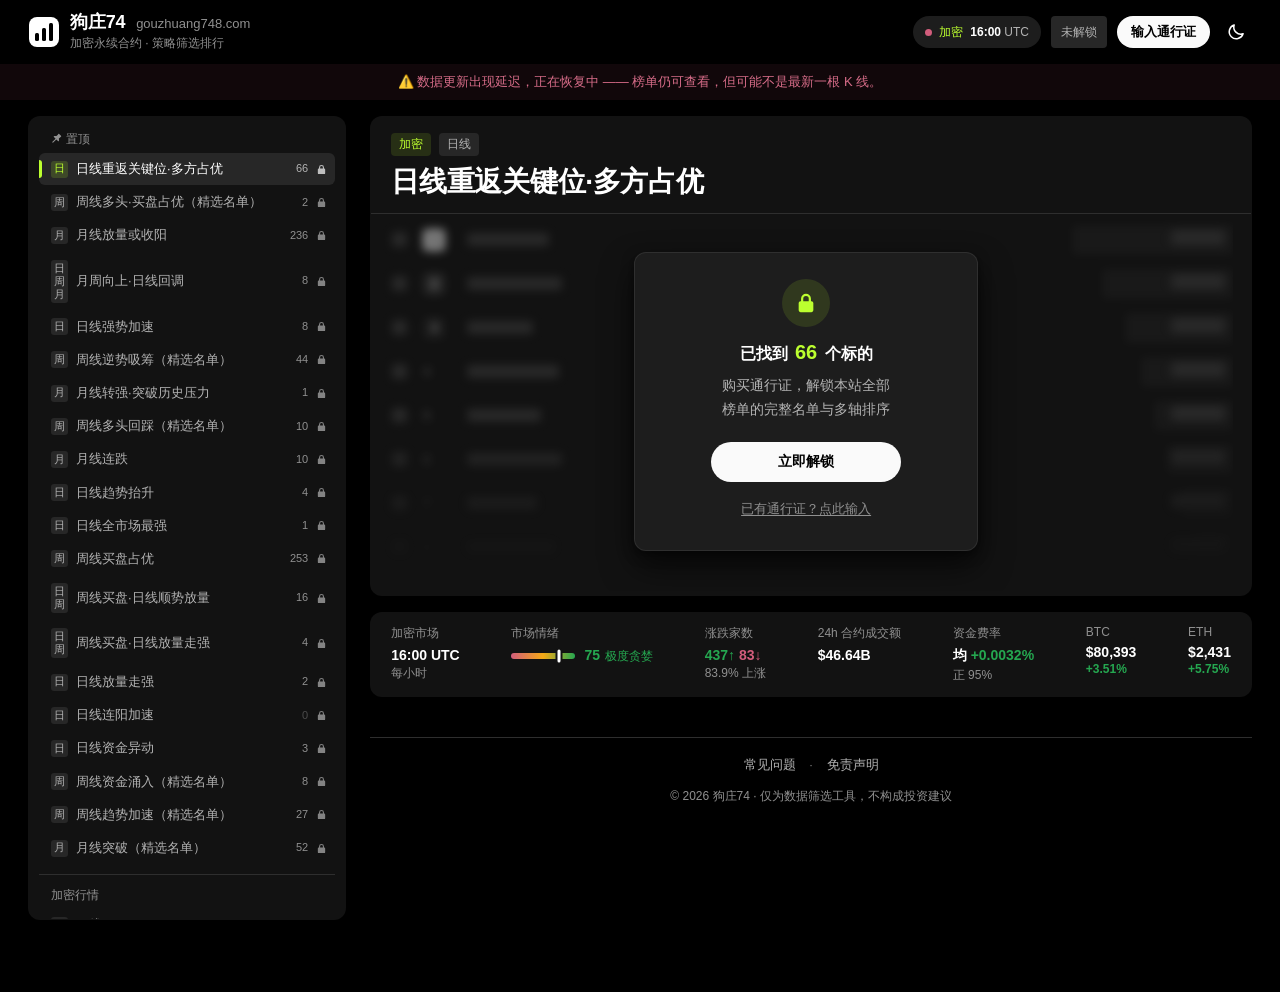
==== index.html @ 733ef5b2 "s39 改风格名与说明，挪到置顶第二 Co-Authored-By: Claude Opus 5.5 <noreply@anthropic.com>" ====
﻿<!DOCTYPE html>
<html lang="zh-CN" data-theme="dark">
<head>
    <meta charset="UTF-8">
    <meta name="viewport" content="width=device-width, initial-scale=1.0, viewport-fit=cover">
    <meta name="theme-color" content="#000000" id="themeColorMeta">
    <!-- 深色为默认（v7 起；本机存过 "light" 才是浅色）。防闪:在样式表生效前按 localStorage 置好 data-theme(审计 P2-6)。
         裸访问 localStorage 可能抛(禁存储模式),必须 try 包住,否则整页脚本死掉。
         两个 hex 常量必须跟 style.css 的 --header-bg(深 #000000 / 浅 #ffffff，与页底同色)保持一致——
         改配色时这两处一起改，否则地址栏/状态栏颜色会跟页面顶部对不上。
         ⚠️ 同一对值另有两处副本:manifest.webmanifest 与 script.js 的 applyTheme()，共四处;独立页 404.html 另有一对(深色默认 + 系统偏好浅色)。 -->
    <script>try{if(localStorage.getItem("bishuju_theme")==="light"){document.documentElement.dataset.theme="light";document.getElementById("themeColorMeta").content="#ffffff";}}catch(e){}</script>
    <title>狗庄74 — 加密永续合约指标筛选排行榜</title>
    <!-- 下面 meta description 与 FAQ 里的榜单说法（含「哪些免费」那句、榜数）跟 script.js 的 TAB_GROUPS 一致：增删榜时一起改。
         这里与各榜说明一样，只写风格名、不写具体指标与判据。 -->
    <meta name="description" content="加密永续合约的指标筛选排行榜：二十九张策略榜按日线、周线、月线收盘自动更新，外加日线 / 3日线 / 周线 / 月线四张全市场涨跌幅榜（只看排序）。一键导出自选清单，另附永续合约全市场情绪概览。">
    <link rel="canonical" href="https://gouzhuang748.com/">
    <link rel="icon" type="image/svg+xml" href="favicon.svg">
    <!-- PWA 基础:加主屏 = 全屏 app 体验。刻意不加 Service Worker——loadData 的
         条件请求/强拉限流带宽逻辑不能被 SW 缓存层截胡 -->
    <link rel="apple-touch-icon" href="apple-touch-icon.png">
    <link rel="manifest" href="manifest.webmanifest">
    <!-- iOS Safari 不读 manifest 的 display:standalone；用 default 状态栏(topbar 无
         safe-area-inset-top 内距，black-translucent 会被状态栏遮挡) -->
    <meta name="apple-mobile-web-app-capable" content="yes">
    <meta name="mobile-web-app-capable" content="yes">
    <meta name="apple-mobile-web-app-status-bar-style" content="default">
    <meta name="apple-mobile-web-app-title" content="狗庄74">

    <!-- X / OG 分享卡片：链接发到 X 上带图带描述，别浪费引流 -->
    <meta property="og:type" content="website">
    <meta property="og:site_name" content="狗庄74">
    <meta property="og:locale" content="zh_CN">
    <meta property="og:title" content="狗庄74 — 加密永续合约指标筛选排行榜">
    <meta property="og:description" content="加密永续合约指标筛选排行榜，随收盘自动更新。">
    <meta property="og:image" content="https://gouzhuang748.com/og.png">
    <meta property="og:image:width" content="1200">
    <meta property="og:image:height" content="630">
    <meta property="og:image:alt" content="狗庄74 — 加密永续合约指标筛选排行榜">
    <meta property="og:url" content="https://gouzhuang748.com/">
    <meta name="twitter:card" content="summary_large_image">
    <meta name="twitter:title" content="狗庄74 — 加密永续合约指标筛选排行榜">
    <meta name="twitter:description" content="加密永续合约指标筛选排行榜，随收盘自动更新。">
    <meta name="twitter:image" content="https://gouzhuang748.com/og.png">
    <meta name="twitter:image:alt" content="狗庄74 — 加密永续合约指标筛选排行榜">

    <!-- 自托管 Geist 可变字体(Latin 子集);预加载避免首屏 FOUT。CJK 走系统栈不预载。
         Geist Mono 只剩通行证输入框在用 ⇒ 不预加载(预加载了首屏却用不上，浏览器会报警告) -->
    <link rel="preload" as="font" type="font/woff2" href="fonts/geist-latin-wght-normal.woff2" crossorigin>
    <link rel="stylesheet" href="style.css?v=144">
</head>
<body>
<!-- is-hero：榜单排在主栏最上面（站长 10-18 定的版式，script.js HERO_LAYOUT）；is-single：只剩一张榜时另外不出 rail（SINGLE_BOARD）。
     静态写着当前该有的类（免得首帧先画错再改），script.js 初始化时按这两个常量校正。 -->
<div class="app is-hero" id="app" data-asset="crypto">
    <a class="skip-link" href="#main">跳到主内容</a>

    <header class="topbar">
        <div class="topbar__inner">
            <button class="hamburger" id="hamburger" aria-label="打开导航" aria-expanded="false">
                <svg width="16" height="16" viewBox="0 0 16 16" fill="none" stroke="currentColor" stroke-width="1.8" stroke-linecap="round"><path d="M2 4h12M2 8h12M2 12h12"/></svg>
            </button>
            <div class="brand">
                <!-- v8 视觉系统:logo 黑白反相 —— 底块 .lg-tile / 柱子 .lg-bar 的颜色走 style.css 的 --logo-tile / --logo-bar
                     (深色主题白底黑柱、浅色主题黑底白柱)。⚠️ 同一图形另有四处副本:favicon.svg / 404.html / scripts/make_icons.py /
                     scripts/make_og.py(后两个在私有后端仓,改色后要重跑生成 png)。 -->
                <svg class="brand__logo" viewBox="0 0 32 32" aria-hidden="true">
                    <rect class="lg-tile" x="1" y="1" width="30" height="30" rx="8"/>
                    <rect class="lg-bar" x="7" y="17" width="4" height="8" rx="1.5"/>
                    <rect class="lg-bar" x="14" y="12" width="4" height="13" rx="1.5"/>
                    <rect class="lg-bar" x="21" y="7" width="4" height="18" rx="1.5"/>
                </svg>
                <div class="brand__text">
                    <div class="brand__name">狗庄74 <span class="brand__latin">gouzhuang748.com</span></div>
                    <div class="brand__tag">加密永续合约 · 策略筛选排行</div>
                </div>
            </div>
            <div class="topbar__tools">
                <!-- 新鲜度胶囊（加密 / A股 各一个）：JS 填内容；当前资产那个亮、另一个 .is-dim（移动端 CSS 只显示亮的那个）。A股 那个 2026-10-26 起隐藏（script.js ASHARE_ENABLED）、DOM 留着。
                     初始 .is-dim 要与 script.js 的默认落地资产（加密）一致；增删胶囊时 renderUpdatePill 与点击监听同批改
                     （DOM 与 JS 对不上会让整个胶囊渲染静默 return）。 -->
                <button type="button" class="fresh" id="freshCrypto" title="查看加密榜单"><span class="fresh__dot"></span><span class="fresh__asset crypto">加密</span><span id="freshCryptoTxt">数据加载中…</span></button>
                <button type="button" class="fresh is-dim" id="freshAshare" title="查看A股榜单" style="display:none"><span class="fresh__dot"></span><span class="fresh__asset ashare">A股</span><span id="freshAshareTxt">—</span></button>
                <span id="licenseStatus"><span class="lic-badge lic-off">未解锁</span></span>
                <button id="licenseBtn" class="lic-btn-mini">输入通行证</button>
                <button class="theme-btn" id="themeBtn" aria-label="切换亮暗主题" title="切换亮/暗"></button>
            </div>
        </div>
        <div class="banner banner--down" id="staleBanner" hidden>
            ⚠️ 数据更新出现延迟，正在恢复中 —— 榜单仍可查看，但可能不是最新一根 K 线。
        </div>
        <div class="banner" id="snapshotBanner" hidden>
            <!-- 切到日更资产（A股）时显示（renderSnapshotBanner），关一次永久不弹。 -->
            ⚠️ <span data-banner-text>A股为每日收盘快照数据，非实时行情；每个交易日收盘后自动重算。</span>
            <button class="banner__close" id="snapshotBannerClose" aria-label="关闭">✕</button>
        </div>
    </header>

    <div class="wrap">
        <div class="layout">

            <aside class="rail" id="rail">
                <!-- 资产分段控件（2026-10-26 起只剩加密 ⇒ 隐藏，见 script.js ASHARE_ENABLED）。⚠️ script.js 的抽屉里有一份同款结构的副本（drawerBody 的 innerHTML），增删资产时两处必须一起改；
                     初始 is-active 要与默认落地资产（加密）一致。 -->
                <div class="asset-seg" id="assetSeg" style="display:none">
                    <button class="asset-seg__opt is-active" data-k="crypto"><span class="asset-seg__dot"></span>加密</button>
                    <button class="asset-seg__opt" data-k="ashare"><span class="asset-seg__dot"></span>A股</button>
                </div>
                <nav class="board-nav" id="boardNav"><!-- JS: 按当前资产渲染分组榜单（组数见 TAB_GROUPS） --></nav>
                <div class="rail-foot" id="railFoot"></div>
            </aside>

            <main class="main" id="main" tabindex="-1">
                <!-- 市场概览全局条（免费）：永续合约全市场 24h 指标 + 情绪，JS 按 data.marketOverview 渲染；条内第一块自报是加密市场的数。 -->
                <section class="mkt" id="marketOverview" hidden></section>
                <section class="pulse" id="pulse" hidden></section>
                <!-- 共振卡（日 / 周 / 月）：只在付费数据到位时由 renderResonance 现算显示，锁定态保持 hidden -->
                <section class="reso-wrap" id="resonance" aria-label="日线、周线、月线共振" hidden></section>

                <section class="board">
                    <div class="board-head" id="boardHead" hidden>
                        <div class="board-head__tags">
                            <span class="asset-tag" id="bhAsset">加密</span>
                            <span class="tf-badge" id="bhTf">日线</span>
                        </div>
                        <div class="search">
                            <svg class="search__icon" viewBox="0 0 16 16" fill="none" stroke="currentColor" stroke-width="1.6" aria-hidden="true"><circle cx="7" cy="7" r="4.5"/><path d="m13.5 13.5-3.2-3.2"/></svg>
                            <input id="searchBox" class="search__input" type="search" placeholder="搜索代码 / 名称…" autocomplete="off" spellcheck="false" aria-label="搜索标的">
                        </div>
                        <h1 class="board-head__name" id="bhName">榜单</h1>
                        <div class="board-head__stat">
                            <span class="board-head__hit" id="bhHit" hidden></span>
                            <span class="board-head__meta" id="bhMeta" hidden></span>
                        </div>
                        <div class="board-head__notewrap">
                            <div class="board-head__note" id="bhNote"></div>
                            <button type="button" class="note-toggle" id="bhNoteToggle" aria-controls="bhNote" aria-expanded="false" hidden>展开说明</button>
                        </div>
                    </div>

                    <!-- 排序条：多轴排序的选择 chips(JS 按当前 tab 渲染);表头值列只显当前轴 -->
                    <div class="sort-strip" id="sortStrip" hidden></div>

                    <!-- 表格：表头/表体分离(表体内滚动,无 sticky) -->
                    <div class="table" role="table" aria-label="排行榜">
                        <div class="thead" role="row">
                            <div class="th c-check" role="columnheader"><input type="checkbox" class="chk" id="checkAll" aria-label="全选当前列表"></div>
                            <div class="th c-rank" role="columnheader">#</div>
                            <div class="th c-sym" role="columnheader"><span>标的</span><div class="sub sub--head" id="subHead"></div></div>
                            <div class="th c-val" id="valueHeader" role="columnheader">日成交额</div>
                        </div>
                        <div class="tbody" id="rankBody" role="rowgroup"></div>
                    </div>
                    <div class="table-foot" id="tableFoot" role="status" aria-live="polite" hidden></div>
                    <!-- [10-24 撤下、休眠] TG 通知监控（rail「TG 通知」那一项）表格下面的「最近离榜 / 通知记录」两块：只在那一项解锁后由 renderTgPanel 填 -->
                    <section class="tgp" id="tgPanel" aria-label="TG 通知：最近离榜与通知记录" hidden></section>
                </section>

                <footer class="footer">
                    <div class="footer-links">
                        <button class="flink" data-dialog="faqDialog">常见问题</button>
                        <span class="fdot">·</span>
                        <button class="flink" data-dialog="disclaimerDialog">免责声明</button>
                    </div>
                    <div class="footer-note">
                        © 2026 狗庄74 · 仅为数据筛选工具，不构成投资建议
                    </div>
                </footer>
            </main>
        </div>
    </div>

    <!-- 导出坞：JS 勾选后显示 -->
    <div class="dock" id="exportBar" style="display:none;">
        <span class="dock__count" id="selectedCount">已选 0 个</span>
        <button class="btn btn--ghost btn--sm" id="clearSelBtn">清空</button>
        <button class="btn btn--ghost btn--sm" id="selectAllBtn">全选</button>
        <button class="btn btn--primary btn--sm" id="exportBtn">导出 TradingView</button>
    </div>

    <!-- 移动抽屉：JS 把 rail 内容 clone 进来,汉堡开关 -->
    <div class="scrim" id="drawerScrim"></div>
    <aside class="drawer" id="drawer" role="dialog" aria-modal="true" aria-label="榜单导航" inert>
        <div class="drawer__head"><span>榜单导航</span><button class="drawer__close" id="drawerClose" aria-label="关闭">✕</button></div>
        <div class="drawer__license"><span class="lic-badge lic-off" id="licenseStatusDrawer">未解锁</span><button class="lic-btn-mini" id="licenseBtnDrawer">输入通行证</button></div>
        <div id="drawerBody"><!-- JS: asset-seg + board-nav 副本 --></div>
    </aside>

</div>

<dialog id="faqDialog" class="modal modal-wide" aria-labelledby="faqTitle">
    <h3 id="faqTitle">常见问题</h3>
    <div class="faq">
        <h4>数据多久更新一次？</h4>
        <p>每小时自动抓取一次（整点后约 2 分钟），覆盖全部加密 USDT 永续合约，日线以 UTC 00:00 收盘为准——日线榜因此每天 00:00 UTC（北京时间 08:00）收盘后才换一批，3日线涨跌幅榜在那根 3日K 收盘那天、周线榜每周一、月线榜每月 1 号同一时刻换（带「精选名单」的六张另外每个整点重新圈定名单，成员整点就可能变）；市场概览条则随每小时的抓取刷新。</p>
        <h4>哪些免费、哪些收费？</h4>
        <p><b>免费的是市场概览条</b>（全市场情绪、涨跌家数、总成交额、资金费率），永久免费、不需要通行证；每张榜这一期命中了多少个标的也公开显示，具体是哪些标的需要通行证。</p>
        <p><b>榜单本身需要购买通行证解锁</b>——二十九个策略榜与四张行情榜（日线 / 3日线 / 周线 / 月线涨跌幅，全市场不筛选）的完整名单、多轴排序和每张榜的详细说明，是本站的核心价值。无需注册账号，付款用加密货币（OxaPay），到账后通行证自动发到邮箱。</p>
        <h4>每个榜到底在筛什么？</h4>
        <p>解锁后切到任一榜单，表格上方那行说明写着<b>这个榜在找什么样的行情</b>。「加密行情」组的四张涨跌幅榜（日线 / 3日线 / 周线 / 月线）没有任何筛选条件，全部合约都在，主要用来看排序：每张的排序条只有本周期自己的轴（比如 3日线那张全是 3日K 的涨跌幅、成交额、RSI……）。策略榜有的只认刚发生的那一根（换得快，有些日子一个都没有是正常的），有的是条件不破就一直在（同一个标的会连着好几期出现）。导航上的命中数不解锁也能看到。</p>
        <p>底层指标与 TradingView 同口径，榜上每个标的都可以点开图表自行复核。</p>
        <h4>涨跌颜色是怎么定的？</h4>
        <p>榜单与市场概览条都遵循国际习惯：<b>涨绿跌红</b>。</p>
    </div>
    <div class="modal-actions">
        <span class="spacer"></span>
        <button type="button" class="btn-ghost dialog-close" data-dialog="faqDialog">关闭</button>
    </div>
</dialog>

<dialog id="disclaimerDialog" class="modal modal-wide" aria-labelledby="disclaimerTitle">
    <h3 id="disclaimerTitle">免责声明</h3>
    <div class="faq">
        <p>本站是行情数据的<b>筛选与展示工具</b>，所有榜单均为公开行情数据经既定数学规则计算后的结果，<b>不构成任何投资建议、买卖推荐或收益承诺</b>。</p>
        <p>加密货币合约交易具有较高风险，可能导致本金损失。据此操作，风险自担。</p>
        <p>本站与任何第三方数据服务商均无隶属、合作或授权关系。</p>
        <p>数据可能因交易所接口、网络等原因延迟或中断，本站不对数据的实时性、完整性作出保证。</p>
    </div>
    <div class="modal-actions">
        <span class="spacer"></span>
        <button type="button" class="btn-ghost dialog-close" data-dialog="disclaimerDialog">关闭</button>
    </div>
</dialog>

<dialog id="licenseDialog" class="modal" aria-labelledby="licenseTitle">
    <form id="licenseForm" method="dialog">
        <h3 id="licenseTitle">输入通行证</h3>
        <p class="modal-hint">粘贴购买后收到的通行证，解锁全部榜单。<br>通行证保存在本机浏览器，不上传任何个人信息。</p>
        <input type="text" id="licenseInput" class="text-input" placeholder="BSJ-XXXX-XXXX-XXXX-XXXX" aria-label="通行证" autocomplete="off" spellcheck="false">
        <div id="licenseMsg" class="lic-msg" role="status" aria-live="polite"></div>
        <div class="modal-actions">
            <button type="button" class="btn-ghost" id="licenseSwitchToBuy">还没有通行证？去购买</button>
            <button type="submit" class="btn-primary">解锁</button>
        </div>
    </form>
    <!-- 关闭按钮排在 DOM 末尾：showModal 把初始焦点给第一个可聚焦元素，排前面会从输入框手里抢走焦点 -->
    <button type="button" class="modal-x dialog-close" data-dialog="licenseDialog" aria-label="关闭">✕</button>
</dialog>

<dialog id="purchaseDialog" class="modal modal-wide" aria-labelledby="purchaseTitle">
    <h3 id="purchaseTitle">购买通行证</h3>
    <p class="modal-hint">选择套餐并留下邮箱，跳转 OxaPay 用加密货币完成支付后，通行证会自动发到你的邮箱。</p>
    <div class="buy-plans" id="buyPlans">
        <button type="button" class="buy-plan" data-plan="monthly">
            <div class="buy-plan__label">月付</div>
            <div class="buy-plan__price" id="priceMonthly">–</div>
        </button>
        <button type="button" class="buy-plan" data-plan="quarterly">
            <span class="buy-plan__tag">最划算</span>
            <div class="buy-plan__label">季付</div>
            <div class="buy-plan__price" id="priceQuarterly">–</div>
        </button>
        <button type="button" class="buy-plan" data-plan="yearly">
            <div class="buy-plan__label">年付</div>
            <div class="buy-plan__price" id="priceYearly">–</div>
        </button>
    </div>
    <form id="checkoutForm">
        <input type="email" id="checkoutEmail" class="text-input" placeholder="接收通行证的邮箱" aria-label="接收通行证的邮箱" required autocomplete="email">
        <div id="checkoutMsg" class="lic-msg" role="status" aria-live="polite"></div>
        <div class="modal-actions">
            <button type="button" class="btn-ghost" id="purchaseSwitchToLicense">已有通行证？输入解锁</button>
            <button type="submit" class="btn-primary" id="checkoutSubmitBtn">去支付</button>
        </div>
    </form>
    <ol class="buy-steps">
        <li>选套餐、填邮箱、点「去支付」，跳转到 OxaPay 用加密货币付款</li>
        <li>付款确认后系统自动生成通行证，几分钟内发到你的邮箱</li>
        <li>回到本页点「输入通行证」粘贴即可，保存在本机浏览器长期有效</li>
    </ol>
    <button type="button" class="modal-x dialog-close" data-dialog="purchaseDialog" aria-label="关闭">✕</button>
</dialog>

<script src="script.js?v=534"></script>
</body>
</html>
---- style.css ----
/* ============================================================
   狗庄74 — 视觉系统 v8「欧易」
   色板与尺寸在 okx.com/zh-hans/markets/prices 上实测 computed style 与其设计 token（--oxnv-okd-color-※ / --global-color-※）取值（2026-11-04，深 / 浅两套）：
     深：页底 #000；卡片 #121212 实底、不描边、12px 圆角；行悬停 / 灰按钮 #1D1D1D、选中 #272727、分段控件选中 #383838；
         字 #FFF / 次级 #B3B3B3 / 三级 #909090；分隔线 #2E2E2E；主按钮 #FAFAFA 底 + 黑字、全圆角胶囊；涨 #25A750 / 跌 #CA3F64；
         品牌荧光绿 #BCFF2F（其站以黑白灰为主，荧光绿只点缀少数关键数字与链接）
     浅：页底白、卡片 #FAFAFA、行悬停 #F3F3F3、选中 #EBEBEB；主按钮 #0E0E0E 底 + 白字；涨 #31BD65 / 跌 #EB4B6D；品牌色当文字用 #2B6D17
   与其站的差异都是刻意的（别「改回去」）：
     ① 对比度一律 WCAG AA：其站深色跌色 #CA3F64 在卡片上只有 3.9:1、浅色涨跌色在白底 2.4–3.6:1 ⇒ 同色相调一档
        （深跌 #D25D7C、浅涨 #207B42、浅跌 #D0173E，余量见各 token 注释）。
     ② 字体：其站 OKX Sans 是私有字体 ⇒ 自托管宽度与字形都最接近的开源字体 Geist（OFL-1.1，许可证随文件放在 fonts/OFL-Geist.txt）：
        13px 下同一串拉丁字母 / 数字 OKX Sans 506px、Geist 509、Inter 532（宽 5%，长榜名会多折行，所以没用）；等宽数字每位 9.6 / 9.8 / 10.4px。
        其站数字默认等宽 ⇒ body 打开 tabular-nums（Geist 默认是比例数字）。
     ③ 不用其站 logo / 字标：自己的三柱 logo 改成黑白反相（深色白底黑柱、浅色黑底白柱）。
   **荧光绿要省着用**：主按钮、焦点环、勾选框、输入框聚焦描边、选中套餐、榜首奖牌一律黑白反相（其站 border-selected / focus 就是黑白）；
   荧光绿只留给链接、少数核心数字（榜头与脉搏命中数、锁定卡片个数、导出坞个数）、选中导航项的指示条与周期徽标、排序箭头、
   资产标识「加密」（榜头标签与顶栏胶囊）、「已解锁」徽标与锁定卡片图标、共振 #1 chip。数据延迟横幅与过期圆点走独立的 --warn（琥珀）。
   默认深色（:root），[data-theme="light"] 覆盖（挂 <html>，localStorage bishuju_theme）。
   ⚠️ 三条 GPU 硬约束（真实黑屏事故，勿回退）：1) 禁 backdrop-filter 与固定背景  2) 禁 position:sticky
      3) 禁无限循环动画（只许一次性微交互；骨架屏是静态灰条）
   ⚠️ 保留全部类选择器 —— script.js 依赖它们（medal--N、val--up、is-active、mkt-z--※、fresh--ok 等），换皮只改「值」。
   ⚠️ 注释里 `*` 不许紧挨 `/`（会提前闭合注释、吞掉下一条规则；写类名用 ※ 分隔）。自查：CSSOM 里 CSSFontFaceRule 条数
      应等于文件里 @font-face 规则条数（先去掉注释再数：这段注释自己就含这个词）。
   ============================================================ */

/* ---------------- 自托管字体（Latin 变量字体，单文件覆盖 100–900；CJK 走系统栈）---------------- */
/* Geist：Fontsource @fontsource-variable/geist 5.1.0 的 Latin 子集可变字体（字重轴 100–900，全站只用 400 / 500 / 600 / 700）；
   unicode-range 照抄 Fontsource 给的子集覆盖范围（≈ 这类子集外的字逐字回退到系统字体），只去掉 U+2014：
   「——」落回中文字体才是连续的两格长线（拉丁字体的破折号只有一格多、中间断开）*/
@font-face{font-family:"Geist";src:url("fonts/geist-latin-wght-normal.woff2") format("woff2");font-weight:100 900;font-style:normal;font-display:swap;unicode-range:U+0000-00FF,U+0131,U+0152-0153,U+02BB-02BC,U+02C6,U+02DA,U+02DC,U+0304,U+0308,U+0329,U+2000-2013,U+2015-206F,U+20AC,U+2122,U+2191,U+2193,U+2212,U+2215,U+FEFF,U+FFFD}
/* Geist Mono 只剩通行证输入框在用（固定格式的机读串），不预加载 */
@font-face{font-family:"Geist Mono";src:url("fonts/geist-mono-latin.woff2") format("woff2");font-weight:100 900;font-style:normal;font-display:swap;unicode-range:U+0000-00FF,U+2000-206F,U+2070-209F,U+20A0-20BF,U+2100-214F,U+2190-21FF,U+2212}

/* ---------------- tokens（:root ＝ 深色 / 默认；[data-theme="light"] 覆盖为浅）---------------- */
:root{
    /* 原生部件（滚动条、搜索框清除钮、自动填充底色）跟主题走：不声明的话默认深色页面上它们按浅色画 */
    color-scheme:dark;
    /* 面：页底纯黑、卡片 #121212 实底（其站做法：卡片不描边，只靠底色与页底区分）；--bg0 只给资产分段控件轨道 */
    --bg0:#000000; --bg1:#000000;
    --panel:#121212; --panel-2:#1d1d1d; --panel-3:#272727;
    /* 卡片描边透明：只留 1px 几何（换描边风格时布局一个像素都不动）*/
    --panel-border:transparent;
    /* 浮层（弹窗、锁定卡片、抽屉）压在卡片 / 遮罩上：深色补一道淡描边（黑底上阴影看不见），浅色靠阴影 */
    --pop-border:rgba(255,255,255,.08);
    --line:#2e2e2e; --line-2:#404040;
    /* 中性标签底（周期徽标、共振 chip、榜头周期标签、「未解锁」）：#272727 上 --muted-2 也过 AA（4.68） */
    --tag-bg:#272727;
    /* 「描边 / 指示」类（焦点环、输入框聚焦描边、勾选框悬停、选中套餐）＝ 其站 border-selected / border-focus：深色白、浅色黑 */
    --accent-line:#ffffff;
    /* 品牌强调（token 名沿用 --gold，CSS 多处引用故不改名）：深色就是其站荧光绿 #BCFF2F（卡片上 15.6:1）。
       当「文字」用 --gold-ink，淡底用 --gold-rgb（两个主题都叠荧光绿：浅色叠在白 / 浅灰上也只是淡绿底）；--gold-hi ＝ 链接悬停 */
    --gold-hi:#e6ffb0; --gold-ink:#bcff2f; --gold-rgb:188,255,47;
    /* 主按钮 ＝ 其站白色胶囊（深色白底黑字、浅色黑底白字）；次按钮 ＝ 灰底胶囊（卡片 / 弹窗上用 #272727，页底上的 #1D1D1D 在卡片上看不出来）*/
    --btn-fill:#fafafa; --btn-fill-hover:#e6e6e6; --btn-ink:#000000;
    --btn2-fill:#272727; --btn2-fill-hover:#383838; --btn2-ink:#ffffff;
    /* 价格语义（加密涨绿跌红；A股 在 [data-asset] 翻转）。其站深色跌色 #CA3F64 在卡片上 3.93、页底 4.41 ⇒ 同色相提亮到 #D25D7C
       （卡片 4.99、叠红色深度条 4.62）；--down-ink ＝ 不在卡片上的红字（弹窗 #1D1D1D、红色淡底）再亮一档 #D66C88（弹窗 5.11、弹窗上的红淡底 4.62）。
       --down-rgb 给红色淡底（失效徽章、红横幅）用 */
    --up:#25a750; --down:#d25d7c; --down-ink:#d66c88; --down-rgb:210,93,124;
    /* 独立「警示」语义色（数据快过期的圆点、情绪条中段、数据延迟横幅）＝ 其站 warning 那组，别挂品牌色 */
    --warn:#f5a915; --warn-ink:#ffc452; --warn-wash:rgba(245,169,21,.1);
    /* 字阶：#909090 在卡片上 5.87、#272727 上 4.68，**在 #383838 上只有 3.67** ⇒ 压在 #383838 上的字只用 --text / --muted */
    --text:#ffffff; --muted:#b3b3b3; --muted-2:#909090;
    /* 资产识别色：加密 ＝ 品牌荧光绿（导航选中指示条、分段点用原色，文字用 -ink，-on ＝ 压在加密实底上的字）；A股 蓝（休眠） */
    --asset-crypto:#bcff2f; --asset-crypto-ink:#bcff2f; --asset-crypto-rgb:188,255,47; --asset-crypto-on:#000000;
    --asset-ashare:#6ab0ff; --asset-ashare-ink:#8cc3ff; --asset-ashare-rgb:106,176,255;
    /* directional（在 [data-asset] 下翻转）*/
    --price-up:var(--up); --price-down:var(--down); --asset-accent:var(--asset-crypto);
    /* 强度条 ＝ 盘口深度条（值列整格、右对齐向左长的淡色块，数字压在上面）。
       ⚠️ 透明度按「数字压在条上仍过 AA」卡：跌色压红条 深色 .08（4.62）、浅色 .07（4.64）；悬停底再叠一层会更低，悬停是瞬态、不进扫描口径；改色先重测 */
    --bar-up:rgba(37,167,80,.1); --bar-down:rgba(210,93,124,.08); --bar-crypto:rgba(255,255,255,.06);
    --bar-pos:var(--bar-up); --bar-neg:var(--bar-down); --bar-neutral:var(--bar-crypto);
    /* 语义表面：悬停 ＝ 其站行悬停 #1D1D1D（surface-primary），选中 ＝ #272727（container-primary）*/
    --th-bg:transparent; --row-line:transparent;
    --hover-wash:#1d1d1d; --nav-hover:#1d1d1d; --nav-active:#272727; --chip-active:#272727; --chip-wash:#1d1d1d;
    /* 「选中」淡底（选中套餐）：中性，不带品牌色 */
    --sel-wash:rgba(255,255,255,.06);
    --header-bg:#000000;
    /* logo 黑白反相：深色白底黑柱、浅色黑底白柱（index.html 的 .lg-tile / .lg-bar）*/
    --logo-tile:#ffffff; --logo-bar:#000000;
    /* 导出坞两个主题都是深色块（深色 #272727 浮块、浅色 #0E0E0E 反相块）⇒ 坞内一律走 --dock-※，别用跟主题走的 token */
    --dock-bg:#272727; --dock-ink:#ffffff; --dock-accent:#bcff2f; --dock-line:rgba(255,255,255,.1);
    --dock-btn2:#383838; --dock-btn2-hover:#4d4d4d; --dock-btn-fill:#fafafa; --dock-btn-fill-hover:#e6e6e6; --dock-btn-ink:#000000;
    --group-dash:#2e2e2e;
    --modal-bg:#1d1d1d; --scrim:rgba(0,0,0,.68);
    /* 自绘勾选框：未选中描边对行底与悬停底都要 ≥3:1（#757575：卡片 4.0、悬停 3.66）；选中 ＝ 白底黑勾（浅色黑底白勾）*/
    --chk-line:#757575; --chk-fill:#ffffff;
    --chk-tick:url("data:image/svg+xml,%3Csvg xmlns='http://www.w3.org/2000/svg' viewBox='0 0 12 12' fill='none' stroke='%23000000' stroke-width='2' stroke-linecap='round' stroke-linejoin='round'%3E%3Cpath d='M2.6 6.3l2.3 2.4 4.5-5.2'/%3E%3C/svg%3E");
    --chk-dash:url("data:image/svg+xml,%3Csvg xmlns='http://www.w3.org/2000/svg' viewBox='0 0 12 12' fill='none' stroke='%23000000' stroke-width='2' stroke-linecap='round'%3E%3Cpath d='M3 6h6'/%3E%3C/svg%3E");
    /* 字体：数字与正文同一字族（Geist 的 tabular 数字由 body 的 tabular-nums 打开），等宽字族只给通行证输入框 */
    --font-sans:"Geist",-apple-system,BlinkMacSystemFont,"Segoe UI","PingFang SC","Microsoft YaHei","Noto Sans SC",Roboto,sans-serif;
    --num:var(--font-sans);
    --mono:"Geist Mono",ui-monospace,"Cascadia Code","SF Mono",Consolas,"JetBrains Mono",monospace;
    /* 圆角（其站实测）：卡片 / 弹窗 12、套餐卡 / 导出坞 10、输入框 / 搜索框 8、导航项 / chip / 行悬停 6（其站分段控件与筛选 chip）、标签 4；
       按钮一律全圆角胶囊（其站 60px）*/
    --r-lg:12px; --r-md:10px; --r-input:8px; --r-sm:6px; --r-btn:999px; --r-tag:4px;
    /* 卡片无阴影（只靠底色）；阴影只给浮层 */
    --shadow-pop:0 4px 12px rgba(0,0,0,.5),0 16px 32px rgba(0,0,0,.55);
    --shadow-modal:0 8px 24px rgba(0,0,0,.6),0 24px 56px rgba(0,0,0,.65);
    --dur:.14s; --dur-smooth:.18s;
    /* 奖牌：#1 ＝ 主按钮那组（白底黑字）、#2 / #3 两档灰（黑白为主，不用银 / 铜）*/
    --medal2-bg:rgba(255,255,255,.16); --medal2-ink:#ffffff; --medal3-bg:rgba(255,255,255,.08); --medal3-ink:#e6e6e6;
    /* 控件高度只有两档：顶栏 / 导出坞 / 搜索框 32，弹窗与卡片里的按钮、输入框 40 */
    --h-sm:32px; --h-md:40px;
    /* 字阶：全站字号只从这几档取（11 角标 · 12 次级 · 13 控件与导航 · 14 正文 · 16 小标题与榜内数字 · 18 / 20 / 24 / 28 标题）。
       半号（12.5 / 13.5 / 14.5）别加回来：中文里只会让相邻两块字看着差一点点，既不成层级也不对齐 */
    --fs-2xs:11px; --fs-xs:12px; --fs-sm:13px; --fs-md:14px; --fs-lg:16px; --fs-xl:18px; --fs-2xl:20px; --fs-3xl:24px; --fs-4xl:28px;
    --selection:rgba(188,255,47,.28);
}

/* ---- 浅色：其站浅色版的面与按钮；涨跌色是同色相过 AA 的深一档（其站原值在白底上 2.4–3.6:1）---- */
[data-theme="light"]{
    color-scheme:light;
    --bg0:#f3f3f3; --bg1:#ffffff;
    --panel:#fafafa; --panel-2:#f3f3f3; --panel-3:#ebebeb;
    --pop-border:transparent;
    --line:#e6e6e6; --line-2:#d6d6d6;
    --tag-bg:#ebebeb;
    --accent-line:#000000;
    /* 品牌色当文字：荧光绿在白底只有 1.1:1 ⇒ 用其站浅色的 feature / link 色 #2B6D17（白 6.36、卡片 6.09、#EBEBEB 上的荧光绿淡底 5.26）*/
    --gold-ink:#2b6d17;
    --btn-fill:#0e0e0e; --btn-fill-hover:#2c2c2c; --btn-ink:#ffffff;
    --btn2-fill:#ebebeb; --btn2-fill-hover:#dcdcdc; --btn2-ink:#000000;
    /* 其站浅色涨 #31BD65 / 跌 #EB4B6D ⇒ 同色相加深：涨 #207B42（卡片 5.06、叠绿条 4.62）、跌 #D0173E（卡片 5.19、叠红条 4.64）*/
    --up:#207b42; --down:#d0173e; --down-ink:#ce173e; --down-rgb:208,23,62;
    /* 「数据快过期」圆点（非文字 3:1）：#BA5D00 压在胶囊底 #F3F3F3 上 4.07；横幅字再深一档 */
    --warn:#ba5d00; --warn-ink:#9a4c00; --warn-wash:rgba(254,160,29,.12);
    --text:#000000; --muted:#4a4a4a; --muted-2:#5e5e5e;
    /* 资产填充色（导航选中指示条 --asset-accent）要过非文字 3:1 ⇒ 与文字同用 #2B6D17（#EBEBEB 上 5.33）；淡底仍叠荧光绿 */
    --asset-crypto:#2b6d17; --asset-crypto-ink:#2b6d17; --asset-crypto-on:#ffffff;
    --asset-ashare:#1d5cbf; --asset-ashare-ink:#1a53ac; --asset-ashare-rgb:29,92,191;
    --bar-up:rgba(32,123,66,.07); --bar-down:rgba(208,23,62,.07); --bar-crypto:rgba(0,0,0,.05);
    --hover-wash:#f3f3f3; --nav-hover:#f3f3f3; --nav-active:#ebebeb; --chip-active:#ebebeb; --chip-wash:#f3f3f3;
    --sel-wash:rgba(0,0,0,.04);
    --header-bg:#ffffff;
    --logo-tile:#000000; --logo-bar:#ffffff;
    --dock-bg:#0e0e0e; --dock-btn2:#272727; --dock-btn2-hover:#383838;
    --group-dash:#e6e6e6;
    --modal-bg:#ffffff; --scrim:rgba(0,0,0,.43);
    --chk-line:#858585; --chk-fill:#000000;
    --chk-tick:url("data:image/svg+xml,%3Csvg xmlns='http://www.w3.org/2000/svg' viewBox='0 0 12 12' fill='none' stroke='%23ffffff' stroke-width='2' stroke-linecap='round' stroke-linejoin='round'%3E%3Cpath d='M2.6 6.3l2.3 2.4 4.5-5.2'/%3E%3C/svg%3E");
    --chk-dash:url("data:image/svg+xml,%3Csvg xmlns='http://www.w3.org/2000/svg' viewBox='0 0 12 12' fill='none' stroke='%23ffffff' stroke-width='2' stroke-linecap='round'%3E%3Cpath d='M3 6h6'/%3E%3C/svg%3E");
    --medal2-bg:rgba(0,0,0,.12); --medal2-ink:#000000; --medal3-bg:rgba(0,0,0,.06); --medal3-ink:#383838;
    --shadow-pop:0 4px 12px rgba(0,0,0,.08),0 16px 32px rgba(0,0,0,.1);
    --shadow-modal:0 8px 24px rgba(0,0,0,.1),0 24px 56px rgba(0,0,0,.16);
    --selection:rgba(43,109,23,.2);
}

/* ---- 资产价格语义作用域（挂在 .app 上；A股 涨红跌绿）---- */
[data-asset="crypto"]{ --price-up:var(--up); --price-down:var(--down); --bar-pos:var(--bar-up); --bar-neg:var(--bar-down); --bar-neutral:var(--bar-crypto); --asset-accent:var(--asset-crypto); }
[data-asset="ashare"]{ --price-up:var(--down); --price-down:var(--up); --bar-pos:var(--bar-down); --bar-neg:var(--bar-up); --bar-neutral:rgba(var(--asset-ashare-rgb),.1); --asset-accent:var(--asset-ashare); }
/* 市场概览条是加密市场的数（两资产共用）⇒ 恒用加密配色：在 A股 视图里别跟着翻成涨红跌绿（FAQ 也这么写） */
[data-asset="ashare"] .mkt{ --price-up:var(--up); --price-down:var(--down); --bar-pos:var(--bar-up); --bar-neg:var(--bar-down); --bar-neutral:var(--bar-crypto); --asset-accent:var(--asset-crypto); }

/* ---------------- reset + page ---------------- */
*{margin:0;padding:0;box-sizing:border-box}
[hidden]{display:none!important}
html{scrollbar-color:var(--line-2) var(--bg1);-webkit-text-size-adjust:100%}
body{font-family:var(--font-sans);font-variant-numeric:tabular-nums;color:var(--text);background:var(--bg1);min-height:100vh;-webkit-font-smoothing:antialiased;text-rendering:optimizeLegibility}
body.no-scroll{overflow:hidden}
::selection{background:var(--selection)}
a{color:var(--gold-ink);text-decoration:none}
a:hover{color:var(--gold-hi)}
/* 浅色的通用链接悬停退成主字色（--gold-hi 在白底太淡）。:where 把权重压到与 a:hover 相同 (0,1,1)：写成 a:hover 是 (0,2,1)，
   会盖过组件自己的悬停色（.reso__sym:hover 这类 (0,2,0)），浅色下鼠标移上去不变色 */
[data-theme="light"] a:where(:hover){color:var(--text)}
:focus-visible{outline:2px solid var(--accent-line);outline-offset:2px;border-radius:4px}
.skip-link{position:absolute;left:8px;top:-48px;z-index:200;padding:8px 14px;background:var(--panel);color:var(--gold-ink);border:1px solid var(--panel-border);border-radius:var(--r-sm);font-size:var(--fs-sm);transition:top var(--dur)}
.skip-link:focus{top:8px}
/* 只给读屏（视觉上不占位）*/
.sr-only,.table-foot.sr-only{position:absolute;width:1px;height:1px;padding:0;margin:-1px;overflow:hidden;clip-path:inset(50%);white-space:nowrap;border:0}
.main:focus{outline:none}

/* ---------------- app 骨架 ---------------- */
.app{min-height:100vh;padding-bottom:72px;color:var(--text)}
/* 总宽上限 1440；rail 取可用宽度的 26%、夹在 272–340px：340px 时榜名每一段都能整段排进一行（改这几个数或榜名字号，先量最长几段 .nm-seg 的宽度）。
   ≤860px 没有 rail（走抽屉），主栏占满。 */
.wrap{max-width:1440px;margin:0 auto;padding:16px 28px 0}
.layout{display:grid;grid-template-columns:clamp(272px,26%,340px) minmax(0,1fr);gap:24px;align-items:start}
.main{min-width:0}

/* ---------------- topbar（实底，永不 blur / sticky；与页底同色、无分隔线 ＝ 其站做法）---------------- */
.topbar{background:var(--header-bg)}
.topbar__inner{max-width:1440px;margin:0 auto;padding:0 28px;min-height:64px;display:flex;align-items:center;gap:16px}
.brand{display:flex;align-items:center;gap:10px}
.brand__logo{width:32px;height:32px;flex:none}
.brand__logo .lg-tile{fill:var(--logo-tile)}
.brand__logo .lg-bar{fill:var(--logo-bar)}
.brand__name{font-size:var(--fs-xl);font-weight:700;letter-spacing:-.01em;line-height:1.15;white-space:nowrap}
.brand__latin{color:var(--muted-2);font-size:var(--fs-sm);font-weight:500;margin-left:6px;letter-spacing:0}
/* 全站零 text-transform:uppercase、零正字距（中文混排忽大忽小、字被拉散）；层级由字号 / 字重 / 字色承担。唯一豁免 #licenseInput。
   字重按中文字体算：雅黑只有常规与粗体（500 落常规、600 落粗体），与 Plex 笔画粗细配得上的只有 400 配常规、700 配粗体 ⇒
   ≤14px 含汉字一律 400（主按钮除外），≥16px 的标题一律 700；500 / 600 只给纯拉丁数字（币名、值列、命中数、角标） */
.brand__tag{font-size:var(--fs-xs);color:var(--muted-2);letter-spacing:0;margin-top:3px;white-space:nowrap}
.topbar__tools{display:flex;align-items:center;gap:10px;margin-left:auto}
.hamburger{display:none;width:36px;height:36px;flex:none;align-items:center;justify-content:center;background:transparent;border:none;border-radius:var(--r-sm);color:var(--text);cursor:pointer}
.hamburger:hover{background:var(--nav-hover)}
/* 主题钮 ＝ 其站顶栏那种无框图标钮，悬停变荧光绿（图标由 script.js applyTheme 换）*/
.theme-btn{display:inline-flex;align-items:center;justify-content:center;width:32px;height:32px;flex:none;background:transparent;border:none;border-radius:var(--r-sm);color:var(--text);cursor:pointer;transition:color var(--dur)}
.theme-btn:hover{color:var(--gold-ink)}
.theme-btn svg{width:20px;height:20px;display:block}

/* 新鲜度胶囊（桌面两个：非当前资产那个 .is-dim ＝ 透明底 + 时刻转灰。别用 opacity 压暗：压到 .5 时灰字只剩 2.4:1、0.85 也过不了 AA）*/
.fresh{display:inline-flex;align-items:center;gap:7px;font-size:var(--fs-xs);color:var(--muted);background:var(--chip-wash);border:none;border-radius:var(--r-btn);height:var(--h-sm);padding:0 12px;font-variant-numeric:tabular-nums;white-space:nowrap;transition:opacity var(--dur-smooth);font-family:inherit;cursor:pointer;appearance:none;-webkit-appearance:none}
.fresh.is-dim{background:transparent}
.fresh.is-dim b{color:var(--muted)}
.fresh.is-dim:hover{background:var(--chip-wash)}
.fresh__dot{width:7px;height:7px;border-radius:50%;flex:none;background:var(--muted-2)}
.fresh--ok .fresh__dot{background:var(--up)}
.fresh--warn .fresh__dot{background:var(--warn)}
.fresh--bad .fresh__dot{background:var(--down)}
.fresh__asset{font-weight:400}
.fresh__asset.crypto{color:var(--asset-crypto-ink)}
.fresh__asset.ashare{color:var(--asset-ashare-ink)}
.fresh b{color:var(--text);font-weight:600}
.fresh__next{color:var(--muted)}

/* 通行证状态徽章（顶栏 + 抽屉共用）＝ 其站的小标签：4px 圆角、淡底同色字 */
.lic-badge{display:inline-flex;align-items:center;font-size:var(--fs-xs);font-weight:400;height:var(--h-sm);padding:0 10px;border-radius:var(--r-tag)}
.lic-off{color:var(--muted);background:var(--tag-bg)}
.lic-on{background:rgba(var(--gold-rgb),.1);color:var(--gold-ink)}
[data-theme="light"] .lic-on{background:rgba(var(--gold-rgb),.12)}
/* 失效徽章走 --down-ink：红淡底上用 --down 两个主题都贴着 4.5 线 */
.lic-expired{background:rgba(var(--down-rgb),.08);color:var(--down-ink)}
/* 顶栏购买 / 输入通行证 ＝ 主按钮（白色胶囊，浅色黑色胶囊）*/
.lic-btn-mini{background:var(--btn-fill);border:none;color:var(--btn-ink);font-size:var(--fs-sm);font-weight:600;font-family:inherit;height:var(--h-sm);padding:0 14px;border-radius:var(--r-btn);cursor:pointer;transition:background var(--dur);white-space:nowrap}
.lic-btn-mini:hover{background:var(--btn-fill-hover)}
/* 已解锁 / 待验证（script.js renderLicenseStatus 挂 .is-quiet）：「管理通行证」不是要催人点的主操作 ⇒ 灰色次按钮，实心主按钮只留给「输入通行证」 */
.lic-btn-mini.is-quiet{background:var(--btn2-fill);color:var(--btn2-ink);font-weight:400}
.lic-btn-mini.is-quiet:hover{background:var(--btn2-fill-hover)}
.drawer__license{display:flex;align-items:center;justify-content:space-between;gap:8px;padding:10px 4px 14px;border-bottom:1px solid var(--line)}

/* buttons：主 ＝ 白色胶囊（浅色黑色胶囊）；次（--ghost）＝ 灰底胶囊。文字色一律走 token，别写死 */
.btn{display:inline-flex;align-items:center;justify-content:center;gap:6px;font-family:var(--font-sans);font-weight:600;line-height:1.2;border:1px solid transparent;border-radius:var(--r-btn);cursor:pointer;white-space:nowrap;height:var(--h-md);padding:0 20px;font-size:var(--fs-md);transition:background var(--dur),color var(--dur)}
.btn--sm{height:var(--h-sm);padding:0 14px;font-size:var(--fs-sm)}
.btn--primary{background:var(--btn-fill);color:var(--btn-ink)}
.btn--primary:hover{background:var(--btn-fill-hover)}
.btn--ghost{background:var(--btn2-fill);color:var(--btn2-ink);font-weight:400}
.btn--ghost:hover{background:var(--btn2-fill-hover)}

/* ---------------- 横幅（数据延迟 / A股 快照说明）---------------- */
.banner{position:relative;padding:9px 36px;text-align:center;font-size:var(--fs-sm);color:var(--warn-ink);background:var(--warn-wash)}
.banner--down{color:var(--down-ink);background:rgba(var(--down-rgb),.08)}
.banner__close{position:absolute;right:8px;top:50%;transform:translateY(-50%);background:none;border:none;color:inherit;cursor:pointer;font-size:var(--fs-sm);opacity:.7;padding:9px;line-height:1}
.banner__close:hover{opacity:1}

/* ---------------- 卡片通用：#121212 实底（浅色 #FAFAFA）+ 透明描边（只占 1px 几何）+ 12px 圆角（其站实测）----------------
   卡片内容左右缘统一 20px（概览 / 脉搏 / 共振 / 榜头 / 排序条；表格勾选框列落在 ~21px），上下叠放时文字左缘成一条竖线 —— 新卡片照这个数。
   榜单（.board）是一张卡：榜头、排序条、表头、表体、表尾在卡内用分隔线隔开，别再各自加底色 / 描边 */
.rail,.pulse,.reso-bar,.reso,.mkt,.board,.tgp__card{background:var(--panel);border:1px solid var(--panel-border);border-radius:var(--r-lg)}

/* ---------------- rail 导航 ---------------- */
/* rail 自带滚动、高度封顶一屏（视口 − 顶栏 64 − .wrap 上内距 16 − 下留白 16）：不然解锁后 rail 比主栏长出 700px，主栏下面空一大片。
   这不是 sticky（GPU 硬约束）：页面滚动时 rail 跟着走。刻意不写 overscroll-behavior：滚到头要能接着滚页面，否则 rail 和表体把滚轮都吃了 */
.rail{position:relative;display:flex;flex-direction:column;gap:14px;padding:12px 10px;max-height:calc(100vh - 96px);overflow-y:auto;scrollbar-width:thin;scrollbar-color:var(--line-2) transparent}
/* 资产分段控件（rail + 抽屉，10-19 随 A股 复活加回；坐在 --bg0 轨道上）。
   transition 只留 color：「完全透明 → 不透明纯色」的 background 过渡在本引擎卡死在起始值过（2026-07-22 真实复现），别恢复 */
.asset-seg{display:flex;gap:4px;padding:4px;background:var(--bg0);border:1px solid var(--line);border-radius:var(--r-sm)}
.asset-seg__opt{flex:1;display:flex;align-items:center;justify-content:center;gap:7px;padding:9px 0;font-size:var(--fs-sm);font-weight:600;border:none;border-radius:6px;cursor:pointer;font-family:var(--font-sans);color:var(--muted);background:transparent;transition:color var(--dur)}
/* 焦点环例外：分段按钮坐在 --bg0 轨道上、环画在按钮外 ⇒ 压的是轨道 —— 改轨道色先量环色 vs 轨道 ≥3:1 */
.asset-seg__opt:focus-visible{outline-color:var(--accent-line)}
.asset-seg__dot{width:6px;height:6px;border-radius:50%;flex:none}
.asset-seg__opt[data-k="crypto"] .asset-seg__dot{background:var(--asset-crypto)}
.asset-seg__opt[data-k="ashare"] .asset-seg__dot{background:var(--asset-ashare)}
.asset-seg__opt[data-k="crypto"].is-active{background:var(--asset-crypto);color:var(--asset-crypto-on)}
.asset-seg__opt[data-k="ashare"].is-active{background:var(--asset-ashare);color:#03121f}
[data-theme="light"] .asset-seg__opt[data-k="ashare"].is-active{color:#fff}
.asset-seg__opt.is-active .asset-seg__dot{background:rgba(0,0,0,.58)}
[data-theme="light"] .asset-seg__opt[data-k="ashare"].is-active .asset-seg__dot{background:rgba(255,255,255,.72)}
.asset-seg__opt:not(.is-active):hover{color:var(--text);background:var(--nav-hover)}
.board-nav{display:flex;flex-direction:column;gap:10px}
.nav-group{display:flex;flex-direction:column;gap:1px}
.nav-group+.nav-group{border-top:1px solid var(--group-dash);padding-top:10px}
.nav-group__label{font-size:var(--fs-xs);font-weight:400;letter-spacing:0;color:var(--muted-2);padding:2px 8px 4px 12px}
/* 置顶组组名前的图钉（script.js PIN_SVG，跟组名同色）：与文字留一点缝 */
.grp-pin{width:11px;height:11px;margin-right:4px;vertical-align:-1px}
/* 导航项：未选中次级字、悬停 #1D1D1D 底、选中 #272727 底 + 主字 + 左侧荧光绿指示条（浅色深绿）*/
.nav-item{position:relative;display:flex;align-items:center;gap:8px;width:100%;text-align:left;background:transparent;border:none;border-radius:var(--r-sm);padding:7px 8px 7px 12px;cursor:pointer;font-family:var(--font-sans);color:var(--muted);font-size:var(--fs-sm);line-height:1.4;transition:background var(--dur),color var(--dur)}
.nav-item:hover{background:var(--nav-hover);color:var(--text)}
.nav-item.is-active{background:var(--nav-active);color:var(--text)}
/* 榜名分两层 inline-block（script.js nameSegHtml，rail 与榜头标题共用）：seg ＝ 按「＋」分的条件，part ＝ 段内在拉丁缩写前
   再切的一块。整块放得下就不在块内折行 ⇒ 折行点先落在条件之间（「＋」领起下一行），其次落在缩写前；再放不下才逐字折，
   balance 把两行匀开、不留单字尾行。 */
.nm-seg,.nm-part{display:inline-block;max-width:100%;text-wrap:balance}
/* 第二段起「＋」悬挂：段内折行时续行与「＋」后面的字对齐，不与「＋」对齐 */
.nm-seg+.nm-seg{padding-left:1em}
.nm-seg+.nm-seg .nm-part:first-child{max-width:calc(100% + 1em);margin-left:-1em;padding-left:1em;text-indent:-1em}
/* 连接条件的「＋」调灰：一串条件里眼睛先落在条件上 */
.nm-plus{color:var(--muted-2);font-weight:400}
.nav-item.is-active .nm-plus{color:var(--muted)}
.nav-item__name{flex:1 1 auto;min-width:0;font-weight:400;text-wrap:balance}
.tab-lock{width:11px;height:11px;flex:none;opacity:.7}
.nav-item__count{flex:none;font-family:var(--num);font-size:var(--fs-2xs);font-weight:500;color:var(--muted-2);font-variant-numeric:tabular-nums}
.nav-item__count.is-zero{opacity:.45}
/* 选中底上换 --muted（--muted-2 在 #272727 上 4.68，余量薄）*/
.nav-item.is-active .nav-item__count{color:var(--muted)}
.nav-item__bar{position:absolute;left:0;top:50%;transform:translateY(-50%);height:0;width:3px;border-radius:0 3px 3px 0;background:var(--asset-accent);opacity:0;transition:height var(--dur),opacity var(--dur)}
.nav-item.is-active .nav-item__bar{height:56%;opacity:1}
.tf-chip{display:inline-flex;align-items:center;justify-content:center;width:17px;height:17px;border-radius:3px;font-size:var(--fs-2xs);font-weight:400;flex:none}
/* 跨周期榜（「日月」「日周月」）竖排成一枚窄药丸：徽标列恒为 17px ⇒ 各行榜名左缘对齐（横排的宽徽标会把榜名顶出去一截） */
.tf-chip--wide{height:auto;padding:2px 0;line-height:13px;text-align:center;word-break:break-all}
/* 「3日」这种数字 + 日只比 17px 宽半个像素：收一点字距排一行（竖排的话这一行比别的行高出 12px）*/
.tf-chip--nd{letter-spacing:-.5px;white-space:nowrap}
/* 平时灰（二十几个荧光绿方块会把选中指示条淹掉）、选中项才换资产色：选中态底色叠两层（--nav-active + 资产色淡底），改色要量叠加后的实际底色 */
.tf-chip{background:var(--tag-bg);color:var(--muted)}
[data-asset="crypto"] .nav-item.is-active .tf-chip{background:rgba(var(--asset-crypto-rgb),.16);color:var(--asset-crypto-ink)}
[data-asset="ashare"] .nav-item.is-active .tf-chip{background:rgba(var(--asset-ashare-rgb),.16);color:var(--asset-ashare-ink)}
[data-theme="light"] [data-asset="crypto"] .nav-item.is-active .tf-chip{background:rgba(var(--asset-crypto-rgb),.18)}
.rail-foot{margin-top:2px;padding:12px 8px 2px;border-top:1px solid var(--line);font-size:var(--fs-xs);color:var(--muted-2);letter-spacing:0;font-variant-numeric:tabular-nums;line-height:1.6}

/* ---------------- 市场脉搏（策略命中单磁贴）---------------- */
.pulse{display:flex;overflow:hidden;margin-bottom:16px}
.pulse__cell{flex:1;min-width:0;padding:16px 20px}
.pulse__cell+.pulse__cell{border-left:1px solid var(--line)}
.pulse__label{font-size:var(--fs-xs);color:var(--muted-2);letter-spacing:0;margin-bottom:7px;white-space:nowrap}
.pulse__value{font-size:var(--fs-3xl);font-weight:600;letter-spacing:-.01em;font-family:var(--num);font-variant-numeric:tabular-nums;white-space:nowrap;overflow:hidden;text-overflow:ellipsis;line-height:1.1}
.pulse__value .is-gold{color:var(--gold-ink)}
.pulse__value .is-up{color:var(--price-up)}
.pulse__value .is-down{color:var(--price-down)}
.pulse__suffix{font-size:var(--fs-xs);font-weight:500;margin-left:6px}
.pulse__suffix.is-up{color:var(--price-up)}
.pulse__suffix.is-down{color:var(--price-down)}
.pulse__suffix.is-muted{color:var(--muted-2)}
.pulse__sub{font-size:var(--fs-xs);color:var(--muted-2);margin-top:5px;white-space:nowrap;overflow:hidden;text-overflow:ellipsis}
/* 只有一块磁贴时（现只剩加密「策略命中」）横排成一行：标签、数字、副标题同一基线，高度省一半左右；多磁贴布局不受影响 */
.pulse__cell:only-child{display:flex;align-items:baseline;flex-wrap:wrap;column-gap:14px;row-gap:2px;padding:11px 20px}
.pulse__cell:only-child .pulse__label{margin-bottom:0}
.pulse__cell:only-child .pulse__value{font-size:var(--fs-2xl)}
.pulse__cell:only-child .pulse__sub{margin-top:0;min-width:0}

/* 共振卡（日线通栏 + 周线 / 月线两张）：只在解锁态显示，夹在脉搏条与榜单之间；名次 1–3 的 chip 带 medal--N 类，但配色以下方 .reso__chips .reso__chip.medal--N 为准（#1 荧光绿、#2 / #3 灰） */
.reso-wrap{margin-bottom:16px}
/* 速览条（默认只显示它）：每个周期一行「个数 + 前几个币名」，右侧按钮展开三张完整卡片 */
.reso-bar{display:flex;align-items:center;flex-wrap:wrap;gap:8px 18px;padding:10px 20px}
.reso-bar__lines{flex:1 1 320px;min-width:0;display:flex;flex-direction:column;gap:3px}
.reso-bar__line{display:grid;grid-template-columns:4.6em 2.2em minmax(0,1fr);align-items:baseline;column-gap:8px;min-width:0}
.reso-bar__tf{font-size:var(--fs-sm);font-weight:600;color:var(--text);white-space:nowrap}
.reso-bar__n{font-family:var(--num);font-size:var(--fs-sm);font-weight:600;color:var(--text);font-variant-numeric:tabular-nums;text-align:right}
.reso-bar__names{font-size:var(--fs-xs);color:var(--muted);white-space:nowrap;overflow:hidden;text-overflow:ellipsis;min-width:0}
.reso-bar__toggle{flex:none;margin-left:auto}
.resos{display:grid;grid-template-columns:minmax(0,1fr);gap:16px;margin-top:12px}
.reso{padding:14px 20px 6px;min-width:0}
.reso__head{display:flex;align-items:baseline;flex-wrap:wrap;gap:4px 12px;padding-bottom:10px}
.reso__title{font-size:var(--fs-lg);font-weight:600;color:var(--text);letter-spacing:0}
.reso__meta{font-size:var(--fs-xs);color:var(--muted-2)}
.reso__row{display:grid;grid-template-columns:20px minmax(132px,auto) 56px minmax(0,1fr);align-items:center;gap:6px 14px;padding:8px 0;border-top:1px solid var(--line)}
.reso__id{display:flex;flex-direction:column;gap:1px;min-width:0}
.reso__rank{font-family:var(--num);font-variant-numeric:tabular-nums;font-size:var(--fs-xs);color:var(--muted-2);text-align:right}
.reso__sym{font-size:var(--fs-lg);font-weight:600;color:var(--text);text-decoration:none;white-space:nowrap}
.reso__sym:hover{color:var(--gold-ink)}
.reso__score{font-family:var(--num);font-variant-numeric:tabular-nums;font-size:var(--fs-xs);color:var(--muted-2);white-space:nowrap}
.reso__score b{font-size:var(--fs-2xl);font-weight:600;color:var(--text);margin-right:1px}
.reso__chips{display:flex;flex-wrap:wrap;gap:5px}
/* chip ＝ 灰底小标签（#272727 底）。名次三档：#1 荧光绿淡底荧光绿字、#2 / #3 灰底亮字、其余灰底次级字
   （表格里的奖牌是白 / 灰两档；chip 一行能有五六个 #1，用实心会满屏花）*/
.reso__chip{display:inline-flex;align-items:center;gap:5px;padding:3px 8px;border-radius:var(--r-tag);font-size:var(--fs-xs);line-height:1.3;white-space:nowrap;color:var(--muted);background:var(--tag-bg)}
/* 前面多挂一级 .reso__chips (0,3,0)：[data-theme="light"] .medal--N 与 .reso__chip.medal--N 同为 (0,2,0)、又写在后面，
   浅色下会把 #2 / #3 盖回奖牌色（#3 铜色），别靠书写顺序 */
.reso__chips .reso__chip.medal--1{background:rgba(var(--gold-rgb),.14);color:var(--gold-ink)}
.reso__chips .reso__chip.medal--2,.reso__chips .reso__chip.medal--3{background:var(--tag-bg);color:var(--text)}
.reso__chip b{font-family:var(--num);font-variant-numeric:tabular-nums;font-weight:600}
.reso__ctx{font-family:var(--num);font-variant-numeric:tabular-nums;font-size:var(--fs-xs);color:var(--muted-2);white-space:nowrap}
.reso__ctx .is-up{color:var(--price-up)}
.reso__ctx .is-down{color:var(--price-down)}
.reso__empty{font-size:var(--fs-sm);color:var(--muted-2);padding:10px 0 12px;border-top:1px solid var(--line)}
@media (max-width:860.98px){
    .reso{padding:12px 14px 4px}
    .reso__row{grid-template-columns:20px minmax(0,1fr) auto}
    .reso__chips{grid-column:2 / -1}
}
/* ≥1081px 周线 / 月线两张并排：半宽卡只剩约 400px，chip 挪到名字下面一行（同 ≤860px 档的行布局），
   涨跌幅与名次挪到币名右边、分数字号降一档，把每行压回两行高。
   半宽行布局只能写在这个 min-width 档里：写到外面会以更高优先级压过 ≤1080px 叠放时的通栏行布局 */
@media (min-width:1081px){
    .resos{grid-template-columns:repeat(2,minmax(0,1fr))}
    .reso--wide{grid-column:1 / -1}
    .reso--half .reso__row{grid-template-columns:20px minmax(0,1fr) auto}
    .reso--half .reso__chips{grid-column:2 / -1}
    .reso--half .reso__id{flex-direction:row;flex-wrap:wrap;align-items:baseline;column-gap:10px}
    .reso--half .reso__score b{font-size:var(--fs-2xl)}
}
/* 通栏行布局（≥861px 的日线卡、861–1080px 叠放时的周线 / 月线卡）：各行共用卡片这一套列轨（subgrid）⇒ 「币名」列取
   全卡最宽的那一行，分数与 chip 的左缘逐行对齐。不支持 subgrid 的旧浏览器落回上面每行各算各的列宽（只是对不齐）。 */
@supports (grid-template-columns:subgrid){
    @media (min-width:861px){
        .reso--wide{display:grid;grid-template-columns:20px minmax(132px,auto) 56px minmax(0,1fr);column-gap:14px}
        .reso--wide>*{grid-column:1 / -1}
        .reso--wide .reso__row{grid-template-columns:subgrid}
    }
    @media (min-width:861px) and (max-width:1080.98px){
        .reso--half{display:grid;grid-template-columns:20px minmax(132px,auto) 56px minmax(0,1fr);column-gap:14px}
        .reso--half>*{grid-column:1 / -1}
        .reso--half .reso__row{grid-template-columns:subgrid}
    }
}

/* ---------------- 市场概览全局条（免费）＝ 行情带：小号灰标签 + 白色数值，块间留白不画竖线 ---------------- */
.mkt{margin-bottom:16px;overflow:hidden}
.mkt__inner{display:flex;flex-wrap:wrap;align-items:stretch}
.mkt__item{display:flex;flex-direction:column;justify-content:center;gap:5px;padding:12px 20px;min-width:0}
.mkt__k{font-size:var(--fs-xs);color:var(--muted-2);letter-spacing:0;white-space:nowrap}
.mkt__v{font-size:var(--fs-md);font-weight:600;font-family:var(--num);font-variant-numeric:tabular-nums;white-space:nowrap;color:var(--text)}
.mkt__v b{font-weight:inherit}
.mkt__v .is-up{color:var(--price-up)}
.mkt__v .is-down{color:var(--price-down)}
.mkt__sub{font-size:var(--fs-xs);font-weight:400;color:var(--muted-2);margin-left:7px}
.mkt__senti{display:flex;align-items:center;gap:9px}
.mkt__gauge{position:relative;width:80px;height:6px;border-radius:3px;background:linear-gradient(90deg,var(--down) 0%,var(--warn) 50%,var(--up) 100%);flex:none}
.mkt__marker{position:absolute;top:50%;transform:translate(-50%,-50%);width:3px;height:13px;border-radius:2px;background:var(--text);box-shadow:0 0 0 2px var(--panel)}
.mkt__score{font-size:var(--fs-md);font-weight:600;font-family:var(--num);font-variant-numeric:tabular-nums;white-space:nowrap}
.mkt__score em{font-style:normal;font-size:var(--fs-xs);font-weight:400;margin-left:5px}
/* 情绪五档：恐惧红 → 橙 → 中性灰 → 浅绿 → 涨绿（深色底盘值；浅色在下方换成过 AA 的深一档）*/
.mkt-z--fear2{color:var(--down)}.mkt-z--fear{color:#f0864a}.mkt-z--neutral{color:var(--muted)}.mkt-z--greed{color:#79e69d}.mkt-z--greed2{color:var(--up)}
[data-theme="light"] .mkt-z--fear{color:#b4541a}[data-theme="light"] .mkt-z--greed{color:#257a55}
/* ≥641px：副值（涨跌占比、正费率占比、BTC / ETH 涨跌幅）挪到数值下一行、内距收一档 ⇒ 七块在桌面主栏里排成一行（原来折成两行约 128px 高）。
   小标题一律顶对齐（有的块两行、有的三行，居中的话小标题高低差 9px）；块间等距、最后一块贴右内距（各块平分余量时右边比左边多空出 50px）*/
@media (min-width:641px){
    .mkt__inner{justify-content:space-between}
    .mkt__item{flex:0 1 auto;justify-content:flex-start;padding:12px 14px}
    .mkt__item:first-child{padding-left:20px}
    .mkt__item:last-child{padding-right:20px}
    .mkt__v .mkt__sub{display:block;margin-left:0;margin-top:2px}
    .mkt__item--anchor .mkt__v>span{display:block;margin-top:2px;font-size:var(--fs-xs)}
    .mkt__gauge{width:64px}
}
/* 主栏不满 900px（视口 <1240px）时七块排不进一行：先让掉「加密市场 更新时刻」（顶栏新鲜度胶囊里同样有），剩六块到约 1010px 视口仍是一行 */
@media (min-width:641px) and (max-width:1239.98px){ .mkt__item--time{display:none} .mkt__item--time+.mkt__item{padding-left:20px} }
/* 主栏不足约 680px 时六块也排不进一行（有 rail 的 861–1039px、没 rail 的 641–739px）：排成 3 × 2，两行的列对齐。
   flex 折行是 4 + 2，第二行两块各占一半，和第一行的列对不上。第 5 个 ＝ 第二行第一块（第 1 个「加密市场」这一档隐藏）*/
@media (min-width:641px) and (max-width:739.98px),(min-width:861px) and (max-width:1039.98px){
    .mkt__inner{display:grid;grid-template-columns:repeat(3,1fr)}
    .mkt__item:nth-child(5){padding-left:20px}
}

/* ---------------- board 头（标识 + 搜索）---------------- */
/* 榜头是一张两列网格：第一行标签 + 搜索框，往下榜名、命中数 + 换批提示、说明都占满整行 —— 榜名不用给搜索框让宽度 */
.board-head{display:grid;grid-template-columns:minmax(0,1fr) auto;align-items:center;gap:8px 16px;padding:16px 20px 14px}
.board-head__tags{display:flex;align-items:center;gap:8px;min-width:0}
.board-head__name{grid-column:1 / -1;font-size:var(--fs-3xl);font-weight:700;margin:0;letter-spacing:-.01em;line-height:1.25;text-wrap:balance}
.board-head__stat{grid-column:1 / -1;display:flex;align-items:baseline;flex-wrap:wrap;gap:2px 12px;min-width:0}
/* max-width ＝ 行长上限（40 个汉字）：再长回行时找不到下一行开头 */
.board-head__notewrap{grid-column:1 / -1;position:relative;max-width:40em;font-size:var(--fs-md);line-height:1.7}
.board-head__note{color:var(--muted);font-variant-numeric:tabular-nums;text-wrap:pretty;text-autospace:normal}
/* 说明默认收起（两行）：line-clamp 只动排版、不引入合成层；展开 / 收起走 #bhNoteToggle，状态记在本机 */
.board-head__note.is-clamped{display:-webkit-box;-webkit-box-orient:vertical;-webkit-line-clamp:2;overflow:hidden}
/* 展开后按段落排（script.js noteHtml 分的段）；收起时把 <p> 压回 inline —— line-clamp 要的是一整段连续的行 */
.board-head__note p+p{margin-top:.55em}
.board-head__note.is-clamped p{display:inline}
/* 收起时「展开说明」压在第二行行尾（实底盖住被截的字、自带省略号），不另占一行；展开后回到正文下面 */
.note-toggle{position:absolute;right:0;bottom:0;padding:0 0 0 22px;background:linear-gradient(90deg,transparent,var(--panel) 16px);border:none;font-family:var(--font-sans);font-size:var(--fs-sm);line-height:inherit;font-weight:400;color:var(--gold-ink);cursor:pointer}
.note-toggle::before{content:"… ";color:var(--muted)}
.note-toggle[aria-expanded="true"]{position:static;display:block;margin-top:2px;padding:0;background:none}
.note-toggle[aria-expanded="true"]::before{content:none}
.note-toggle:hover{text-decoration:underline}
.board-head__hit{font-family:var(--font-sans);font-size:var(--fs-sm);color:var(--muted-2);font-variant-numeric:tabular-nums;white-space:nowrap}
/* 命中数的数字包在 <b> 里（script.js renderBoardHead）：HERO 版式（恒开）下放大成头条数字（见下 .is-hero），关掉 HERO 才与正文同字重。 */
.board-head__hit b{font-weight:inherit}
/* balance：手机上这句折两行，不匀开的话「换一批」三个字单独掉一行 */
.board-head__meta{font-size:var(--fs-sm);color:var(--muted-2);text-wrap:balance}
/* ---------------- 榜在最上（.app.is-hero，script.js HERO_LAYOUT；站长 10-18「重构布局，放在一个最醒目的地方」）----------------
   榜单（标题 + 排序条 + 表格）靠 order 排到主栏最上面（DOM 顺序不动 ⇒ 读屏 / Tab 顺序照旧是概览在前），市场概览接在表格下面；
   脉搏磁贴由 JS 收起。标题区放大成头条：标签与搜索框一行、榜名一行、命中数 + 换批提示一行。
   命中数用品牌荧光绿 ＝「少数核心数字」（与脉搏命中数同一个 --gold-ink；浅色是深绿 #2B6D17）。
   .is-single（全站只剩一张榜，SINGLE_BOARD 按 TAB_GROUPS 现算）另外不出 rail、主栏占满。 */
.is-single .layout{grid-template-columns:minmax(0,1fr)}
.is-single .rail{display:none}
.is-hero .main{display:flex;flex-direction:column}
.is-hero .board{order:-1;margin-bottom:16px}
.is-hero .board-head__name{font-size:var(--fs-4xl)}
/* 长榜名降一档（script.js BH_NAME_LONG）：大字号排四行要 150px，把表格顶出首屏 */
.is-hero .board-head__name.is-long{font-size:var(--fs-2xl);line-height:1.4}
.is-hero .board-head__hit{font-size:var(--fs-md);color:var(--muted)}
.is-hero .board-head__hit b{font-size:var(--fs-2xl);font-weight:600;color:var(--gold-ink);margin:0 4px;letter-spacing:-.01em}
/* 标签 ＝ 其站小标签（4px 圆角、淡底）*/
.asset-tag{font-size:var(--fs-xs);font-weight:400;padding:3px 8px;border-radius:var(--r-tag);letter-spacing:0;color:var(--asset-crypto-ink);background:rgba(var(--asset-crypto-rgb),.12);white-space:nowrap}
.asset-tag.is-ashare{color:var(--asset-ashare-ink);background:rgba(var(--asset-ashare-rgb),.14)}
.tf-badge{font-size:var(--fs-xs);font-weight:400;padding:3px 8px;border-radius:var(--r-tag);color:var(--muted);background:var(--tag-bg);white-space:nowrap;letter-spacing:0}
/* 搜索框 ＝ 其站输入框：透明底 + 描边、8px 圆角，悬停描边变亮、聚焦描边变白（浅色黑；不加光晕）*/
.search{display:flex;align-items:center;gap:8px;width:240px;height:var(--h-sm);padding:0 12px;background:transparent;border:1px solid var(--line-2);border-radius:var(--r-input);transition:border-color var(--dur)}
.search:hover{border-color:var(--muted-2)}
/* 聚焦比悬停重一档（描边加粗成 2px），不加光晕 */
.search:focus-within{border-color:var(--accent-line);box-shadow:inset 0 0 0 1px var(--accent-line)}
.search__icon{width:14px;height:14px;color:var(--muted-2);flex:none}
.search__input{flex:1;min-width:0;background:transparent;border:none;outline:none;color:var(--text);font-size:var(--fs-sm);font-family:inherit}
.search__input::placeholder{color:var(--muted-2)}

/* ---------------- 排序条（多轴选择 chips；表头值列只显当前轴）＝ 其站行情页那排筛选 chip ---------------- */
/* ⚠️ 桌面端换行（flex-wrap:wrap）：原来 nowrap + 隐藏滚动条时第 10 根之后的轴全在右边界外、没有任何提示也滑不动（2026-07-26 站长报的真 bug）。
   移动端保持横滑（见 640px 档）。**刻意不用渐变遮罩 / mask 做「右边还有」的提示**：常驻元素不引入新的合成层（GPU 硬约束）。
   align-items:flex-start：换行后「排序」标签要贴第一行，用 padding-top 与第一排 chip 光学对齐。 */
.sort-strip{display:flex;align-items:flex-start;gap:8px;padding:6px 20px;border-top:1px solid var(--line)}
.sort-strip__label{flex:none;padding-top:7px;font-size:var(--fs-xs);font-weight:400;letter-spacing:0;color:var(--muted-2);user-select:none}
.sort-strip__chips{display:flex;flex-wrap:wrap;gap:0 2px;flex:1;min-width:0;padding:2px 0}
.sort-strip__chips::-webkit-scrollbar{display:none}
/* 未选中只有字（次级字）、选中 #272727 底 + 主字（其站「全部 / 热门榜 / 主流币…」那排）；排序箭头荧光绿 */
.sort-chip{flex:none;display:inline-flex;align-items:center;gap:4px;padding:5px 9px;font-size:var(--fs-sm);font-weight:400;font-family:var(--font-sans);color:var(--muted);background:transparent;border:none;border-radius:var(--r-sm);cursor:pointer;white-space:nowrap;transition:color var(--dur),background var(--dur)}
.sort-chip:hover{color:var(--text)}
.sort-chip__arrow{font-size:9px;line-height:1;color:var(--gold-ink)}
/* 周期分隔（renderSortStrip 在标签首字变化处插入）：≥641px 是换行符（日 / 周 / 月各占一排，行尾不留孤儿轴）；手机横滑时是一道竖线 */
.sort-strip__sep{flex:none;align-self:center;width:1px;height:14px;margin:0 5px;background:var(--line-2)}
@media (min-width:641px){ .sort-strip__sep{flex:0 0 100%;width:auto;height:2px;margin:0;background:none} }
.sort-chip.is-active{background:var(--chip-active);color:var(--text)}
[data-asset="crypto"] .sort-chip.is-active .sort-chip__arrow{color:var(--asset-crypto-ink)}
[data-asset="ashare"] .sort-chip.is-active .sort-chip__arrow{color:var(--asset-ashare-ink)}

/* ---------------- 表格（表头 / 表体分离 —— 表体内滚动，绝不 sticky）---------------- */
.table{overflow:hidden;border-top:1px solid var(--line)}
.board-head[hidden]~.table{border-top:none}
/* 表体滚动条：标准属性（细条 + 透明轨道）是 Firefox 与触屏的底；鼠标设备的 Chromium / Safari 走文件末尾的 ::-webkit-scrollbar。
   表头要一起写 —— 它靠 scrollbar-gutter 预留与表体同宽的槽，两边宽度不一致列就对不齐。
   ≥641px 表头 / 表体左右各让 8px：行悬停底是 6px 圆角块，贴着卡片边缘会被裁掉一角；两边内距必须相同、列才对得齐 */
.thead{display:flex;align-items:stretch;background:var(--th-bg);border-bottom:1px solid var(--line);overflow-y:hidden;scrollbar-gutter:stable;scrollbar-width:thin}
.th{display:flex;align-items:center;font-size:var(--fs-xs);font-weight:400;letter-spacing:0;color:var(--muted-2);user-select:none;padding:9px 0}
.tbody{max-height:var(--tbody-h,min(70vh,760px));overflow-y:auto;overflow-x:hidden;scrollbar-gutter:stable;scrollbar-width:thin;scrollbar-color:var(--line-2) transparent;overscroll-behavior:contain}
@media (min-width:641px){ .thead,.tbody{padding-left:8px;padding-right:8px} .tbody{padding-top:4px;padding-bottom:4px} }
/* 锁定卡片在场时（全锁榜、未解锁的橱窗榜）不限高：卡片被内滚动切掉一截比多滚一段页面糟；槽照留，表头才对得齐 */
.tbody.tbody--gated{max-height:none}
/* 行：无分隔线、悬停 #1D1D1D 底（其站实测；其站是直角通栏，这里收 8px 内距、留 6px 圆角）*/
.tr{display:flex;align-items:center;border-bottom:1px solid var(--row-line);border-radius:var(--r-sm);transition:background var(--dur)}
.tr:last-child{border-bottom:none}
.tr:hover{background:var(--hover-wash)}
.c-check{width:40px;flex:none;align-self:stretch;display:flex;align-items:center;justify-content:center;position:relative}
/* 行里的勾选框：热区撑满格子（框本身 16px，手机上点不准）*/
.chk-hit{flex:1;align-self:stretch;display:flex;align-items:center;justify-content:center;cursor:pointer}
.c-rank{width:48px;flex:none;display:flex;align-items:center;padding-left:4px}
.c-sym{flex:1;min-width:0;padding:8px 10px 8px 0}
/* 值列撑满行高（深度条要整格高）且自成层叠上下文（z-index:0）：深度条 .val__bar 以 z-index:-1 垫在数字下面、又不掉到行悬停底下面。
   flex-wrap:wrap + align-content:center ＝ 「单行也能用 align-content 垂直居中」，这样带名次小标时 align-items 才能留给 baseline */
.c-val{position:relative;z-index:0;align-self:stretch;width:168px;flex:none;display:flex;flex-wrap:wrap;align-content:center;align-items:center;justify-content:flex-end;padding:0 8px;white-space:nowrap}
.sort-opt{color:var(--text);cursor:pointer;padding:2px 5px;border-radius:4px}
[data-asset="crypto"] .sort-arrow{color:var(--asset-crypto-ink)}
[data-asset="ashare"] .sort-arrow{color:var(--asset-ashare-ink)}
.sort-arrow{color:var(--asset-crypto-ink);font-size:10px;margin-left:2px}
/* 自绘勾选框（appearance:none + 内嵌 SVG 对勾）：描边走 --chk-line（对行底 ≥3:1，WCAG 1.4.11）；选中 ＝ 白底黑勾（浅色黑底白勾）。
   不加 transition：透明 → 实色的 background 过渡在真机上卡在起始值过（见 .asset-seg__opt 那条注释）。
   强制配色（Windows 高对比）下背景图会被系统抹掉 ⇒ 退回原生控件。 */
.chk{appearance:none;-webkit-appearance:none;flex:none;width:16px;height:16px;margin:0;border:1.5px solid var(--chk-line);border-radius:4px;background:transparent center / 11px 11px no-repeat;cursor:pointer}
.chk:hover{border-color:var(--accent-line)}
.chk:checked,.chk:indeterminate{background-color:var(--chk-fill);border-color:var(--chk-fill);background-image:var(--chk-tick)}
.chk:indeterminate{background-image:var(--chk-dash)}
@media (forced-colors:active){.chk{appearance:auto;-webkit-appearance:auto}}
/* 行首强调条：v7 起行悬停已是整块圆角底，不再显示（DOM 由 script.js 照常输出）*/
.row-accent{display:none}
/* 名次：前三 ＝ 白底黑字（主按钮那组，浅色反相）/ 两档灰，扁平小方块 */
.medal{display:inline-flex;align-items:center;justify-content:center;width:22px;height:22px;border-radius:var(--r-tag);font-size:var(--fs-xs);font-weight:600;font-family:var(--num);font-variant-numeric:tabular-nums}
.medal--1{background:var(--btn-fill);color:var(--btn-ink)}
.medal--2{background:var(--medal2-bg);color:var(--medal2-ink)}
.medal--3{background:var(--medal3-bg);color:var(--medal3-ink)}
.rank-num{color:var(--muted-2);font-family:var(--num);font-variant-numeric:tabular-nums;font-size:var(--fs-sm);font-weight:500}
/* 上下各 4px 内距 + 负外距：热区到 27px、不改行高 */
.sym{display:inline-flex;align-items:baseline;gap:7px;max-width:100%;padding:4px 0;margin:-4px 0;color:inherit;text-decoration:none;cursor:pointer}
.sym__base{font-weight:500;font-size:var(--fs-md);letter-spacing:0;color:var(--text);white-space:nowrap;overflow:hidden;text-overflow:ellipsis;transition:color var(--dur)}
.sym:hover .sym__base{color:var(--gold-ink)}
.sym__suffix{color:var(--muted-2);font-weight:400;font-size:var(--fs-xs);letter-spacing:0}
.sym__tv{opacity:0;font-size:var(--fs-2xs);font-weight:500;color:var(--muted-2);background:var(--chip-wash);border-radius:var(--r-tag);padding:1px 6px;white-space:nowrap;transform:translateY(-1px);transition:opacity var(--dur),color var(--dur);flex:none}
.tr:hover .sym__tv{opacity:1}
.sym:hover .sym__tv{color:var(--gold-ink)}
.sub{display:flex;flex-wrap:wrap;column-gap:10px;max-height:3em;overflow:hidden;margin-top:2px;font-size:var(--fs-xs);line-height:1.5;color:var(--muted);font-variant-numeric:tabular-nums}
.sub__k{color:var(--muted-2)}
.sub__sep{display:none}
.sub__seg--ctx{order:-1}
.sub--head{display:none}
/* ≥1081px 是一张真表格：一行到底，副行各段成列、右对齐，列名在表头（#subHead，script.js renderSubHead 拿第一行现拆）。
   表头与表体走同一条网格、段数相同 ⇒ 列天然对齐；放不下的段折到第二行被 max-height 裁掉（先让掉末尾的轴）。
   列宽 90px 按全部榜全部轴量过（数值最宽约 60px、列名最宽「日SAR多头根数」88px）；价格上下文占两列。
   ≤1080px 退回两行：币名一行、带标签的副行按整段折、最多两行（单行省略号会截在数字中间）。 */
@media (min-width:1081px){
    .tr{min-height:44px}
    .c-sym{align-self:stretch;display:grid;grid-template-columns:148px minmax(0,1fr);column-gap:12px;align-items:center;padding-top:0;padding-bottom:0}
    .sym{position:relative;align-self:stretch;align-items:center;justify-self:start;padding:0;margin:0}
    .sym__tv{position:absolute;left:100%;top:50%;margin-left:6px;transform:translateY(-50%)}
    [data-asset="crypto"] .sym__suffix{display:none}
    .sub{display:grid;grid-template-columns:repeat(auto-fit,90px);justify-content:end;max-height:1.5em;margin-top:0;font-size:var(--fs-sm);text-align:right}
    .sub__k{display:none}
    .sub__seg{white-space:nowrap}
    .sub__seg--wide{grid-column:span 2}
    .sub--head{display:grid;font-size:var(--fs-xs);color:inherit}
    .sub--head [data-sortkey]{cursor:pointer}
    .sub--head [data-sortkey]:hover{color:var(--text)}
}
/* 命中周期段（hitDaysSub / hitHoursSub，现在都是休眠件）：品牌色字、略粗；窄屏它本来就排第一段 */
.sub__seg--hit{color:var(--gold-ink);font-weight:500}
.val{display:inline-block;font-family:var(--num);font-variant-numeric:tabular-nums;font-weight:500;font-size:var(--fs-lg);letter-spacing:0;white-space:nowrap;color:var(--text)}
/* 单位（倍、K / M / B）：K / M / B 定宽，右对齐时前面的数字对得齐；值列里再小一号，数字才是要比的（副行本来就小，别再缩）*/
.val__unit--mag{display:inline-block;width:.95em;text-align:left}
.val .val__unit{font-size:.8em;font-weight:500;margin-left:1px}
.val .val__unit--mag{margin-left:0}
.val--up{color:var(--price-up)}
.val--down{color:var(--price-down)}
/* 深度条：垫在数字后面的一条 30px 高横带（盘口深度条画法），右对齐向左长，宽度 ＝ 本行值 / 列内最大值（script.js 给百分比）。
   定位参照是 .c-val（.val 不能再设 position，否则条会缩回数字宽度）；30px ＝ ≤640px 名次小标叠在数字上方时两行的总高 */
.val__bar{position:absolute;z-index:-1;top:50%;height:30px;margin-top:-15px;right:0;border-radius:2px;min-width:6px;max-width:100%;background:var(--bar-neutral)}
.val--up .val__bar{background:var(--bar-pos)}
.val--down .val__bar{background:var(--bar-neg)}
/* 值列左侧小标（日 / 周 / 月成交额轴的全市场名次 TOP N，script.js volRankBadgeFor）：与数字**同一基线**并排；
   ≤640px 值列只剩 116px 放不下，改叠在数字上方（见那一档）。刻意不加药丸 / 描边：同一行里已有奖牌、TV 快链两种框。
   ⚠️ ≥641px 值列 168px：最宽组合「TOP 527」+「384.37K」约 110px，改字号先重量。*/
.c-val--badged{align-items:baseline;gap:8px}
/* 名次小标压在深度条上（榜首那几行条是满格的）：--muted-2 叠在深度条上余量薄 ⇒ 用 --muted */
.val-rank{font-family:var(--num);font-variant-numeric:tabular-nums;font-size:var(--fs-2xs);font-weight:500;color:var(--muted);white-space:nowrap}
.table-foot{padding:8px 20px;border-top:1px solid var(--line);font-size:var(--fs-xs);color:var(--muted-2);text-align:right;letter-spacing:0;font-variant-numeric:tabular-nums}

/* ---------------- TG 通知监控（rail「TG 通知」那一项）：表格下面两块卡片 —— 最近离榜 / 通知记录（script.js renderTgPanel）----------------
   卡片走全站那条通用规则（实底 + 12px 圆角）；两块列表各自限高内滚动（同表体，不 sticky）。副行里的周期名 .sub__tf 是中性粗字（荧光绿省着用）。 */
.sub__tf{font-weight:600;color:var(--muted)}
/* 这张的副行（每个周期一段 + 价格段）比别的榜长：≤1080px 不限两行（别的榜最多两行） */
@media (max-width:1080.98px){ .sub.sub--tg{max-height:none} }
.tgp{display:flex;flex-direction:column;gap:16px;margin-top:16px}
.tgp__card{padding:16px 20px 14px}
.tgp__head{display:flex;align-items:baseline;flex-wrap:wrap;gap:4px 12px;margin-bottom:8px}
.tgp__title{margin:0;font-size:var(--fs-lg);font-weight:600;color:var(--text)}
.tgp__meta{font-size:var(--fs-xs);color:var(--muted-2)}
.tgp__rows,.tgp__feed{max-height:440px;overflow-y:auto;scrollbar-width:thin;scrollbar-color:var(--line-2) transparent;overscroll-behavior:contain}
.tgp__row{display:flex;align-items:baseline;flex-wrap:wrap;gap:4px 12px;padding:10px 0;border-bottom:1px solid var(--row-line);font-size:var(--fs-sm);color:var(--muted);font-variant-numeric:tabular-nums}
.tgp__row:last-child,.tgp__ev:last-child{border-bottom:none}
.tgp__tf{font-size:var(--fs-xs);font-weight:500;padding:1px 7px;border-radius:var(--r-tag);color:var(--muted);background:var(--tag-bg);white-space:nowrap}
.tgp__sym{font-weight:600;color:var(--text);text-decoration:none}
.tgp__sym:hover{color:var(--gold-ink)}
.tgp__chg{margin-left:auto;font-family:var(--num);font-weight:600;color:var(--text)}
.tgp__chg.val--up{color:var(--price-up)}
.tgp__chg.val--down{color:var(--price-down)}
.tgp__feed{list-style:none;margin:0;padding:0}
.tgp__ev{display:flex;gap:16px;padding:10px 0;border-bottom:1px solid var(--row-line)}
.tgp__time{flex:none;width:86px;font-size:var(--fs-sm);font-weight:600;color:var(--text);font-variant-numeric:tabular-nums;line-height:1.65}
.tgp__blocks{flex:1;min-width:0;display:flex;flex-direction:column;gap:3px;font-size:var(--fs-sm);line-height:1.65;color:var(--muted);font-variant-numeric:tabular-nums}
.tgp__blk b{color:var(--text);font-weight:600}
.tgp__empty{font-size:var(--fs-sm);color:var(--muted-2);padding:4px 0 6px}
@media (max-width:860.98px){ .tgp__card{padding:14px 14px 10px} }
@media (max-width:640.98px){
    .tgp{gap:12px;margin-top:12px}
    .tgp__card{padding:13px 13px 8px}
    .tgp__ev{flex-direction:column;gap:2px}
    .tgp__time{width:auto}
}

/* ---------------- 状态（骨架 ＝ 静态灰条；空态）---------------- */
.sk{display:block;height:13px;border-radius:var(--r-tag);background:var(--line)}
.empty{text-align:center;padding:44px 20px 48px}
.empty__icon{width:46px;height:46px;margin:0 auto 15px;border-radius:50%;background:var(--panel-2);border:1px solid var(--line);display:flex;align-items:center;justify-content:center;color:var(--muted)}
.empty__icon svg{width:22px;height:22px}
.empty__title{font-size:var(--fs-lg);color:var(--text);font-weight:700;margin-bottom:7px}
.empty__desc{font-size:var(--fs-sm);color:var(--muted);line-height:1.75;text-wrap:balance}

/* 锁定橱窗（未解锁 / 失效的策略榜）：模糊预览行 + 锁卡片。GPU 三约束不触碰。*/
.lockgate{position:relative;overflow:hidden;min-height:300px}
.lockgate__rows{position:absolute;inset:0;filter:blur(5px);opacity:.5;pointer-events:none;user-select:none;
    -webkit-mask:linear-gradient(180deg,#000 0,#000 52%,transparent 94%);mask:linear-gradient(180deg,#000 0,#000 52%,transparent 94%)}
.lockrow{pointer-events:none}
.lockgate .skl{display:inline-block;height:12px;border-radius:var(--r-tag);background:var(--line-2)}
.lockgate .skl--dot{width:15px;height:15px;border-radius:4px}
.lockgate .skl--sym{height:13px;max-width:64%}
.lockgate .lockval{display:inline-block}
.lockgate .skl--num{width:54px;height:15px}
/* 预览行的深度条，与真行同一画法（参照 .c-val 定位）*/
.lockgate .skl--bar{position:absolute;z-index:-1;top:50%;height:30px;margin-top:-15px;right:0;border-radius:2px;background:var(--bar-neutral)}
.lockgate__veil{position:relative;z-index:1;display:flex;justify-content:center;align-items:flex-start;padding:34px 18px 40px}
.lockgate__card{display:flex;flex-direction:column;align-items:center;text-align:center;width:100%;max-width:344px;
    background:var(--modal-bg);border:1px solid var(--pop-border);border-radius:var(--r-lg);box-shadow:var(--shadow-pop);padding:26px 26px 28px}
.lockgate__icon{width:48px;height:48px;margin-bottom:14px;border-radius:50%;background:rgba(var(--gold-rgb),.12);
    display:flex;align-items:center;justify-content:center;color:var(--gold-ink)}
.lockgate__icon svg{width:22px;height:22px;opacity:1}
.lockgate__count{font-size:var(--fs-lg);font-weight:700;color:var(--text)}
.lockgate__count b{margin:0 3px;font-size:var(--fs-2xl);font-weight:700;color:var(--gold-ink);font-variant-numeric:tabular-nums;font-family:var(--num)}
.lockgate__desc{margin-top:9px;font-size:var(--fs-md);line-height:1.7;color:var(--muted);max-width:296px;text-wrap:balance}
.lockgate__cta{margin-top:20px;min-width:190px;height:var(--h-md);padding:0 30px;border-radius:var(--r-btn);font-size:var(--fs-md);font-weight:600;
    font-family:inherit;cursor:pointer}
.lockgate__link{margin-top:14px;padding:4px;background:none;border:none;color:var(--muted-2);font-size:var(--fs-sm);font-family:inherit;
    cursor:pointer;text-decoration:underline;text-underline-offset:2px}
.lockgate__link:hover{color:var(--text)}

/* ---------------- 导出坞（浮层，两个主题都是深色块；一次性入场动画）---------------- */
/* ⚠️ 坞内颜色**必须走 --dock-※**：--text / --muted / --line / --gold-ink 跟主题走，浅色主题下压在深底上等于隐形 */
.dock{position:fixed;left:50%;bottom:22px;bottom:calc(22px + env(safe-area-inset-bottom,0px));transform:translateX(-50%);z-index:60;display:flex;align-items:center;gap:10px;max-width:92%;padding:8px 8px 8px 18px;background:var(--dock-bg);border:1px solid var(--dock-line);border-radius:var(--r-md);font-size:var(--fs-md);color:var(--dock-ink);box-shadow:var(--shadow-pop);animation:dock-in .22s ease-out}
.dock__count{font-variant-numeric:tabular-nums;color:var(--dock-accent);font-weight:400;white-space:nowrap}
.dock .btn--ghost{background:var(--dock-btn2);color:var(--dock-ink)}
.dock .btn--ghost:hover{background:var(--dock-btn2-hover)}
.dock .btn--primary{background:var(--dock-btn-fill);color:var(--dock-btn-ink)}
.dock .btn--primary:hover{background:var(--dock-btn-fill-hover)}
/* 坞内焦点环用坞自己的白：浅色主题的 --accent-line 是黑，压在深色坞上看不见 */
.dock :focus-visible{outline-color:var(--dock-ink)}
@keyframes dock-in{from{transform:translate(-50%,14px);opacity:0}to{transform:translate(-50%,0);opacity:1}}

/* ---------------- 移动抽屉（≤640 显示；一次性滑入）---------------- */
.scrim{position:fixed;inset:0;background:var(--scrim);opacity:0;pointer-events:none;transition:opacity .24s ease-out;z-index:69}
.scrim.is-open{opacity:1;pointer-events:auto}
.drawer{position:fixed;top:0;left:0;bottom:0;width:320px;max-width:86%;display:flex;flex-direction:column;gap:14px;padding:14px;background:var(--panel);border-right:1px solid var(--pop-border);box-shadow:var(--shadow-pop);z-index:70;transform:translateX(-102%);transition:transform .24s ease-out}
.drawer.is-open{transform:translateX(0)}
/* 只有榜单列表内滚动：抽屉头与关闭钮留在原地 */
#drawerBody{position:relative;flex:1;min-height:0;overflow-y:auto;overscroll-behavior:contain;scrollbar-width:thin;scrollbar-color:var(--line-2) transparent}
.drawer__head{display:flex;align-items:center;justify-content:space-between;padding:2px 4px;font-size:var(--fs-md);font-weight:700;letter-spacing:0;color:var(--text)}
.drawer__close{display:inline-flex;align-items:center;justify-content:center;width:var(--h-sm);height:var(--h-sm);background:transparent;border:none;color:var(--muted);cursor:pointer;font-size:var(--fs-md);line-height:1}
.drawer__close:hover{color:var(--text)}

/* ---------------- 页脚 ---------------- */
.footer{margin-top:24px;padding:16px 0 8px;text-align:center;border-top:1px solid var(--line)}
.footer-links{display:flex;justify-content:center;align-items:center;gap:10px;margin-bottom:10px}
.flink{background:none;border:none;color:var(--muted);font-size:var(--fs-sm);cursor:pointer;padding:2px 4px;transition:color var(--dur);font-family:inherit}
.flink:hover{color:var(--gold-ink)}
.fdot{color:var(--muted-2);font-size:var(--fs-2xs)}
.footer-note{font-size:var(--fs-xs);color:var(--muted-2);line-height:1.8;max-width:640px;margin:0 auto}

/* ---------------- 弹窗（通用 dialog）---------------- */
.modal{margin:auto;background:var(--modal-bg);border:1px solid var(--pop-border);border-radius:var(--r-lg);padding:24px;width:92%;max-width:400px;color:var(--text);box-shadow:var(--shadow-modal)}
.modal-wide{max-width:480px}
/* 老浏览器（Chrome<122 / Safari<17.4）的 ::backdrop 拿不到自定义属性 ⇒ 带回退值，否则弹窗没有遮罩 */
.modal::backdrop{background:var(--scrim,rgba(0,0,0,.6))}
.modal h3{font-size:var(--fs-2xl);margin-bottom:12px;font-weight:700;letter-spacing:-.01em;line-height:1.3}
/* 右上角关闭钮（输入通行证 / 购买两个表单弹窗；常见问题与免责声明底部自带「关闭」）。只过渡 color，background 直接切 */
.modal-x{position:absolute;top:12px;right:12px;display:inline-flex;align-items:center;justify-content:center;width:30px;height:30px;padding:0;background:transparent;border:none;border-radius:var(--r-sm);color:var(--muted);font-size:var(--fs-md);line-height:1;font-family:inherit;cursor:pointer;transition:color var(--dur)}
.modal-x:hover{color:var(--text);background:var(--panel-3)}
.modal-actions{display:flex;align-items:center;gap:8px;margin-top:20px}
.spacer{flex:1}
.modal-actions button{height:var(--h-md);padding:0 20px;border-radius:var(--r-btn);font-size:var(--fs-md);cursor:pointer;transition:background var(--dur),color var(--dur);text-align:center;font-family:inherit}
/* 次按钮 ＝ 灰底胶囊；主按钮 ＝ 白色胶囊（浅色黑色胶囊）*/
.btn-ghost{border:none;background:var(--btn2-fill);color:var(--btn2-ink);font-weight:400}
.btn-ghost:hover{background:var(--btn2-fill-hover)}
.modal-hint{font-size:var(--fs-md);color:var(--muted);line-height:1.8;margin-bottom:18px;text-wrap:pretty}
.btn-primary{background:var(--btn-fill);border:none;color:var(--btn-ink);font-weight:600}
.btn-primary:hover{background:var(--btn-fill-hover)}
/* 提交中（校验 / 建单）禁用：退成灰底，别看着还能再点 */
.btn:disabled,.btn-primary:disabled,.btn-ghost:disabled{background:var(--btn2-fill);color:var(--muted);cursor:not-allowed}
/* 表单弹窗（输入通行证 / 购买）：主按钮吃掉余下宽度，别和次按钮挤在左边留半行空白 */
.modal form .modal-actions .btn-primary{flex:1}
/* 输入框 ＝ 其站：透明底 + 描边、8px 圆角，悬停描边变亮、聚焦描边变白（浅色黑）、不加光晕 */
.text-input{width:100%;height:var(--h-md);padding:0 12px;background:transparent;border:1px solid var(--line-2);border-radius:var(--r-input);color:var(--text);font-size:var(--fs-md);font-family:inherit;transition:border-color var(--dur)}
.text-input::placeholder{color:var(--muted-2)}
.text-input:hover{border-color:var(--muted-2)}
.text-input:focus{outline:none;border-color:var(--accent-line);box-shadow:inset 0 0 0 1px var(--accent-line)}
/* 卡密是固定格式的机读串，这里的大写 / 字距是**功能性**的（便于逐段核对），不属于「全站零大写零字距」的管辖范围 */
#licenseInput.text-input{font-family:var(--mono);letter-spacing:1px;text-transform:uppercase;text-align:center}
.lic-msg{font-size:var(--fs-xs);margin:8px 0 0;color:var(--muted);text-align:center}
.lic-msg:empty{margin:0}
.lic-ok{color:var(--up)}
.lic-err{color:var(--down-ink)}

/* 购买弹窗：套餐卡 ＝ 描边卡，选中描边变白（浅色黑）、价格转品牌色 */
.buy-plans{display:flex;gap:8px;margin-bottom:16px}
.buy-plan{position:relative;flex:1;background:transparent;border:1px solid var(--line-2);border-radius:var(--r-md);padding:16px 8px 13px;cursor:pointer;text-align:center;color:var(--text);transition:border-color var(--dur);font-family:inherit}
.buy-plan:hover{border-color:var(--muted-2)}
.buy-plan.is-selected{border-color:var(--accent-line)!important;background:var(--sel-wash);box-shadow:inset 0 0 0 1px var(--accent-line)}
.buy-plan__tag{position:absolute;top:-9px;left:50%;transform:translateX(-50%);background:var(--btn-fill);color:var(--btn-ink);font-size:var(--fs-2xs);font-weight:400;padding:2px 8px;border-radius:var(--r-tag);white-space:nowrap}
.buy-plan__label{font-size:var(--fs-sm);color:var(--muted)}
.buy-plan__price{font-size:var(--fs-2xl);font-weight:600;font-family:var(--num);font-variant-numeric:tabular-nums;margin:5px 0 1px;white-space:nowrap}
/* 单位小一号；手机卡片只有 58–87px 内宽，「149 USDT」排不下 ⇒ ≤640px 单位另起一行，三张卡一样高 */
.buy-plan__unit{font-size:var(--fs-sm);font-weight:500}
.buy-plan.is-selected .buy-plan__price{color:var(--gold-ink)}
.buy-steps{margin-top:16px;padding:14px 0 0 20px;border-top:1px solid var(--line);font-size:var(--fs-sm);color:var(--muted);line-height:1.75}

/* FAQ / 免责声明（长文）*/
.faq{max-height:55vh;overflow-y:auto;font-size:var(--fs-md);color:var(--muted);line-height:1.85;padding-right:8px;scrollbar-width:thin;scrollbar-color:var(--line-2) transparent;overscroll-behavior:contain}
.faq h4{color:var(--text);font-size:var(--fs-lg);margin:19px 0 6px;font-weight:700}
.faq h4:first-child{margin-top:0}
.faq p{margin-bottom:8px;text-wrap:pretty}
.faq b{color:var(--text);font-weight:700}

/* ---------------- ≤860px：没有 rail，走抽屉（这一档再挂 rail，主栏不足 600px、长榜名要排到七八行）---------------- */
@media (max-width:860.98px){
    .layout{display:block}
    .rail{display:none}
    .hamburger{display:flex}
}
/* ---------------- ≤640px：折叠表格 ---------------- */
@media (max-width:640.98px){
    .app{padding-bottom:0}
    .topbar__inner{padding:0 12px;min-height:54px;gap:8px}
    .brand__logo{width:28px;height:28px}
    .brand__name{font-size:var(--fs-lg)}
    .brand__tag{display:none}
    .topbar__tools .fresh.is-dim{display:none}
    #licenseStatus,#licenseBtn{display:none}
    .fresh{padding:0 10px}
    .fresh__next{display:none}
    .wrap{padding:12px 12px 84px;padding:12px 12px calc(84px + env(safe-area-inset-bottom,0px))}
    .pulse{flex-wrap:wrap;border:none;background:none;overflow:visible;gap:8px}
    .pulse__cell{flex:1 1 calc(50% - 4px);padding:11px 13px;border:1px solid var(--panel-border);border-radius:var(--r-md);background:var(--panel)}
    .pulse__cell+.pulse__cell{border-left:1px solid var(--panel-border)}
    .pulse__label{margin-bottom:4px}
    .pulse__value{font-size:var(--fs-xl)}
    .pulse__sub{margin-top:3px}
    .pulse__cell:only-child{padding:9px 13px}
    .pulse__cell:only-child .pulse__value{font-size:var(--fs-xl)}
    /* 概览改成一条可横滑的行情带（原来两列四行约 330px 高）：BTC / ETH 排最前；
       「加密市场 更新时刻」与顶栏新鲜度胶囊重复，这一档隐藏 */
    .mkt{border:none;background:none;border-radius:0;overflow:visible}
    .mkt__inner{flex-wrap:nowrap;gap:8px;overflow-x:auto;scrollbar-width:none;overscroll-behavior-x:contain}
    .mkt__inner::-webkit-scrollbar{display:none}
    .mkt__item{flex:0 0 auto;padding:8px 12px;border:1px solid var(--panel-border);border-radius:var(--r-md);background:var(--panel)}
    .mkt__item--anchor{order:-1}
    .mkt__item--time{display:none}
    .mkt__gauge{width:56px}
    .reso-bar{padding:9px 13px}
    .board-head{grid-template-columns:auto minmax(0,1fr);gap:6px 10px;padding:12px 14px}
    .board-head__notewrap{font-size:var(--fs-sm);line-height:1.6}
    .search{width:auto;height:36px;padding:0 10px}
    /* iOS Safari <16px 输入框聚焦会强制放大整页 —— 搜索 / 弹窗输入统一 ≥16px */
    .search__input{font-size:var(--fs-lg)}
    .text-input{font-size:var(--fs-lg)}
    /* 表体滚到头接着滚页面：手机上表格占满整屏，contain 的话手指按在表上永远到不了概览和页脚 */
    .tbody{max-height:var(--tbody-h,min(64dvh,600px));overscroll-behavior:auto}
    /* 表单弹窗按钮竖排、主按钮在上：两颗并排时主按钮被次按钮的长文案挤到 109px */
    .modal form .modal-actions{flex-direction:column-reverse;align-items:stretch}
    .modal form .modal-actions .btn-primary{flex:none}
    .buy-plan__unit{display:block;font-size:var(--fs-xs)}
    /* 窄屏保持横向滑动：轴一多在手机上换行会占掉半屏高度，而触屏横滑是自然手势（桌面端换行，见上方 .sort-strip 注释）*/
    .sort-strip{align-items:center;padding:4px 0 4px 14px}
    .sort-strip__label{padding-top:0}
    .sort-strip__chips{flex-wrap:nowrap;overflow-x:auto;scrollbar-width:none;padding-right:14px}
    .c-check{width:38px;padding-left:6px}
    .c-rank{width:36px;padding-left:2px}
    .c-val{width:104px;padding:0 12px 0 6px;overflow:hidden;text-overflow:ellipsis}
    .c-sym{padding:8px 6px 8px 0}
    .sym__base{font-size:var(--fs-md)}
    .medal{width:21px;height:21px;font-size:var(--fs-2xs)}
    .sub{font-size:var(--fs-2xs)}
    /* 悬停才显形的「TV ↗」平时 opacity:0 也照样占 46px，这一档标的列放不下（整格仍是 TradingView 链接）*/
    .sym__tv{display:none}
    .val{font-size:var(--fs-md)}
    /* 名次小标叠到数字上方：104px 值列里「TOP 527」+「384.37K」并排要 ~110px，装不下。
       纵向排列要关掉换行（列方向 + wrap 时 align-content 会把整列横向居中、数字不再贴右）*/
    .c-val--badged{flex-direction:column;flex-wrap:nowrap;align-items:flex-end;justify-content:center;gap:1px}
    .val-rank{font-size:var(--fs-2xs);line-height:1.2}
    .table-foot{text-align:center}
    .dock{bottom:12px;bottom:calc(12px + env(safe-area-inset-bottom,0px));width:calc(100% - 20px);justify-content:space-between;padding:8px 8px 8px 12px;gap:8px;flex-wrap:wrap;row-gap:6px}
}
@media (min-width:861px){ .scrim,.drawer{display:none} }
/* 榜在最上的手机档（.is-hero 是两级选择器，上面 ≤640px 档里的单级字号压不过它，这里另写）*/
@media (max-width:640.98px){
    .is-hero .board-head__name{font-size:var(--fs-3xl)}
    .is-hero .board-head__name.is-long{font-size:var(--fs-xl)}
    .is-hero .board-head__hit b{font-size:var(--fs-xl)}
}

/* 641–1080px：桌面顶栏按信息重要性递减依次让位（副名 → 标语 → 胶囊后缀）*/
@media (max-width:1080.98px){
    .brand__latin{display:none}
    .brand__tag{display:none}
    .fresh__next{display:none}
}
/* 主栏 500–730px：榜名降一档 */
@media (min-width:641px) and (max-width:1080.98px){ .is-hero .board-head__name{font-size:var(--fs-3xl)} }
/* 641–860px：再让位非当前资产胶囊 + 通行证徽标 */
@media (max-width:860.98px){
    .topbar__tools .fresh.is-dim{display:none}
    #licenseStatus{display:none}
}

/* ≤360px 超窄屏：再压固定列宽；顶栏（汉堡 + 品牌 + 胶囊 + 主题钮）在 320 宽原来超出 4px，收一点内距与间距（实测离屏幕右缘 7.7px） */
@media (max-width:360px){
    .topbar__inner{padding:0 10px;gap:6px}
    .topbar__tools{gap:8px}
    .fresh{padding:0 8px}
    .c-check{width:34px;padding-left:4px}
    .c-rank{width:32px}
    .c-val{width:96px;padding-right:8px}
    .medal{width:19px;height:19px;font-size:var(--fs-2xs)}
    .sym__base{font-size:var(--fs-sm)}
    .val{font-size:var(--fs-sm)}
}

/* 硬约束兜底：reduced-motion 全禁（本就无循环动画，双保险） */
@media (prefers-reduced-motion:reduce){ *,*::before,*::after{animation:none!important;transition:none!important} }

/* ---------------- 滚动条（鼠标设备）---------------- */
/* Windows 上 scrollbar-width:thin 两端带箭头钮，一屏三条（页面 / rail / 表体）⇒ 画成无箭头细条。
   两套写法同时在时新版 Chromium 只认标准属性，所以先把标准属性清回 auto（scrollbar-color 会继承，html 也要清）。
   Firefox 不认这个选择器，继续走各处的标准属性；触屏是系统浮层滚动条，不碰。 */
@supports selector(::-webkit-scrollbar){
    @media (hover:hover) and (pointer:fine){
        html,.rail,.tbody,.faq,#drawerBody,.tgp__rows,.tgp__feed,.thead{scrollbar-width:auto;scrollbar-color:auto}
        html::-webkit-scrollbar,.rail::-webkit-scrollbar,.tbody::-webkit-scrollbar,.faq::-webkit-scrollbar,#drawerBody::-webkit-scrollbar,.tgp__rows::-webkit-scrollbar,.tgp__feed::-webkit-scrollbar,.thead::-webkit-scrollbar{width:10px}
        html::-webkit-scrollbar-track,.rail::-webkit-scrollbar-track,.tbody::-webkit-scrollbar-track,.faq::-webkit-scrollbar-track,#drawerBody::-webkit-scrollbar-track,.tgp__rows::-webkit-scrollbar-track,.tgp__feed::-webkit-scrollbar-track,.thead::-webkit-scrollbar-track{background:transparent}
        html::-webkit-scrollbar-thumb,.rail::-webkit-scrollbar-thumb,.tbody::-webkit-scrollbar-thumb,.faq::-webkit-scrollbar-thumb,#drawerBody::-webkit-scrollbar-thumb,.tgp__rows::-webkit-scrollbar-thumb,.tgp__feed::-webkit-scrollbar-thumb{background:var(--line-2);background-clip:padding-box;border:3px solid transparent;border-radius:5px}
        html::-webkit-scrollbar-thumb:hover,.rail::-webkit-scrollbar-thumb:hover,.tbody::-webkit-scrollbar-thumb:hover,.faq::-webkit-scrollbar-thumb:hover,#drawerBody::-webkit-scrollbar-thumb:hover,.tgp__rows::-webkit-scrollbar-thumb:hover,.tgp__feed::-webkit-scrollbar-thumb:hover{background-color:var(--muted-2)}
    }
}
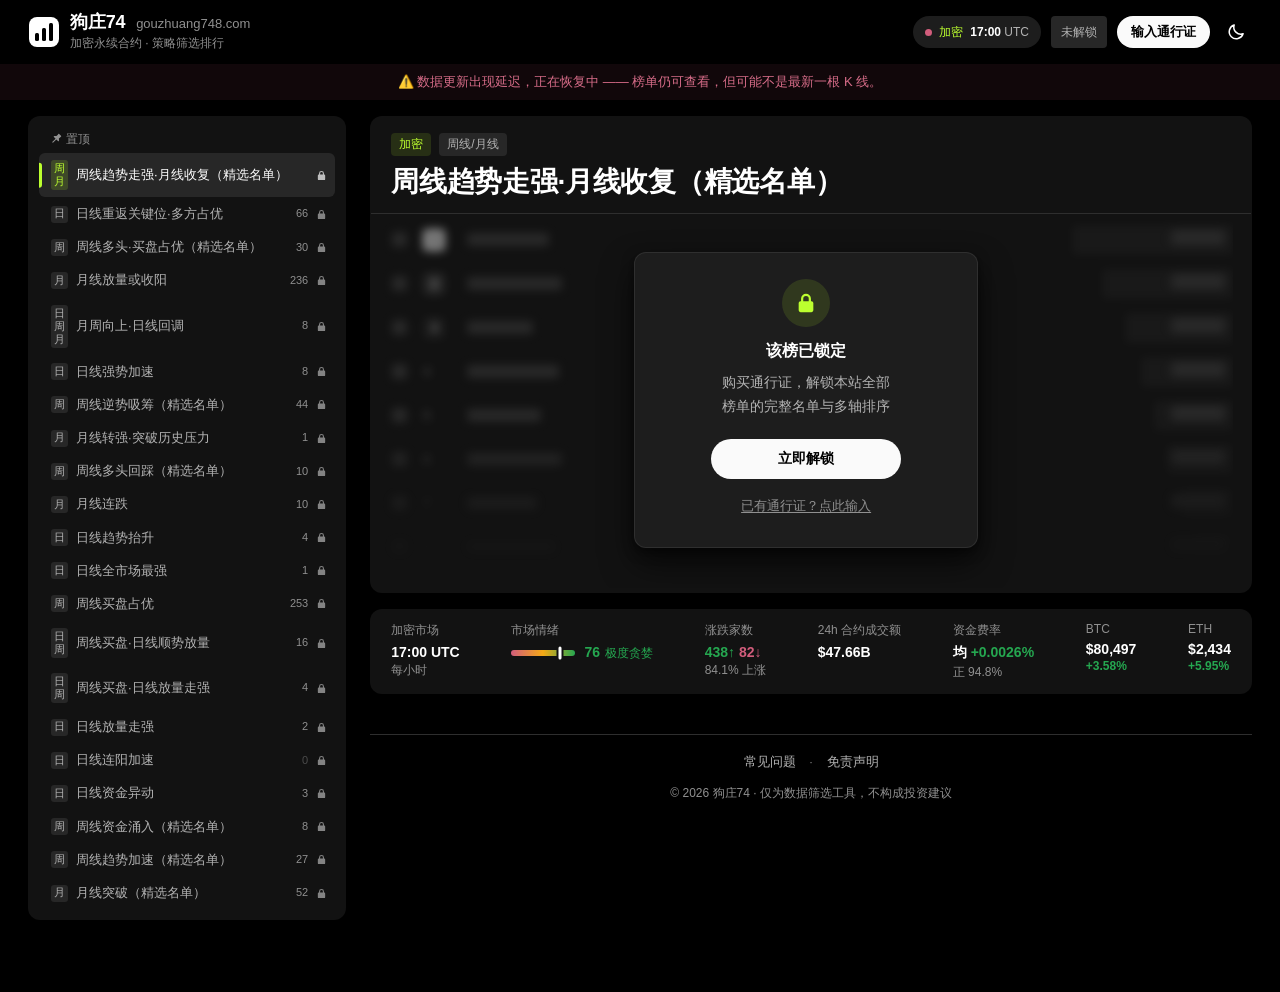
==== commit d7ef442d: "新增 s51，置顶第一（默认落地榜）；策略榜 30 张 Co-Authored-By: Claude Opus 5.5 <noreply@anthropic.com>" ====
--- a/index.html
+++ b/index.html
@@ -13,7 +13,7 @@
     <title>狗庄74 — 加密永续合约指标筛选排行榜</title>
     <!-- 下面 meta description 与 FAQ 里的榜单说法（含「哪些免费」那句、榜数）跟 script.js 的 TAB_GROUPS 一致：增删榜时一起改。
          这里与各榜说明一样，只写风格名、不写具体指标与判据。 -->
-    <meta name="description" content="加密永续合约的指标筛选排行榜：二十九张策略榜按日线、周线、月线收盘自动更新，外加日线 / 3日线 / 周线 / 月线四张全市场涨跌幅榜（只看排序）。一键导出自选清单，另附永续合约全市场情绪概览。">
+    <meta name="description" content="加密永续合约的指标筛选排行榜：三十张策略榜按日线、周线、月线收盘自动更新，外加日线 / 3日线 / 周线 / 月线四张全市场涨跌幅榜（只看排序）。一键导出自选清单，另附永续合约全市场情绪概览。">
     <link rel="canonical" href="https://gouzhuang748.com/">
     <link rel="icon" type="image/svg+xml" href="favicon.svg">
     <!-- PWA 基础:加主屏 = 全屏 app 体验。刻意不加 Service Worker——loadData 的
@@ -47,7 +47,7 @@
     <!-- 自托管 Geist 可变字体(Latin 子集);预加载避免首屏 FOUT。CJK 走系统栈不预载。
          Geist Mono 只剩通行证输入框在用 ⇒ 不预加载(预加载了首屏却用不上，浏览器会报警告) -->
     <link rel="preload" as="font" type="font/woff2" href="fonts/geist-latin-wght-normal.woff2" crossorigin>
-    <link rel="stylesheet" href="style.css?v=144">
+    <link rel="stylesheet" href="style.css?v=145">
 </head>
 <body>
 <!-- is-hero：榜单排在主栏最上面（站长 10-18 定的版式，script.js HERO_LAYOUT）；is-single：只剩一张榜时另外不出 rail（SINGLE_BOARD）。
@@ -195,7 +195,7 @@
         <p>每小时自动抓取一次（整点后约 2 分钟），覆盖全部加密 USDT 永续合约，日线以 UTC 00:00 收盘为准——日线榜因此每天 00:00 UTC（北京时间 08:00）收盘后才换一批，3日线涨跌幅榜在那根 3日K 收盘那天、周线榜每周一、月线榜每月 1 号同一时刻换（带「精选名单」的六张另外每个整点重新圈定名单，成员整点就可能变）；市场概览条则随每小时的抓取刷新。</p>
         <h4>哪些免费、哪些收费？</h4>
         <p><b>免费的是市场概览条</b>（全市场情绪、涨跌家数、总成交额、资金费率），永久免费、不需要通行证；每张榜这一期命中了多少个标的也公开显示，具体是哪些标的需要通行证。</p>
-        <p><b>榜单本身需要购买通行证解锁</b>——二十九个策略榜与四张行情榜（日线 / 3日线 / 周线 / 月线涨跌幅，全市场不筛选）的完整名单、多轴排序和每张榜的详细说明，是本站的核心价值。无需注册账号，付款用加密货币（OxaPay），到账后通行证自动发到邮箱。</p>
+        <p><b>榜单本身需要购买通行证解锁</b>——三十个策略榜与四张行情榜（日线 / 3日线 / 周线 / 月线涨跌幅，全市场不筛选）的完整名单、多轴排序和每张榜的详细说明，是本站的核心价值。无需注册账号，付款用加密货币（OxaPay），到账后通行证自动发到邮箱。</p>
         <h4>每个榜到底在筛什么？</h4>
         <p>解锁后切到任一榜单，表格上方那行说明写着<b>这个榜在找什么样的行情</b>。「加密行情」组的四张涨跌幅榜（日线 / 3日线 / 周线 / 月线）没有任何筛选条件，全部合约都在，主要用来看排序：每张的排序条只有本周期自己的轴（比如 3日线那张全是 3日K 的涨跌幅、成交额、RSI……）。策略榜有的只认刚发生的那一根（换得快，有些日子一个都没有是正常的），有的是条件不破就一直在（同一个标的会连着好几期出现）。导航上的命中数不解锁也能看到。</p>
         <p>底层指标与 TradingView 同口径，榜上每个标的都可以点开图表自行复核。</p>
@@ -271,6 +271,6 @@
     <button type="button" class="modal-x dialog-close" data-dialog="purchaseDialog" aria-label="关闭">✕</button>
 </dialog>
 
-<script src="script.js?v=534"></script>
+<script src="script.js?v=535"></script>
 </body>
 </html>
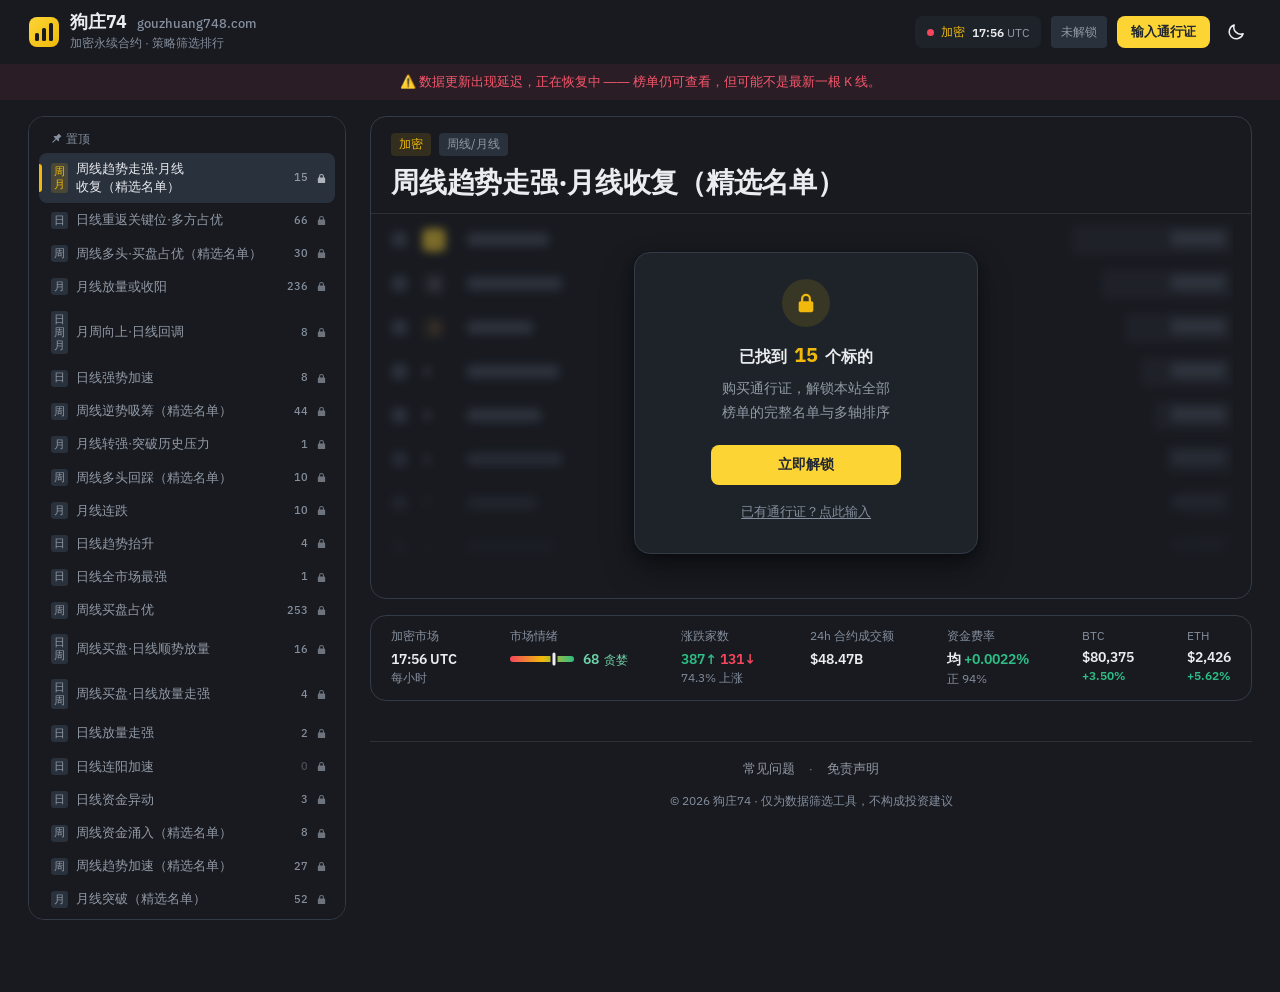
==== commit 80dcd280: "视觉回退到 v7「币安」（撤销 #70） Co-Authored-By: Claude Opus 5.5 <noreply@anthropic.com>" ====
--- a/index.html
+++ b/index.html
@@ -3,10 +3,10 @@
 <head>
     <meta charset="UTF-8">
     <meta name="viewport" content="width=device-width, initial-scale=1.0, viewport-fit=cover">
-    <meta name="theme-color" content="#000000" id="themeColorMeta">
-    <!-- 深色为默认（v7 起；本机存过 "light" 才是浅色）。防闪:在样式表生效前按 localStorage 置好 data-theme(审计 P2-6)。
+    <meta name="theme-color" content="#181a20" id="themeColorMeta">
+    <!-- v7 起深色为默认（本机存过 "light" 才是浅色）。防闪:在样式表生效前按 localStorage 置好 data-theme(审计 P2-6)。
          裸访问 localStorage 可能抛(禁存储模式),必须 try 包住,否则整页脚本死掉。
-         两个 hex 常量必须跟 style.css 的 --header-bg(深 #000000 / 浅 #ffffff，与页底同色)保持一致——
+         两个 hex 常量必须跟 style.css 的 --header-bg(深 #181a20 / 浅 #ffffff，与页底同色)保持一致——
          改配色时这两处一起改，否则地址栏/状态栏颜色会跟页面顶部对不上。
          ⚠️ 同一对值另有两处副本:manifest.webmanifest 与 script.js 的 applyTheme()，共四处;独立页 404.html 另有一对(深色默认 + 系统偏好浅色)。 -->
     <script>try{if(localStorage.getItem("bishuju_theme")==="light"){document.documentElement.dataset.theme="light";document.getElementById("themeColorMeta").content="#ffffff";}}catch(e){}</script>
@@ -44,10 +44,10 @@
     <meta name="twitter:image" content="https://gouzhuang748.com/og.png">
     <meta name="twitter:image:alt" content="狗庄74 — 加密永续合约指标筛选排行榜">
 
-    <!-- 自托管 Geist 可变字体(Latin 子集);预加载避免首屏 FOUT。CJK 走系统栈不预载。
+    <!-- 自托管 IBM Plex Sans 可变字体(Latin 子集);预加载避免首屏 FOUT。CJK 走系统栈不预载。
          Geist Mono 只剩通行证输入框在用 ⇒ 不预加载(预加载了首屏却用不上，浏览器会报警告) -->
-    <link rel="preload" as="font" type="font/woff2" href="fonts/geist-latin-wght-normal.woff2" crossorigin>
-    <link rel="stylesheet" href="style.css?v=145">
+    <link rel="preload" as="font" type="font/woff2" href="fonts/ibm-plex-sans-latin-wght-normal.woff2" crossorigin>
+    <link rel="stylesheet" href="style.css?v=146">
 </head>
 <body>
 <!-- is-hero：榜单排在主栏最上面（站长 10-18 定的版式，script.js HERO_LAYOUT）；is-single：只剩一张榜时另外不出 rail（SINGLE_BOARD）。
@@ -61,14 +61,20 @@
                 <svg width="16" height="16" viewBox="0 0 16 16" fill="none" stroke="currentColor" stroke-width="1.8" stroke-linecap="round"><path d="M2 4h12M2 8h12M2 12h12"/></svg>
             </button>
             <div class="brand">
-                <!-- v8 视觉系统:logo 黑白反相 —— 底块 .lg-tile / 柱子 .lg-bar 的颜色走 style.css 的 --logo-tile / --logo-bar
-                     (深色主题白底黑柱、浅色主题黑底白柱)。⚠️ 同一图形另有四处副本:favicon.svg / 404.html / scripts/make_icons.py /
+                <!-- v7 视觉系统:logo 渐变 = 品牌黄(style.css --gold-hi → --gold)，柱子 = 深色页底 #181a20。
+                     ⚠️ 同一组色标另有四处副本:favicon.svg / 404.html / scripts/make_icons.py /
                      scripts/make_og.py(后两个在私有后端仓,改色后要重跑生成 png)。 -->
                 <svg class="brand__logo" viewBox="0 0 32 32" aria-hidden="true">
-                    <rect class="lg-tile" x="1" y="1" width="30" height="30" rx="8"/>
-                    <rect class="lg-bar" x="7" y="17" width="4" height="8" rx="1.5"/>
-                    <rect class="lg-bar" x="14" y="12" width="4" height="13" rx="1.5"/>
-                    <rect class="lg-bar" x="21" y="7" width="4" height="18" rx="1.5"/>
+                    <defs>
+                        <linearGradient id="gm" x1="0" y1="0" x2="1" y2="1">
+                            <stop offset="0" stop-color="#fcd535"/>
+                            <stop offset="1" stop-color="#f0b90b"/>
+                        </linearGradient>
+                    </defs>
+                    <rect x="1" y="1" width="30" height="30" rx="8" fill="url(#gm)"/>
+                    <rect x="7" y="17" width="4" height="8" rx="1.5" fill="#181a20"/>
+                    <rect x="14" y="12" width="4" height="13" rx="1.5" fill="#181a20"/>
+                    <rect x="21" y="7" width="4" height="18" rx="1.5" fill="#181a20"/>
                 </svg>
                 <div class="brand__text">
                     <div class="brand__name">狗庄74 <span class="brand__latin">gouzhuang748.com</span></div>
@@ -271,6 +277,6 @@
     <button type="button" class="modal-x dialog-close" data-dialog="purchaseDialog" aria-label="关闭">✕</button>
 </dialog>
 
-<script src="script.js?v=535"></script>
+<script src="script.js?v=536"></script>
 </body>
 </html>
--- a/style.css
+++ b/style.css
@@ -1,20 +1,18 @@
 /* ============================================================
-   狗庄74 — 视觉系统 v8「欧易」
-   色板与尺寸在 okx.com/zh-hans/markets/prices 上实测 computed style 与其设计 token（--oxnv-okd-color-※ / --global-color-※）取值（2026-11-04，深 / 浅两套）：
-     深：页底 #000；卡片 #121212 实底、不描边、12px 圆角；行悬停 / 灰按钮 #1D1D1D、选中 #272727、分段控件选中 #383838；
-         字 #FFF / 次级 #B3B3B3 / 三级 #909090；分隔线 #2E2E2E；主按钮 #FAFAFA 底 + 黑字、全圆角胶囊；涨 #25A750 / 跌 #CA3F64；
-         品牌荧光绿 #BCFF2F（其站以黑白灰为主，荧光绿只点缀少数关键数字与链接）
-     浅：页底白、卡片 #FAFAFA、行悬停 #F3F3F3、选中 #EBEBEB；主按钮 #0E0E0E 底 + 白字；涨 #31BD65 / 跌 #EB4B6D；品牌色当文字用 #2B6D17
+   狗庄74 — 视觉系统 v7「币安」
+   色板与尺寸在 binance.com/zh-CN/markets/overview 上实测 computed style 取值（2026-10-07，深 / 浅两套）：
+     深：页底与卡片同为 #181A20，卡片只靠 1px #333B47 描边 + 16px 圆角区分；字 #EAECEF / 次级 #929AA5 / 三级 #707A8A；
+         选中 chip 与行悬停 #29313D（8px 圆角）；主按钮 #FCD535 + 字 #202630；次按钮 #333B47；涨 #2EBD85 / 跌 #F6465D
+     浅：页底与卡片同为白，卡片描边 #EDEDED；选中 chip #F5F5F5、行悬停 #FAFAFA；按钮同上
    与其站的差异都是刻意的（别「改回去」）：
-     ① 对比度一律 WCAG AA：其站深色跌色 #CA3F64 在卡片上只有 3.9:1、浅色涨跌色在白底 2.4–3.6:1 ⇒ 同色相调一档
-        （深跌 #D25D7C、浅涨 #207B42、浅跌 #D0173E，余量见各 token 注释）。
-     ② 字体：其站 OKX Sans 是私有字体 ⇒ 自托管宽度与字形都最接近的开源字体 Geist（OFL-1.1，许可证随文件放在 fonts/OFL-Geist.txt）：
-        13px 下同一串拉丁字母 / 数字 OKX Sans 506px、Geist 509、Inter 532（宽 5%，长榜名会多折行，所以没用）；等宽数字每位 9.6 / 9.8 / 10.4px。
-        其站数字默认等宽 ⇒ body 打开 tabular-nums（Geist 默认是比例数字）。
-     ③ 不用其站 logo / 字标：自己的三柱 logo 改成黑白反相（深色白底黑柱、浅色黑底白柱）。
-   **荧光绿要省着用**：主按钮、焦点环、勾选框、输入框聚焦描边、选中套餐、榜首奖牌一律黑白反相（其站 border-selected / focus 就是黑白）；
-   荧光绿只留给链接、少数核心数字（榜头与脉搏命中数、锁定卡片个数、导出坞个数）、选中导航项的指示条与周期徽标、排序箭头、
-   资产标识「加密」（榜头标签与顶栏胶囊）、「已解锁」徽标与锁定卡片图标、共振 #1 chip。数据延迟横幅与过期圆点走独立的 --warn（琥珀）。
+     ① 对比度一律 WCAG AA：其站三级字 #707A8A（深底 4.0:1）、浅色的涨跌色与灰字都不达标 ⇒ 深色三级字用 #848E9C，
+        浅色的字 / 涨跌色整组换成同色相的深一档（见 [data-theme="light"]）。悬停底取 #1D2128（#29313D 会把跌色压到 3.7:1）。
+     ② 字体：其站 BinanceNova / BinancePlex 是私有字体 ⇒ 自托管外形最接近的开源字体 IBM Plex Sans（OFL-1.1，许可证随文件放在
+        fonts/OFL-IBM-Plex-Sans.txt）；数字走同一字族 + tabular-nums（其站数字也不是等宽字体）。
+     ③ 不用其站 logo / 字标。
+   **黄色要省着用**（其站只在主按钮、选中指示、少数高亮上用黄）：周期徽标、共振卡分数与 #2/#3 chip、中性深度条一律灰调，
+   黄只留给主按钮（已解锁时顶栏按钮也退成灰）、选中指示条、选中导航项的徽标、榜首奖牌、共振 #1 chip、链接、排序箭头、少数核心数字，
+   以及资产标识「加密」（榜头标签与顶栏胶囊）、「已解锁」徽标与锁定卡片图标。
    默认深色（:root），[data-theme="light"] 覆盖（挂 <html>，localStorage bishuju_theme）。
    ⚠️ 三条 GPU 硬约束（真实黑屏事故，勿回退）：1) 禁 backdrop-filter 与固定背景  2) 禁 position:sticky
       3) 禁无限循环动画（只许一次性微交互；骨架屏是静态灰条）
@@ -23,11 +21,11 @@
       应等于文件里 @font-face 规则条数（先去掉注释再数：这段注释自己就含这个词）。
    ============================================================ */
 
-/* ---------------- 自托管字体（Latin 变量字体，单文件覆盖 100–900；CJK 走系统栈）---------------- */
-/* Geist：Fontsource @fontsource-variable/geist 5.1.0 的 Latin 子集可变字体（字重轴 100–900，全站只用 400 / 500 / 600 / 700）；
+/* ---------------- 自托管字体（Latin 变量字体，单文件覆盖 100–700；CJK 走系统栈）---------------- */
+/* IBM Plex Sans：Fontsource 的 Latin 子集可变字体（字重轴 100–700，全站只用 400 / 500 / 600，别写 800+）；
    unicode-range 照抄 Fontsource 给的子集覆盖范围（≈ 这类子集外的字逐字回退到系统字体），只去掉 U+2014：
-   「——」落回中文字体才是连续的两格长线（拉丁字体的破折号只有一格多、中间断开）*/
-@font-face{font-family:"Geist";src:url("fonts/geist-latin-wght-normal.woff2") format("woff2");font-weight:100 900;font-style:normal;font-display:swap;unicode-range:U+0000-00FF,U+0131,U+0152-0153,U+02BB-02BC,U+02C6,U+02DA,U+02DC,U+0304,U+0308,U+0329,U+2000-2013,U+2015-206F,U+20AC,U+2122,U+2191,U+2193,U+2212,U+2215,U+FEFF,U+FFFD}
+   「——」落回中文字体才是连续的两格长线（Plex 的只有 1.56em 宽、中间断开）*/
+@font-face{font-family:"IBM Plex Sans";src:url("fonts/ibm-plex-sans-latin-wght-normal.woff2") format("woff2");font-weight:100 700;font-style:normal;font-display:swap;unicode-range:U+0000-00FF,U+0131,U+0152-0153,U+02BB-02BC,U+02C6,U+02DA,U+02DC,U+0304,U+0308,U+0329,U+2000-2013,U+2015-206F,U+20AC,U+2122,U+2191,U+2193,U+2212,U+2215,U+FEFF,U+FFFD}
 /* Geist Mono 只剩通行证输入框在用（固定格式的机读串），不预加载 */
 @font-face{font-family:"Geist Mono";src:url("fonts/geist-mono-latin.woff2") format("woff2");font-weight:100 900;font-style:normal;font-display:swap;unicode-range:U+0000-00FF,U+2000-206F,U+2070-209F,U+20A0-20BF,U+2100-214F,U+2190-21FF,U+2212}
 
@@ -35,115 +33,101 @@
 :root{
     /* 原生部件（滚动条、搜索框清除钮、自动填充底色）跟主题走：不声明的话默认深色页面上它们按浅色画 */
     color-scheme:dark;
-    /* 面：页底纯黑、卡片 #121212 实底（其站做法：卡片不描边，只靠底色与页底区分）；--bg0 只给资产分段控件轨道 */
-    --bg0:#000000; --bg1:#000000;
-    --panel:#121212; --panel-2:#1d1d1d; --panel-3:#272727;
-    /* 卡片描边透明：只留 1px 几何（换描边风格时布局一个像素都不动）*/
-    --panel-border:transparent;
-    /* 浮层（弹窗、锁定卡片、抽屉）压在卡片 / 遮罩上：深色补一道淡描边（黑底上阴影看不见），浅色靠阴影 */
-    --pop-border:rgba(255,255,255,.08);
-    --line:#2e2e2e; --line-2:#404040;
-    /* 中性标签底（周期徽标、共振 chip、榜头周期标签、「未解锁」）：#272727 上 --muted-2 也过 AA（4.68） */
-    --tag-bg:#272727;
-    /* 「描边 / 指示」类（焦点环、输入框聚焦描边、勾选框悬停、选中套餐）＝ 其站 border-selected / border-focus：深色白、浅色黑 */
-    --accent-line:#ffffff;
-    /* 品牌强调（token 名沿用 --gold，CSS 多处引用故不改名）：深色就是其站荧光绿 #BCFF2F（卡片上 15.6:1）。
-       当「文字」用 --gold-ink，淡底用 --gold-rgb（两个主题都叠荧光绿：浅色叠在白 / 浅灰上也只是淡绿底）；--gold-hi ＝ 链接悬停 */
-    --gold-hi:#e6ffb0; --gold-ink:#bcff2f; --gold-rgb:188,255,47;
-    /* 主按钮 ＝ 其站白色胶囊（深色白底黑字、浅色黑底白字）；次按钮 ＝ 灰底胶囊（卡片 / 弹窗上用 #272727，页底上的 #1D1D1D 在卡片上看不出来）*/
-    --btn-fill:#fafafa; --btn-fill-hover:#e6e6e6; --btn-ink:#000000;
-    --btn2-fill:#272727; --btn2-fill-hover:#383838; --btn2-ink:#ffffff;
-    /* 价格语义（加密涨绿跌红；A股 在 [data-asset] 翻转）。其站深色跌色 #CA3F64 在卡片上 3.93、页底 4.41 ⇒ 同色相提亮到 #D25D7C
-       （卡片 4.99、叠红色深度条 4.62）；--down-ink ＝ 不在卡片上的红字（弹窗 #1D1D1D、红色淡底）再亮一档 #D66C88（弹窗 5.11、弹窗上的红淡底 4.62）。
-       --down-rgb 给红色淡底（失效徽章、红横幅）用 */
-    --up:#25a750; --down:#d25d7c; --down-ink:#d66c88; --down-rgb:210,93,124;
-    /* 独立「警示」语义色（数据快过期的圆点、情绪条中段、数据延迟横幅）＝ 其站 warning 那组，别挂品牌色 */
-    --warn:#f5a915; --warn-ink:#ffc452; --warn-wash:rgba(245,169,21,.1);
-    /* 字阶：#909090 在卡片上 5.87、#272727 上 4.68，**在 #383838 上只有 3.67** ⇒ 压在 #383838 上的字只用 --text / --muted */
-    --text:#ffffff; --muted:#b3b3b3; --muted-2:#909090;
-    /* 资产识别色：加密 ＝ 品牌荧光绿（导航选中指示条、分段点用原色，文字用 -ink，-on ＝ 压在加密实底上的字）；A股 蓝（休眠） */
-    --asset-crypto:#bcff2f; --asset-crypto-ink:#bcff2f; --asset-crypto-rgb:188,255,47; --asset-crypto-on:#000000;
+    /* 面：页底 ＝ 卡片底（其站做法），卡片靠 --panel-border 描边；--bg0 只给资产分段控件轨道 */
+    --bg0:#0b0e11; --bg1:#181a20;
+    --panel:#181a20; --panel-2:#1e2329; --panel-3:#29313d;
+    --panel-border:#333b47;
+    --line:#2b3139; --line-2:#434c5a;
+    /* 中性标签底（周期徽标、共振 chip、榜头周期标签、「未解锁」）：#29313D 上只许 --text / --muted */
+    --tag-bg:#29313d;
+    /* 当「描边 / 指示条」用的黄（非文字 UI 要 ≥3:1）：深色就是品牌黄；浅色要深到 #B38600（白底 3.3、#F5F5F5 上 3.0）*/
+    --accent-line:#f0b90b;
+    /* 品牌黄（token 名沿用 --gold，JS / CSS 多处引用故不改名）：填充 / 指示条用 --gold，按钮用 --btn-fill，当「文字」用 --gold-ink */
+    --gold:#f0b90b; --gold-hi:#fcd535; --gold-ink:#f0b90b; --gold-rgb:240,185,11;
+    /* 主按钮 ＝ 黄底深字（两个主题都是）；次按钮 ＝ 其站「登录」那种灰底 */
+    --btn-fill:#fcd535; --btn-fill-hover:#f0b90b; --btn-ink:#202630;
+    --btn2-fill:#333b47; --btn2-fill-hover:#434c5a; --btn2-ink:#eaecef;
+    /* 价格语义（加密涨绿跌红；A股 在 [data-asset] 翻转）。--down-ink ＝ 不在页底上的红字（红色淡底、弹窗底 #1E2329）：
+       #F6465D 在 #1E2329 上只有 4.48:1 ⇒ 深色提亮一档、浅色加深一档 */
+    --up:#2ebd85; --down:#f6465d; --down-ink:#f7576c;
+    /* 独立「警示」语义色（数据快过期的圆点），别挂 --gold */
+    --warn:#f0b90b;
+    /* 字阶：#848E9C 在 #181A20 上 5.2:1、#1E2329 上 4.8:1，**在 #29313D 上只有 3.95:1** ⇒ 压在 --panel-3 / --nav-active /
+       --chip-active 上的字只能用 --text 或 --muted（#929AA5 在 #29313D 上 4.6:1） */
+    --text:#eaecef; --muted:#929aa5; --muted-2:#848e9c;
+    /* 资产识别色：加密 ＝ 品牌黄；A股 蓝。-ink ＝ 当文字用（压在同色淡底上要另测），填充用不带 -ink 的原色 */
+    --asset-crypto:#f0b90b; --asset-crypto-ink:#f0b90b; --asset-crypto-rgb:240,185,11;
     --asset-ashare:#6ab0ff; --asset-ashare-ink:#8cc3ff; --asset-ashare-rgb:106,176,255;
     /* directional（在 [data-asset] 下翻转）*/
     --price-up:var(--up); --price-down:var(--down); --asset-accent:var(--asset-crypto);
     /* 强度条 ＝ 盘口深度条（值列整格、右对齐向左长的淡色块，数字压在上面）。
-       ⚠️ 透明度按「数字压在条上仍过 AA」卡：跌色压红条 深色 .08（4.62）、浅色 .07（4.64）；悬停底再叠一层会更低，悬停是瞬态、不进扫描口径；改色先重测 */
-    --bar-up:rgba(37,167,80,.1); --bar-down:rgba(210,93,124,.08); --bar-crypto:rgba(255,255,255,.06);
+       ⚠️ 透明度按「数字压在条上仍过 AA」卡：跌色压红条，深色 ≤.08、浅色 ≤.07（悬停底再叠一层会掉到 4.2–4.4，悬停是瞬态、不进扫描口径）；改色先重测 */
+    --bar-up:rgba(46,189,133,.1); --bar-down:rgba(246,70,93,.08); --bar-crypto:rgba(132,142,156,.13);
     --bar-pos:var(--bar-up); --bar-neg:var(--bar-down); --bar-neutral:var(--bar-crypto);
-    /* 语义表面：悬停 ＝ 其站行悬停 #1D1D1D（surface-primary），选中 ＝ #272727（container-primary）*/
+    /* 语义表面 */
     --th-bg:transparent; --row-line:transparent;
-    --hover-wash:#1d1d1d; --nav-hover:#1d1d1d; --nav-active:#272727; --chip-active:#272727; --chip-wash:#1d1d1d;
-    /* 「选中」淡底（选中套餐）：中性，不带品牌色 */
-    --sel-wash:rgba(255,255,255,.06);
-    --header-bg:#000000;
-    /* logo 黑白反相：深色白底黑柱、浅色黑底白柱（index.html 的 .lg-tile / .lg-bar）*/
-    --logo-tile:#ffffff; --logo-bar:#000000;
-    /* 导出坞两个主题都是深色块（深色 #272727 浮块、浅色 #0E0E0E 反相块）⇒ 坞内一律走 --dock-※，别用跟主题走的 token */
-    --dock-bg:#272727; --dock-ink:#ffffff; --dock-accent:#bcff2f; --dock-line:rgba(255,255,255,.1);
-    --dock-btn2:#383838; --dock-btn2-hover:#4d4d4d; --dock-btn-fill:#fafafa; --dock-btn-fill-hover:#e6e6e6; --dock-btn-ink:#000000;
-    --group-dash:#2e2e2e;
-    --modal-bg:#1d1d1d; --scrim:rgba(0,0,0,.68);
-    /* 自绘勾选框：未选中描边对行底与悬停底都要 ≥3:1（#757575：卡片 4.0、悬停 3.66）；选中 ＝ 白底黑勾（浅色黑底白勾）*/
-    --chk-line:#757575; --chk-fill:#ffffff;
-    --chk-tick:url("data:image/svg+xml,%3Csvg xmlns='http://www.w3.org/2000/svg' viewBox='0 0 12 12' fill='none' stroke='%23000000' stroke-width='2' stroke-linecap='round' stroke-linejoin='round'%3E%3Cpath d='M2.6 6.3l2.3 2.4 4.5-5.2'/%3E%3C/svg%3E");
-    --chk-dash:url("data:image/svg+xml,%3Csvg xmlns='http://www.w3.org/2000/svg' viewBox='0 0 12 12' fill='none' stroke='%23000000' stroke-width='2' stroke-linecap='round'%3E%3Cpath d='M3 6h6'/%3E%3C/svg%3E");
-    /* 字体：数字与正文同一字族（Geist 的 tabular 数字由 body 的 tabular-nums 打开），等宽字族只给通行证输入框 */
-    --font-sans:"Geist",-apple-system,BlinkMacSystemFont,"Segoe UI","PingFang SC","Microsoft YaHei","Noto Sans SC",Roboto,sans-serif;
+    --hover-wash:#1d2128; --nav-hover:#1d2128; --nav-active:#29313d; --chip-active:#29313d; --chip-wash:#1e2329;
+    --header-bg:#181a20;
+    /* 导出坞两个主题都是深色块 ⇒ 坞内一律走 --dock-※，别用跟主题走的 token */
+    --dock-bg:#29313d; --dock-ink:#eaecef; --dock-accent:#f0b90b; --dock-line:rgba(234,236,239,.12);
+    --dock-btn2:#434c5a; --dock-btn2-hover:#525c6b;
+    --group-dash:#2b3139;
+    --modal-bg:#1e2329; --scrim:rgba(0,0,0,.6);
+    /* 自绘勾选框：未选中描边对行底与表头底都要 ≥3:1；选中 ＝ 品牌黄实底 + 深色对勾（两个主题同一笔画色）*/
+    --chk-line:#707a8a;
+    --chk-tick:url("data:image/svg+xml,%3Csvg xmlns='http://www.w3.org/2000/svg' viewBox='0 0 12 12' fill='none' stroke='%23202630' stroke-width='2' stroke-linecap='round' stroke-linejoin='round'%3E%3Cpath d='M2.6 6.3l2.3 2.4 4.5-5.2'/%3E%3C/svg%3E");
+    --chk-dash:url("data:image/svg+xml,%3Csvg xmlns='http://www.w3.org/2000/svg' viewBox='0 0 12 12' fill='none' stroke='%23202630' stroke-width='2' stroke-linecap='round'%3E%3Cpath d='M3 6h6'/%3E%3C/svg%3E");
+    /* 字体：数字与正文同一字族（IBM Plex Sans 有 tabular 数字），等宽字族只给通行证输入框 */
+    --font-sans:"IBM Plex Sans",-apple-system,BlinkMacSystemFont,"Segoe UI","PingFang SC","Microsoft YaHei","Noto Sans SC",Roboto,sans-serif;
     --num:var(--font-sans);
     --mono:"Geist Mono",ui-monospace,"Cascadia Code","SF Mono",Consolas,"JetBrains Mono",monospace;
-    /* 圆角（其站实测）：卡片 / 弹窗 12、套餐卡 / 导出坞 10、输入框 / 搜索框 8、导航项 / chip / 行悬停 6（其站分段控件与筛选 chip）、标签 4；
-       按钮一律全圆角胶囊（其站 60px）*/
-    --r-lg:12px; --r-md:10px; --r-input:8px; --r-sm:6px; --r-btn:999px; --r-tag:4px;
-    /* 卡片无阴影（只靠底色）；阴影只给浮层 */
-    --shadow-pop:0 4px 12px rgba(0,0,0,.5),0 16px 32px rgba(0,0,0,.55);
-    --shadow-modal:0 8px 24px rgba(0,0,0,.6),0 24px 56px rgba(0,0,0,.65);
+    /* 圆角：卡片 16（其站实测）、chip / 行 / 输入框 / 按钮 8、标签 4 */
+    --r-lg:16px; --r-md:12px; --r-sm:8px; --r-btn:8px; --r-tag:4px;
+    /* 卡片无阴影（只靠描边）；阴影只给浮层 */
+    --shadow-pop:0 4px 12px rgba(0,0,0,.32),0 16px 32px rgba(0,0,0,.36);
+    --shadow-modal:0 8px 24px rgba(0,0,0,.45),0 24px 56px rgba(0,0,0,.5);
     --dur:.14s; --dur-smooth:.18s;
-    /* 奖牌：#1 ＝ 主按钮那组（白底黑字）、#2 / #3 两档灰（黑白为主，不用银 / 铜）*/
-    --medal2-bg:rgba(255,255,255,.16); --medal2-ink:#ffffff; --medal3-bg:rgba(255,255,255,.08); --medal3-ink:#e6e6e6;
+    /* 奖牌：银 / 铜（金 ＝ 主按钮那组黄）*/
+    --medal2-bg:rgba(183,189,198,.12); --medal2-ink:#b7bdc6; --medal3-bg:rgba(216,154,74,.14); --medal3-ink:#d89a4a;
     /* 控件高度只有两档：顶栏 / 导出坞 / 搜索框 32，弹窗与卡片里的按钮、输入框 40 */
     --h-sm:32px; --h-md:40px;
     /* 字阶：全站字号只从这几档取（11 角标 · 12 次级 · 13 控件与导航 · 14 正文 · 16 小标题与榜内数字 · 18 / 20 / 24 / 28 标题）。
        半号（12.5 / 13.5 / 14.5）别加回来：中文里只会让相邻两块字看着差一点点，既不成层级也不对齐 */
     --fs-2xs:11px; --fs-xs:12px; --fs-sm:13px; --fs-md:14px; --fs-lg:16px; --fs-xl:18px; --fs-2xl:20px; --fs-3xl:24px; --fs-4xl:28px;
-    --selection:rgba(188,255,47,.28);
-}
-
-/* ---- 浅色：其站浅色版的面与按钮；涨跌色是同色相过 AA 的深一档（其站原值在白底上 2.4–3.6:1）---- */
+    --selection:rgba(240,185,11,.3);
+}
+
+/* ---- 浅色：其站浅色版的面与按钮；字 / 涨跌色是同色相过 AA 的深一档（其站原值在白底上 2.4–4.3:1）---- */
 [data-theme="light"]{
     color-scheme:light;
-    --bg0:#f3f3f3; --bg1:#ffffff;
-    --panel:#fafafa; --panel-2:#f3f3f3; --panel-3:#ebebeb;
-    --pop-border:transparent;
-    --line:#e6e6e6; --line-2:#d6d6d6;
-    --tag-bg:#ebebeb;
-    --accent-line:#000000;
-    /* 品牌色当文字：荧光绿在白底只有 1.1:1 ⇒ 用其站浅色的 feature / link 色 #2B6D17（白 6.36、卡片 6.09、#EBEBEB 上的荧光绿淡底 5.26）*/
-    --gold-ink:#2b6d17;
-    --btn-fill:#0e0e0e; --btn-fill-hover:#2c2c2c; --btn-ink:#ffffff;
-    --btn2-fill:#ebebeb; --btn2-fill-hover:#dcdcdc; --btn2-ink:#000000;
-    /* 其站浅色涨 #31BD65 / 跌 #EB4B6D ⇒ 同色相加深：涨 #207B42（卡片 5.06、叠绿条 4.62）、跌 #D0173E（卡片 5.19、叠红条 4.64）*/
-    --up:#207b42; --down:#d0173e; --down-ink:#ce173e; --down-rgb:208,23,62;
-    /* 「数据快过期」圆点（非文字 3:1）：#BA5D00 压在胶囊底 #F3F3F3 上 4.07；横幅字再深一档 */
-    --warn:#ba5d00; --warn-ink:#9a4c00; --warn-wash:rgba(254,160,29,.12);
-    --text:#000000; --muted:#4a4a4a; --muted-2:#5e5e5e;
-    /* 资产填充色（导航选中指示条 --asset-accent）要过非文字 3:1 ⇒ 与文字同用 #2B6D17（#EBEBEB 上 5.33）；淡底仍叠荧光绿 */
-    --asset-crypto:#2b6d17; --asset-crypto-ink:#2b6d17; --asset-crypto-on:#ffffff;
+    --bg0:#f5f5f5; --bg1:#ffffff;
+    --panel:#ffffff; --panel-2:#fafafa; --panel-3:#f5f5f5;
+    --panel-border:#eaecef;
+    --line:#eaecef; --line-2:#d5d9de;
+    --tag-bg:#eaecef;
+    --accent-line:#b38600;
+    /* 黄色当文字：#F0B90B 在白底只有 1.8:1、其站浅色链接色 #C99400 也只有 2.7:1 ⇒ 深到 #8F6800（白底 5.1、#F5F5F5 上 4.6） */
+    --gold-ink:#8f6800;
+    --btn-ink:#1e2329;
+    --btn2-fill:#eaecef; --btn2-fill-hover:#dcdfe4; --btn2-ink:#1e2329;
+    --up:#078054; --down:#cf2e4a; --down-ink:#b8283f;
+    /* 「数据快过期」圆点（非文字 3:1，胶囊里唯一的过期信号）：其站 #C99400 压在胶囊底 #F5F5F5 上只有 2.5:1 ⇒ #A67C00（3.5，白底 3.8） */
+    --warn:#a67c00;
+    --text:#1e2329; --muted:#474d57; --muted-2:#5e6673;
+    /* tf 徽标嵌在选中态里时底色叠两层（#F5F5F5 + 黄 .18），#8F6800 只剩 4.3:1 ⇒ 资产文字色再深一档；
+       资产填充色（导航选中指示条 --asset-accent）同理要过 3:1 ⇒ 用 --accent-line 那一档 */
+    --asset-crypto:#b38600; --asset-crypto-ink:#7a5900;
     --asset-ashare:#1d5cbf; --asset-ashare-ink:#1a53ac; --asset-ashare-rgb:29,92,191;
-    --bar-up:rgba(32,123,66,.07); --bar-down:rgba(208,23,62,.07); --bar-crypto:rgba(0,0,0,.05);
-    --hover-wash:#f3f3f3; --nav-hover:#f3f3f3; --nav-active:#ebebeb; --chip-active:#ebebeb; --chip-wash:#f3f3f3;
-    --sel-wash:rgba(0,0,0,.04);
+    --bar-up:rgba(7,128,84,.07); --bar-down:rgba(207,46,74,.07); --bar-crypto:rgba(94,102,115,.09);
+    --hover-wash:#fafafa; --nav-hover:#fafafa; --nav-active:#f5f5f5; --chip-active:#f5f5f5; --chip-wash:#f5f5f5;
     --header-bg:#ffffff;
-    --logo-tile:#000000; --logo-bar:#ffffff;
-    --dock-bg:#0e0e0e; --dock-btn2:#272727; --dock-btn2-hover:#383838;
-    --group-dash:#e6e6e6;
-    --modal-bg:#ffffff; --scrim:rgba(0,0,0,.43);
-    --chk-line:#858585; --chk-fill:#000000;
-    --chk-tick:url("data:image/svg+xml,%3Csvg xmlns='http://www.w3.org/2000/svg' viewBox='0 0 12 12' fill='none' stroke='%23ffffff' stroke-width='2' stroke-linecap='round' stroke-linejoin='round'%3E%3Cpath d='M2.6 6.3l2.3 2.4 4.5-5.2'/%3E%3C/svg%3E");
-    --chk-dash:url("data:image/svg+xml,%3Csvg xmlns='http://www.w3.org/2000/svg' viewBox='0 0 12 12' fill='none' stroke='%23ffffff' stroke-width='2' stroke-linecap='round'%3E%3Cpath d='M3 6h6'/%3E%3C/svg%3E");
-    --medal2-bg:rgba(0,0,0,.12); --medal2-ink:#000000; --medal3-bg:rgba(0,0,0,.06); --medal3-ink:#383838;
-    --shadow-pop:0 4px 12px rgba(0,0,0,.08),0 16px 32px rgba(0,0,0,.1);
-    --shadow-modal:0 8px 24px rgba(0,0,0,.1),0 24px 56px rgba(0,0,0,.16);
-    --selection:rgba(43,109,23,.2);
+    --dock-bg:#1e2329; --dock-btn2:#333b47; --dock-btn2-hover:#434c5a;
+    --group-dash:#eaecef;
+    --modal-bg:#ffffff; --scrim:rgba(0,0,0,.45);
+    --chk-line:#8a8f99;
+    --medal2-bg:rgba(112,122,138,.12); --medal2-ink:#474d57; --medal3-bg:rgba(184,118,40,.14); --medal3-ink:#8a5212;
+    --shadow-pop:0 4px 12px rgba(30,35,41,.08),0 16px 32px rgba(30,35,41,.1);
+    --shadow-modal:0 8px 24px rgba(30,35,41,.1),0 24px 56px rgba(30,35,41,.16);
 }
 
 /* ---- 资产价格语义作用域（挂在 .app 上；A股 涨红跌绿）---- */
@@ -156,7 +140,7 @@
 *{margin:0;padding:0;box-sizing:border-box}
 [hidden]{display:none!important}
 html{scrollbar-color:var(--line-2) var(--bg1);-webkit-text-size-adjust:100%}
-body{font-family:var(--font-sans);font-variant-numeric:tabular-nums;color:var(--text);background:var(--bg1);min-height:100vh;-webkit-font-smoothing:antialiased;text-rendering:optimizeLegibility}
+body{font-family:var(--font-sans);color:var(--text);background:var(--bg1);min-height:100vh;-webkit-font-smoothing:antialiased;text-rendering:optimizeLegibility}
 body.no-scroll{overflow:hidden}
 ::selection{background:var(--selection)}
 a{color:var(--gold-ink);text-decoration:none}
@@ -164,7 +148,7 @@
 /* 浅色的通用链接悬停退成主字色（--gold-hi 在白底太淡）。:where 把权重压到与 a:hover 相同 (0,1,1)：写成 a:hover 是 (0,2,1)，
    会盖过组件自己的悬停色（.reso__sym:hover 这类 (0,2,0)），浅色下鼠标移上去不变色 */
 [data-theme="light"] a:where(:hover){color:var(--text)}
-:focus-visible{outline:2px solid var(--accent-line);outline-offset:2px;border-radius:4px}
+:focus-visible{outline:2px solid var(--gold-ink);outline-offset:2px;border-radius:4px}
 .skip-link{position:absolute;left:8px;top:-48px;z-index:200;padding:8px 14px;background:var(--panel);color:var(--gold-ink);border:1px solid var(--panel-border);border-radius:var(--r-sm);font-size:var(--fs-sm);transition:top var(--dur)}
 .skip-link:focus{top:8px}
 /* 只给读屏（视觉上不占位）*/
@@ -184,8 +168,6 @@
 .topbar__inner{max-width:1440px;margin:0 auto;padding:0 28px;min-height:64px;display:flex;align-items:center;gap:16px}
 .brand{display:flex;align-items:center;gap:10px}
 .brand__logo{width:32px;height:32px;flex:none}
-.brand__logo .lg-tile{fill:var(--logo-tile)}
-.brand__logo .lg-bar{fill:var(--logo-bar)}
 .brand__name{font-size:var(--fs-xl);font-weight:700;letter-spacing:-.01em;line-height:1.15;white-space:nowrap}
 .brand__latin{color:var(--muted-2);font-size:var(--fs-sm);font-weight:500;margin-left:6px;letter-spacing:0}
 /* 全站零 text-transform:uppercase、零正字距（中文混排忽大忽小、字被拉散）；层级由字号 / 字重 / 字色承担。唯一豁免 #licenseInput。
@@ -195,13 +177,13 @@
 .topbar__tools{display:flex;align-items:center;gap:10px;margin-left:auto}
 .hamburger{display:none;width:36px;height:36px;flex:none;align-items:center;justify-content:center;background:transparent;border:none;border-radius:var(--r-sm);color:var(--text);cursor:pointer}
 .hamburger:hover{background:var(--nav-hover)}
-/* 主题钮 ＝ 其站顶栏那种无框图标钮，悬停变荧光绿（图标由 script.js applyTheme 换）*/
+/* 主题钮 ＝ 其站顶栏那种无框图标钮，悬停变黄（图标由 script.js applyTheme 换）*/
 .theme-btn{display:inline-flex;align-items:center;justify-content:center;width:32px;height:32px;flex:none;background:transparent;border:none;border-radius:var(--r-sm);color:var(--text);cursor:pointer;transition:color var(--dur)}
 .theme-btn:hover{color:var(--gold-ink)}
 .theme-btn svg{width:20px;height:20px;display:block}
 
 /* 新鲜度胶囊（桌面两个：非当前资产那个 .is-dim ＝ 透明底 + 时刻转灰。别用 opacity 压暗：压到 .5 时灰字只剩 2.4:1、0.85 也过不了 AA）*/
-.fresh{display:inline-flex;align-items:center;gap:7px;font-size:var(--fs-xs);color:var(--muted);background:var(--chip-wash);border:none;border-radius:var(--r-btn);height:var(--h-sm);padding:0 12px;font-variant-numeric:tabular-nums;white-space:nowrap;transition:opacity var(--dur-smooth);font-family:inherit;cursor:pointer;appearance:none;-webkit-appearance:none}
+.fresh{display:inline-flex;align-items:center;gap:7px;font-size:var(--fs-xs);color:var(--muted);background:var(--chip-wash);border:none;border-radius:var(--r-sm);height:var(--h-sm);padding:0 12px;font-variant-numeric:tabular-nums;white-space:nowrap;transition:opacity var(--dur-smooth);font-family:inherit;cursor:pointer;appearance:none;-webkit-appearance:none}
 .fresh.is-dim{background:transparent}
 .fresh.is-dim b{color:var(--muted)}
 .fresh.is-dim:hover{background:var(--chip-wash)}
@@ -221,16 +203,17 @@
 .lic-on{background:rgba(var(--gold-rgb),.1);color:var(--gold-ink)}
 [data-theme="light"] .lic-on{background:rgba(var(--gold-rgb),.12)}
 /* 失效徽章走 --down-ink：红淡底上用 --down 两个主题都贴着 4.5 线 */
-.lic-expired{background:rgba(var(--down-rgb),.08);color:var(--down-ink)}
-/* 顶栏购买 / 输入通行证 ＝ 主按钮（白色胶囊，浅色黑色胶囊）*/
+.lic-expired{background:rgba(246,70,93,.08);color:var(--down-ink)}
+[data-theme="light"] .lic-expired{background:rgba(207,46,74,.08)}
+/* 顶栏购买 / 输入通行证 ＝ 其站「注册」那颗黄钮 */
 .lic-btn-mini{background:var(--btn-fill);border:none;color:var(--btn-ink);font-size:var(--fs-sm);font-weight:600;font-family:inherit;height:var(--h-sm);padding:0 14px;border-radius:var(--r-btn);cursor:pointer;transition:background var(--dur);white-space:nowrap}
 .lic-btn-mini:hover{background:var(--btn-fill-hover)}
-/* 已解锁 / 待验证（script.js renderLicenseStatus 挂 .is-quiet）：「管理通行证」不是要催人点的主操作 ⇒ 灰色次按钮，实心主按钮只留给「输入通行证」 */
+/* 已解锁 / 待验证（script.js renderLicenseStatus 挂 .is-quiet）：「管理通行证」不是要催人点的主操作 ⇒ 灰色次按钮，黄只留给「输入通行证」 */
 .lic-btn-mini.is-quiet{background:var(--btn2-fill);color:var(--btn2-ink);font-weight:400}
 .lic-btn-mini.is-quiet:hover{background:var(--btn2-fill-hover)}
 .drawer__license{display:flex;align-items:center;justify-content:space-between;gap:8px;padding:10px 4px 14px;border-bottom:1px solid var(--line)}
 
-/* buttons：主 ＝ 白色胶囊（浅色黑色胶囊）；次（--ghost）＝ 灰底胶囊。文字色一律走 token，别写死 */
+/* buttons：主 ＝ 黄底深字；次（--ghost）＝ 灰底（其站「登录」）。文字色一律走 token，别写死 */
 .btn{display:inline-flex;align-items:center;justify-content:center;gap:6px;font-family:var(--font-sans);font-weight:600;line-height:1.2;border:1px solid transparent;border-radius:var(--r-btn);cursor:pointer;white-space:nowrap;height:var(--h-md);padding:0 20px;font-size:var(--fs-md);transition:background var(--dur),color var(--dur)}
 .btn--sm{height:var(--h-sm);padding:0 14px;font-size:var(--fs-sm)}
 .btn--primary{background:var(--btn-fill);color:var(--btn-ink)}
@@ -239,14 +222,15 @@
 .btn--ghost:hover{background:var(--btn2-fill-hover)}
 
 /* ---------------- 横幅（数据延迟 / A股 快照说明）---------------- */
-.banner{position:relative;padding:9px 36px;text-align:center;font-size:var(--fs-sm);color:var(--warn-ink);background:var(--warn-wash)}
-.banner--down{color:var(--down-ink);background:rgba(var(--down-rgb),.08)}
+.banner{position:relative;padding:9px 36px;text-align:center;font-size:var(--fs-sm);color:var(--gold-ink);background:rgba(var(--gold-rgb),.1)}
+.banner--down{color:var(--down-ink);background:rgba(246,70,93,.08)}
+[data-theme="light"] .banner--down{background:rgba(207,46,74,.07)}
 .banner__close{position:absolute;right:8px;top:50%;transform:translateY(-50%);background:none;border:none;color:inherit;cursor:pointer;font-size:var(--fs-sm);opacity:.7;padding:9px;line-height:1}
 .banner__close:hover{opacity:1}
 
-/* ---------------- 卡片通用：#121212 实底（浅色 #FAFAFA）+ 透明描边（只占 1px 几何）+ 12px 圆角（其站实测）----------------
+/* ---------------- 卡片通用：页底同色 + 描边 + 16px 圆角（其站实测）----------------
    卡片内容左右缘统一 20px（概览 / 脉搏 / 共振 / 榜头 / 排序条；表格勾选框列落在 ~21px），上下叠放时文字左缘成一条竖线 —— 新卡片照这个数。
-   榜单（.board）是一张卡：榜头、排序条、表头、表体、表尾在卡内用分隔线隔开，别再各自加底色 / 描边 */
+   榜单（.board）是一张卡：榜头、排序条、表头、表体、表尾在卡内用分隔线隔开，别再各自加描边 */
 .rail,.pulse,.reso-bar,.reso,.mkt,.board,.tgp__card{background:var(--panel);border:1px solid var(--panel-border);border-radius:var(--r-lg)}
 
 /* ---------------- rail 导航 ---------------- */
@@ -258,11 +242,11 @@
 .asset-seg{display:flex;gap:4px;padding:4px;background:var(--bg0);border:1px solid var(--line);border-radius:var(--r-sm)}
 .asset-seg__opt{flex:1;display:flex;align-items:center;justify-content:center;gap:7px;padding:9px 0;font-size:var(--fs-sm);font-weight:600;border:none;border-radius:6px;cursor:pointer;font-family:var(--font-sans);color:var(--muted);background:transparent;transition:color var(--dur)}
 /* 焦点环例外：分段按钮坐在 --bg0 轨道上、环画在按钮外 ⇒ 压的是轨道 —— 改轨道色先量环色 vs 轨道 ≥3:1 */
-.asset-seg__opt:focus-visible{outline-color:var(--accent-line)}
+.asset-seg__opt:focus-visible{outline-color:var(--gold-ink)}
 .asset-seg__dot{width:6px;height:6px;border-radius:50%;flex:none}
 .asset-seg__opt[data-k="crypto"] .asset-seg__dot{background:var(--asset-crypto)}
 .asset-seg__opt[data-k="ashare"] .asset-seg__dot{background:var(--asset-ashare)}
-.asset-seg__opt[data-k="crypto"].is-active{background:var(--asset-crypto);color:var(--asset-crypto-on)}
+.asset-seg__opt[data-k="crypto"].is-active{background:var(--asset-crypto);color:#202630}
 .asset-seg__opt[data-k="ashare"].is-active{background:var(--asset-ashare);color:#03121f}
 [data-theme="light"] .asset-seg__opt[data-k="ashare"].is-active{color:#fff}
 .asset-seg__opt.is-active .asset-seg__dot{background:rgba(0,0,0,.58)}
@@ -274,7 +258,7 @@
 .nav-group__label{font-size:var(--fs-xs);font-weight:400;letter-spacing:0;color:var(--muted-2);padding:2px 8px 4px 12px}
 /* 置顶组组名前的图钉（script.js PIN_SVG，跟组名同色）：与文字留一点缝 */
 .grp-pin{width:11px;height:11px;margin-right:4px;vertical-align:-1px}
-/* 导航项：未选中次级字、悬停 #1D1D1D 底、选中 #272727 底 + 主字 + 左侧荧光绿指示条（浅色深绿）*/
+/* 导航项 ＝ 其站灰调 tab：未选中次级字、悬停浅灰底、选中 #29313D 底 + 主字 + 左侧品牌黄指示条 */
 .nav-item{position:relative;display:flex;align-items:center;gap:8px;width:100%;text-align:left;background:transparent;border:none;border-radius:var(--r-sm);padding:7px 8px 7px 12px;cursor:pointer;font-family:var(--font-sans);color:var(--muted);font-size:var(--fs-sm);line-height:1.4;transition:background var(--dur),color var(--dur)}
 .nav-item:hover{background:var(--nav-hover);color:var(--text)}
 .nav-item.is-active{background:var(--nav-active);color:var(--text)}
@@ -292,7 +276,7 @@
 .tab-lock{width:11px;height:11px;flex:none;opacity:.7}
 .nav-item__count{flex:none;font-family:var(--num);font-size:var(--fs-2xs);font-weight:500;color:var(--muted-2);font-variant-numeric:tabular-nums}
 .nav-item__count.is-zero{opacity:.45}
-/* 选中底上换 --muted（--muted-2 在 #272727 上 4.68，余量薄）*/
+/* 选中底 #29313D 上 --muted-2 只有 3.95:1 ⇒ 换 --muted */
 .nav-item.is-active .nav-item__count{color:var(--muted)}
 .nav-item__bar{position:absolute;left:0;top:50%;transform:translateY(-50%);height:0;width:3px;border-radius:0 3px 3px 0;background:var(--asset-accent);opacity:0;transition:height var(--dur),opacity var(--dur)}
 .nav-item.is-active .nav-item__bar{height:56%;opacity:1}
@@ -301,7 +285,7 @@
 .tf-chip--wide{height:auto;padding:2px 0;line-height:13px;text-align:center;word-break:break-all}
 /* 「3日」这种数字 + 日只比 17px 宽半个像素：收一点字距排一行（竖排的话这一行比别的行高出 12px）*/
 .tf-chip--nd{letter-spacing:-.5px;white-space:nowrap}
-/* 平时灰（二十几个荧光绿方块会把选中指示条淹掉）、选中项才换资产色：选中态底色叠两层（--nav-active + 资产色淡底），改色要量叠加后的实际底色 */
+/* 平时灰（20 个黄方块会把选中指示条淹掉）、选中项才换资产色：选中态底色叠两层（--nav-active + 资产色淡底），改色要量叠加后的实际底色 */
 .tf-chip{background:var(--tag-bg);color:var(--muted)}
 [data-asset="crypto"] .nav-item.is-active .tf-chip{background:rgba(var(--asset-crypto-rgb),.16);color:var(--asset-crypto-ink)}
 [data-asset="ashare"] .nav-item.is-active .tf-chip{background:rgba(var(--asset-ashare-rgb),.16);color:var(--asset-ashare-ink)}
@@ -328,7 +312,7 @@
 .pulse__cell:only-child .pulse__value{font-size:var(--fs-2xl)}
 .pulse__cell:only-child .pulse__sub{margin-top:0;min-width:0}
 
-/* 共振卡（日线通栏 + 周线 / 月线两张）：只在解锁态显示，夹在脉搏条与榜单之间；名次 1–3 的 chip 带 medal--N 类，但配色以下方 .reso__chips .reso__chip.medal--N 为准（#1 荧光绿、#2 / #3 灰） */
+/* 共振卡（日线通栏 + 周线 / 月线两张）：只在解锁态显示，夹在脉搏条与榜单之间；名次 1–3 的 chip 带 medal--N 类，但配色以下方 .reso__chips .reso__chip.medal--N 为准（#1 黄、#2 / #3 灰） */
 .reso-wrap{margin-bottom:16px}
 /* 速览条（默认只显示它）：每个周期一行「个数 + 前几个币名」，右侧按钮展开三张完整卡片 */
 .reso-bar{display:flex;align-items:center;flex-wrap:wrap;gap:8px 18px;padding:10px 20px}
@@ -351,8 +335,8 @@
 .reso__score{font-family:var(--num);font-variant-numeric:tabular-nums;font-size:var(--fs-xs);color:var(--muted-2);white-space:nowrap}
 .reso__score b{font-size:var(--fs-2xl);font-weight:600;color:var(--text);margin-right:1px}
 .reso__chips{display:flex;flex-wrap:wrap;gap:5px}
-/* chip ＝ 灰底小标签（#272727 底）。名次三档：#1 荧光绿淡底荧光绿字、#2 / #3 灰底亮字、其余灰底次级字
-   （表格里的奖牌是白 / 灰两档；chip 一行能有五六个 #1，用实心会满屏花）*/
+/* chip ＝ 其站灰底小标签（#29313D 上只许 --text / --muted）。名次三档：#1 黄淡底黄字、#2 / #3 灰底亮字、其余灰底次级字
+   （表格里的奖牌仍是金 / 银 / 铜；chip 一行能有五六个 #1，用实心黄或铜色会满屏花）*/
 .reso__chip{display:inline-flex;align-items:center;gap:5px;padding:3px 8px;border-radius:var(--r-tag);font-size:var(--fs-xs);line-height:1.3;white-space:nowrap;color:var(--muted);background:var(--tag-bg)}
 /* 前面多挂一级 .reso__chips (0,3,0)：[data-theme="light"] .medal--N 与 .reso__chip.medal--N 同为 (0,2,0)、又写在后面，
    浅色下会把 #2 / #3 盖回奖牌色（#3 铜色），别靠书写顺序 */
@@ -394,7 +378,7 @@
     }
 }
 
-/* ---------------- 市场概览全局条（免费）＝ 行情带：小号灰标签 + 白色数值，块间留白不画竖线 ---------------- */
+/* ---------------- 市场概览全局条（免费）＝ 其站合约页顶部那条行情带：小号灰标签 + 白色数值，块间留白不画竖线 ---------------- */
 .mkt{margin-bottom:16px;overflow:hidden}
 .mkt__inner{display:flex;flex-wrap:wrap;align-items:stretch}
 .mkt__item{display:flex;flex-direction:column;justify-content:center;gap:5px;padding:12px 20px;min-width:0}
@@ -405,12 +389,12 @@
 .mkt__v .is-down{color:var(--price-down)}
 .mkt__sub{font-size:var(--fs-xs);font-weight:400;color:var(--muted-2);margin-left:7px}
 .mkt__senti{display:flex;align-items:center;gap:9px}
-.mkt__gauge{position:relative;width:80px;height:6px;border-radius:3px;background:linear-gradient(90deg,var(--down) 0%,var(--warn) 50%,var(--up) 100%);flex:none}
+.mkt__gauge{position:relative;width:80px;height:6px;border-radius:3px;background:linear-gradient(90deg,var(--down) 0%,var(--gold) 50%,var(--up) 100%);flex:none}
 .mkt__marker{position:absolute;top:50%;transform:translate(-50%,-50%);width:3px;height:13px;border-radius:2px;background:var(--text);box-shadow:0 0 0 2px var(--panel)}
 .mkt__score{font-size:var(--fs-md);font-weight:600;font-family:var(--num);font-variant-numeric:tabular-nums;white-space:nowrap}
 .mkt__score em{font-style:normal;font-size:var(--fs-xs);font-weight:400;margin-left:5px}
 /* 情绪五档：恐惧红 → 橙 → 中性灰 → 浅绿 → 涨绿（深色底盘值；浅色在下方换成过 AA 的深一档）*/
-.mkt-z--fear2{color:var(--down)}.mkt-z--fear{color:#f0864a}.mkt-z--neutral{color:var(--muted)}.mkt-z--greed{color:#79e69d}.mkt-z--greed2{color:var(--up)}
+.mkt-z--fear2{color:var(--down)}.mkt-z--fear{color:#f0864a}.mkt-z--neutral{color:var(--muted)}.mkt-z--greed{color:#6fd3a9}.mkt-z--greed2{color:var(--up)}
 [data-theme="light"] .mkt-z--fear{color:#b4541a}[data-theme="light"] .mkt-z--greed{color:#257a55}
 /* ≥641px：副值（涨跌占比、正费率占比、BTC / ETH 涨跌幅）挪到数值下一行、内距收一档 ⇒ 七块在桌面主栏里排成一行（原来折成两行约 128px 高）。
    小标题一律顶对齐（有的块两行、有的三行，居中的话小标题高低差 9px）；块间等距、最后一块贴右内距（各块平分余量时右边比左边多空出 50px）*/
@@ -460,7 +444,7 @@
 /* ---------------- 榜在最上（.app.is-hero，script.js HERO_LAYOUT；站长 10-18「重构布局，放在一个最醒目的地方」）----------------
    榜单（标题 + 排序条 + 表格）靠 order 排到主栏最上面（DOM 顺序不动 ⇒ 读屏 / Tab 顺序照旧是概览在前），市场概览接在表格下面；
    脉搏磁贴由 JS 收起。标题区放大成头条：标签与搜索框一行、榜名一行、命中数 + 换批提示一行。
-   命中数用品牌荧光绿 ＝「少数核心数字」（与脉搏命中数同一个 --gold-ink；浅色是深绿 #2B6D17）。
+   命中数用品牌黄 ＝「少数核心数字」（与脉搏命中数同一个 --gold-ink，两主题对比度已在那里验过）。
    .is-single（全站只剩一张榜，SINGLE_BOARD 按 TAB_GROUPS 现算）另外不出 rail、主栏占满。 */
 .is-single .layout{grid-template-columns:minmax(0,1fr)}
 .is-single .rail{display:none}
@@ -475,8 +459,8 @@
 .asset-tag{font-size:var(--fs-xs);font-weight:400;padding:3px 8px;border-radius:var(--r-tag);letter-spacing:0;color:var(--asset-crypto-ink);background:rgba(var(--asset-crypto-rgb),.12);white-space:nowrap}
 .asset-tag.is-ashare{color:var(--asset-ashare-ink);background:rgba(var(--asset-ashare-rgb),.14)}
 .tf-badge{font-size:var(--fs-xs);font-weight:400;padding:3px 8px;border-radius:var(--r-tag);color:var(--muted);background:var(--tag-bg);white-space:nowrap;letter-spacing:0}
-/* 搜索框 ＝ 其站输入框：透明底 + 描边、8px 圆角，悬停描边变亮、聚焦描边变白（浅色黑；不加光晕）*/
-.search{display:flex;align-items:center;gap:8px;width:240px;height:var(--h-sm);padding:0 12px;background:transparent;border:1px solid var(--line-2);border-radius:var(--r-input);transition:border-color var(--dur)}
+/* 搜索框 ＝ 其站输入框：透明底 + 描边，悬停 / 聚焦描边变黄（不加光晕）*/
+.search{display:flex;align-items:center;gap:8px;width:240px;height:var(--h-sm);padding:0 12px;background:transparent;border:1px solid var(--line-2);border-radius:var(--r-btn);transition:border-color var(--dur)}
 .search:hover{border-color:var(--muted-2)}
 /* 聚焦比悬停重一档（描边加粗成 2px），不加光晕 */
 .search:focus-within{border-color:var(--accent-line);box-shadow:inset 0 0 0 1px var(--accent-line)}
@@ -484,7 +468,7 @@
 .search__input{flex:1;min-width:0;background:transparent;border:none;outline:none;color:var(--text);font-size:var(--fs-sm);font-family:inherit}
 .search__input::placeholder{color:var(--muted-2)}
 
-/* ---------------- 排序条（多轴选择 chips；表头值列只显当前轴）＝ 其站行情页那排筛选 chip ---------------- */
+/* ---------------- 排序条（多轴选择 chips；表头值列只显当前轴）＝ 其站灰调二级 tab ---------------- */
 /* ⚠️ 桌面端换行（flex-wrap:wrap）：原来 nowrap + 隐藏滚动条时第 10 根之后的轴全在右边界外、没有任何提示也滑不动（2026-07-26 站长报的真 bug）。
    移动端保持横滑（见 640px 档）。**刻意不用渐变遮罩 / mask 做「右边还有」的提示**：常驻元素不引入新的合成层（GPU 硬约束）。
    align-items:flex-start：换行后「排序」标签要贴第一行，用 padding-top 与第一排 chip 光学对齐。 */
@@ -492,7 +476,7 @@
 .sort-strip__label{flex:none;padding-top:7px;font-size:var(--fs-xs);font-weight:400;letter-spacing:0;color:var(--muted-2);user-select:none}
 .sort-strip__chips{display:flex;flex-wrap:wrap;gap:0 2px;flex:1;min-width:0;padding:2px 0}
 .sort-strip__chips::-webkit-scrollbar{display:none}
-/* 未选中只有字（次级字）、选中 #272727 底 + 主字（其站「全部 / 热门榜 / 主流币…」那排）；排序箭头荧光绿 */
+/* 未选中只有字（次级字）、选中 #29313D 底 + 主字（其站「全部 / BSC / Solana…」那排）；排序箭头品牌黄 */
 .sort-chip{flex:none;display:inline-flex;align-items:center;gap:4px;padding:5px 9px;font-size:var(--fs-sm);font-weight:400;font-family:var(--font-sans);color:var(--muted);background:transparent;border:none;border-radius:var(--r-sm);cursor:pointer;white-space:nowrap;transition:color var(--dur),background var(--dur)}
 .sort-chip:hover{color:var(--text)}
 .sort-chip__arrow{font-size:9px;line-height:1;color:var(--gold-ink)}
@@ -508,14 +492,14 @@
 .board-head[hidden]~.table{border-top:none}
 /* 表体滚动条：标准属性（细条 + 透明轨道）是 Firefox 与触屏的底；鼠标设备的 Chromium / Safari 走文件末尾的 ::-webkit-scrollbar。
    表头要一起写 —— 它靠 scrollbar-gutter 预留与表体同宽的槽，两边宽度不一致列就对不齐。
-   ≥641px 表头 / 表体左右各让 8px：行悬停底是 6px 圆角块，贴着卡片边缘会被裁掉一角；两边内距必须相同、列才对得齐 */
+   ≥641px 表头 / 表体左右各让 8px：行悬停底是 8px 圆角块（其站做法），贴着卡片边缘会被裁掉一角；两边内距必须相同、列才对得齐 */
 .thead{display:flex;align-items:stretch;background:var(--th-bg);border-bottom:1px solid var(--line);overflow-y:hidden;scrollbar-gutter:stable;scrollbar-width:thin}
 .th{display:flex;align-items:center;font-size:var(--fs-xs);font-weight:400;letter-spacing:0;color:var(--muted-2);user-select:none;padding:9px 0}
 .tbody{max-height:var(--tbody-h,min(70vh,760px));overflow-y:auto;overflow-x:hidden;scrollbar-gutter:stable;scrollbar-width:thin;scrollbar-color:var(--line-2) transparent;overscroll-behavior:contain}
 @media (min-width:641px){ .thead,.tbody{padding-left:8px;padding-right:8px} .tbody{padding-top:4px;padding-bottom:4px} }
 /* 锁定卡片在场时（全锁榜、未解锁的橱窗榜）不限高：卡片被内滚动切掉一截比多滚一段页面糟；槽照留，表头才对得齐 */
 .tbody.tbody--gated{max-height:none}
-/* 行：无分隔线、悬停 #1D1D1D 底（其站实测；其站是直角通栏，这里收 8px 内距、留 6px 圆角）*/
+/* 行：无分隔线、悬停 8px 圆角底（其站实测）*/
 .tr{display:flex;align-items:center;border-bottom:1px solid var(--row-line);border-radius:var(--r-sm);transition:background var(--dur)}
 .tr:last-child{border-bottom:none}
 .tr:hover{background:var(--hover-wash)}
@@ -531,17 +515,17 @@
 [data-asset="crypto"] .sort-arrow{color:var(--asset-crypto-ink)}
 [data-asset="ashare"] .sort-arrow{color:var(--asset-ashare-ink)}
 .sort-arrow{color:var(--asset-crypto-ink);font-size:10px;margin-left:2px}
-/* 自绘勾选框（appearance:none + 内嵌 SVG 对勾）：描边走 --chk-line（对行底 ≥3:1，WCAG 1.4.11）；选中 ＝ 白底黑勾（浅色黑底白勾）。
+/* 自绘勾选框（appearance:none + 内嵌 SVG 对勾）：描边走 --chk-line（对行底 ≥3:1，WCAG 1.4.11）；选中 ＝ 品牌黄实底 + 深色对勾。
    不加 transition：透明 → 实色的 background 过渡在真机上卡在起始值过（见 .asset-seg__opt 那条注释）。
    强制配色（Windows 高对比）下背景图会被系统抹掉 ⇒ 退回原生控件。 */
 .chk{appearance:none;-webkit-appearance:none;flex:none;width:16px;height:16px;margin:0;border:1.5px solid var(--chk-line);border-radius:4px;background:transparent center / 11px 11px no-repeat;cursor:pointer}
 .chk:hover{border-color:var(--accent-line)}
-.chk:checked,.chk:indeterminate{background-color:var(--chk-fill);border-color:var(--chk-fill);background-image:var(--chk-tick)}
+.chk:checked,.chk:indeterminate{background-color:var(--gold);border-color:var(--accent-line);background-image:var(--chk-tick)}
 .chk:indeterminate{background-image:var(--chk-dash)}
 @media (forced-colors:active){.chk{appearance:auto;-webkit-appearance:auto}}
 /* 行首强调条：v7 起行悬停已是整块圆角底，不再显示（DOM 由 script.js 照常输出）*/
 .row-accent{display:none}
-/* 名次：前三 ＝ 白底黑字（主按钮那组，浅色反相）/ 两档灰，扁平小方块 */
+/* 名次：前三 ＝ 金（品牌黄实底）/ 银 / 铜，扁平小方块 */
 .medal{display:inline-flex;align-items:center;justify-content:center;width:22px;height:22px;border-radius:var(--r-tag);font-size:var(--fs-xs);font-weight:600;font-family:var(--num);font-variant-numeric:tabular-nums}
 .medal--1{background:var(--btn-fill);color:var(--btn-ink)}
 .medal--2{background:var(--medal2-bg);color:var(--medal2-ink)}
@@ -549,7 +533,7 @@
 .rank-num{color:var(--muted-2);font-family:var(--num);font-variant-numeric:tabular-nums;font-size:var(--fs-sm);font-weight:500}
 /* 上下各 4px 内距 + 负外距：热区到 27px、不改行高 */
 .sym{display:inline-flex;align-items:baseline;gap:7px;max-width:100%;padding:4px 0;margin:-4px 0;color:inherit;text-decoration:none;cursor:pointer}
-.sym__base{font-weight:500;font-size:var(--fs-md);letter-spacing:0;color:var(--text);white-space:nowrap;overflow:hidden;text-overflow:ellipsis;transition:color var(--dur)}
+.sym__base{font-weight:600;font-size:var(--fs-md);letter-spacing:0;color:var(--text);white-space:nowrap;overflow:hidden;text-overflow:ellipsis;transition:color var(--dur)}
 .sym:hover .sym__base{color:var(--gold-ink)}
 .sym__suffix{color:var(--muted-2);font-weight:400;font-size:var(--fs-xs);letter-spacing:0}
 .sym__tv{opacity:0;font-size:var(--fs-2xs);font-weight:500;color:var(--muted-2);background:var(--chip-wash);border-radius:var(--r-tag);padding:1px 6px;white-space:nowrap;transform:translateY(-1px);transition:opacity var(--dur),color var(--dur);flex:none}
@@ -578,9 +562,9 @@
     .sub--head [data-sortkey]{cursor:pointer}
     .sub--head [data-sortkey]:hover{color:var(--text)}
 }
-/* 命中周期段（hitDaysSub / hitHoursSub，现在都是休眠件）：品牌色字、略粗；窄屏它本来就排第一段 */
+/* 命中周期段（hitDaysSub / hitHoursSub，现在都是休眠件）：金色字、略粗；窄屏它本来就排第一段 */
 .sub__seg--hit{color:var(--gold-ink);font-weight:500}
-.val{display:inline-block;font-family:var(--num);font-variant-numeric:tabular-nums;font-weight:500;font-size:var(--fs-lg);letter-spacing:0;white-space:nowrap;color:var(--text)}
+.val{display:inline-block;font-family:var(--num);font-variant-numeric:tabular-nums;font-weight:600;font-size:var(--fs-lg);letter-spacing:0;white-space:nowrap;color:var(--text)}
 /* 单位（倍、K / M / B）：K / M / B 定宽，右对齐时前面的数字对得齐；值列里再小一号，数字才是要比的（副行本来就小，别再缩）*/
 .val__unit--mag{display:inline-block;width:.95em;text-align:left}
 .val .val__unit{font-size:.8em;font-weight:500;margin-left:1px}
@@ -596,12 +580,12 @@
    ≤640px 值列只剩 116px 放不下，改叠在数字上方（见那一档）。刻意不加药丸 / 描边：同一行里已有奖牌、TV 快链两种框。
    ⚠️ ≥641px 值列 168px：最宽组合「TOP 527」+「384.37K」约 110px，改字号先重量。*/
 .c-val--badged{align-items:baseline;gap:8px}
-/* 名次小标压在深度条上（榜首那几行条是满格的）：--muted-2 叠在深度条上余量薄 ⇒ 用 --muted */
+/* 名次小标压在深度条上（榜首那几行条是满格的）：--muted-2 叠在中性深度条（灰）上只剩 4.38:1 ⇒ 用 --muted */
 .val-rank{font-family:var(--num);font-variant-numeric:tabular-nums;font-size:var(--fs-2xs);font-weight:500;color:var(--muted);white-space:nowrap}
 .table-foot{padding:8px 20px;border-top:1px solid var(--line);font-size:var(--fs-xs);color:var(--muted-2);text-align:right;letter-spacing:0;font-variant-numeric:tabular-nums}
 
 /* ---------------- TG 通知监控（rail「TG 通知」那一项）：表格下面两块卡片 —— 最近离榜 / 通知记录（script.js renderTgPanel）----------------
-   卡片走全站那条通用规则（实底 + 12px 圆角）；两块列表各自限高内滚动（同表体，不 sticky）。副行里的周期名 .sub__tf 是中性粗字（荧光绿省着用）。 */
+   卡片走全站那条通用规则（页底同色 + 描边 + 16px 圆角）；两块列表各自限高内滚动（同表体，不 sticky）。副行里的周期名 .sub__tf 是中性粗字（黄色省着用）。 */
 .sub__tf{font-weight:600;color:var(--muted)}
 /* 这张的副行（每个周期一段 + 价格段）比别的榜长：≤1080px 不限两行（别的榜最多两行） */
 @media (max-width:1080.98px){ .sub.sub--tg{max-height:none} }
@@ -655,7 +639,7 @@
 .lockgate .skl--bar{position:absolute;z-index:-1;top:50%;height:30px;margin-top:-15px;right:0;border-radius:2px;background:var(--bar-neutral)}
 .lockgate__veil{position:relative;z-index:1;display:flex;justify-content:center;align-items:flex-start;padding:34px 18px 40px}
 .lockgate__card{display:flex;flex-direction:column;align-items:center;text-align:center;width:100%;max-width:344px;
-    background:var(--modal-bg);border:1px solid var(--pop-border);border-radius:var(--r-lg);box-shadow:var(--shadow-pop);padding:26px 26px 28px}
+    background:var(--modal-bg);border:1px solid var(--panel-border);border-radius:var(--r-lg);box-shadow:var(--shadow-pop);padding:26px 26px 28px}
 .lockgate__icon{width:48px;height:48px;margin-bottom:14px;border-radius:50%;background:rgba(var(--gold-rgb),.12);
     display:flex;align-items:center;justify-content:center;color:var(--gold-ink)}
 .lockgate__icon svg{width:22px;height:22px;opacity:1}
@@ -674,16 +658,16 @@
 .dock__count{font-variant-numeric:tabular-nums;color:var(--dock-accent);font-weight:400;white-space:nowrap}
 .dock .btn--ghost{background:var(--dock-btn2);color:var(--dock-ink)}
 .dock .btn--ghost:hover{background:var(--dock-btn2-hover)}
-.dock .btn--primary{background:var(--dock-btn-fill);color:var(--dock-btn-ink)}
-.dock .btn--primary:hover{background:var(--dock-btn-fill-hover)}
-/* 坞内焦点环用坞自己的白：浅色主题的 --accent-line 是黑，压在深色坞上看不见 */
-.dock :focus-visible{outline-color:var(--dock-ink)}
+.dock .btn--primary{background:var(--btn-fill);color:#202630}
+.dock .btn--primary:hover{background:var(--btn-fill-hover)}
+/* 坞内焦点环用坞自己的黄：浅色主题的 --gold-ink（#8F6800）压在深色坞上只有 3.1:1 */
+.dock :focus-visible{outline-color:var(--dock-accent)}
 @keyframes dock-in{from{transform:translate(-50%,14px);opacity:0}to{transform:translate(-50%,0);opacity:1}}
 
 /* ---------------- 移动抽屉（≤640 显示；一次性滑入）---------------- */
 .scrim{position:fixed;inset:0;background:var(--scrim);opacity:0;pointer-events:none;transition:opacity .24s ease-out;z-index:69}
 .scrim.is-open{opacity:1;pointer-events:auto}
-.drawer{position:fixed;top:0;left:0;bottom:0;width:320px;max-width:86%;display:flex;flex-direction:column;gap:14px;padding:14px;background:var(--panel);border-right:1px solid var(--pop-border);box-shadow:var(--shadow-pop);z-index:70;transform:translateX(-102%);transition:transform .24s ease-out}
+.drawer{position:fixed;top:0;left:0;bottom:0;width:320px;max-width:86%;display:flex;flex-direction:column;gap:14px;padding:14px;background:var(--panel);border-right:1px solid var(--panel-border);box-shadow:var(--shadow-pop);z-index:70;transform:translateX(-102%);transition:transform .24s ease-out}
 .drawer.is-open{transform:translateX(0)}
 /* 只有榜单列表内滚动：抽屉头与关闭钮留在原地 */
 #drawerBody{position:relative;flex:1;min-height:0;overflow-y:auto;overscroll-behavior:contain;scrollbar-width:thin;scrollbar-color:var(--line-2) transparent}
@@ -700,7 +684,7 @@
 .footer-note{font-size:var(--fs-xs);color:var(--muted-2);line-height:1.8;max-width:640px;margin:0 auto}
 
 /* ---------------- 弹窗（通用 dialog）---------------- */
-.modal{margin:auto;background:var(--modal-bg);border:1px solid var(--pop-border);border-radius:var(--r-lg);padding:24px;width:92%;max-width:400px;color:var(--text);box-shadow:var(--shadow-modal)}
+.modal{margin:auto;background:var(--modal-bg);border:1px solid var(--panel-border);border-radius:var(--r-lg);padding:24px;width:92%;max-width:400px;color:var(--text);box-shadow:var(--shadow-modal)}
 .modal-wide{max-width:480px}
 /* 老浏览器（Chrome<122 / Safari<17.4）的 ::backdrop 拿不到自定义属性 ⇒ 带回退值，否则弹窗没有遮罩 */
 .modal::backdrop{background:var(--scrim,rgba(0,0,0,.6))}
@@ -711,7 +695,7 @@
 .modal-actions{display:flex;align-items:center;gap:8px;margin-top:20px}
 .spacer{flex:1}
 .modal-actions button{height:var(--h-md);padding:0 20px;border-radius:var(--r-btn);font-size:var(--fs-md);cursor:pointer;transition:background var(--dur),color var(--dur);text-align:center;font-family:inherit}
-/* 次按钮 ＝ 灰底胶囊；主按钮 ＝ 白色胶囊（浅色黑色胶囊）*/
+/* 次按钮 ＝ 灰底（其站「登录」）；主按钮 ＝ 黄底 */
 .btn-ghost{border:none;background:var(--btn2-fill);color:var(--btn2-ink);font-weight:400}
 .btn-ghost:hover{background:var(--btn2-fill-hover)}
 .modal-hint{font-size:var(--fs-md);color:var(--muted);line-height:1.8;margin-bottom:18px;text-wrap:pretty}
@@ -721,8 +705,8 @@
 .btn:disabled,.btn-primary:disabled,.btn-ghost:disabled{background:var(--btn2-fill);color:var(--muted);cursor:not-allowed}
 /* 表单弹窗（输入通行证 / 购买）：主按钮吃掉余下宽度，别和次按钮挤在左边留半行空白 */
 .modal form .modal-actions .btn-primary{flex:1}
-/* 输入框 ＝ 其站：透明底 + 描边、8px 圆角，悬停描边变亮、聚焦描边变白（浅色黑）、不加光晕 */
-.text-input{width:100%;height:var(--h-md);padding:0 12px;background:transparent;border:1px solid var(--line-2);border-radius:var(--r-input);color:var(--text);font-size:var(--fs-md);font-family:inherit;transition:border-color var(--dur)}
+/* 输入框 ＝ 其站：透明底 + 描边，悬停 / 聚焦描边变黄、不加光晕 */
+.text-input{width:100%;height:var(--h-md);padding:0 12px;background:transparent;border:1px solid var(--line-2);border-radius:var(--r-btn);color:var(--text);font-size:var(--fs-md);font-family:inherit;transition:border-color var(--dur)}
 .text-input::placeholder{color:var(--muted-2)}
 .text-input:hover{border-color:var(--muted-2)}
 .text-input:focus{outline:none;border-color:var(--accent-line);box-shadow:inset 0 0 0 1px var(--accent-line)}
@@ -733,11 +717,11 @@
 .lic-ok{color:var(--up)}
 .lic-err{color:var(--down-ink)}
 
-/* 购买弹窗：套餐卡 ＝ 描边卡，选中描边变白（浅色黑）、价格转品牌色 */
+/* 购买弹窗：套餐卡 ＝ 描边卡，选中描边变黄 */
 .buy-plans{display:flex;gap:8px;margin-bottom:16px}
 .buy-plan{position:relative;flex:1;background:transparent;border:1px solid var(--line-2);border-radius:var(--r-md);padding:16px 8px 13px;cursor:pointer;text-align:center;color:var(--text);transition:border-color var(--dur);font-family:inherit}
 .buy-plan:hover{border-color:var(--muted-2)}
-.buy-plan.is-selected{border-color:var(--accent-line)!important;background:var(--sel-wash);box-shadow:inset 0 0 0 1px var(--accent-line)}
+.buy-plan.is-selected{border-color:var(--accent-line)!important;background:rgba(var(--gold-rgb),.06);box-shadow:inset 0 0 0 1px var(--accent-line)}
 .buy-plan__tag{position:absolute;top:-9px;left:50%;transform:translateX(-50%);background:var(--btn-fill);color:var(--btn-ink);font-size:var(--fs-2xs);font-weight:400;padding:2px 8px;border-radius:var(--r-tag);white-space:nowrap}
 .buy-plan__label{font-size:var(--fs-sm);color:var(--muted)}
 .buy-plan__price{font-size:var(--fs-2xl);font-weight:600;font-family:var(--num);font-variant-numeric:tabular-nums;margin:5px 0 1px;white-space:nowrap}
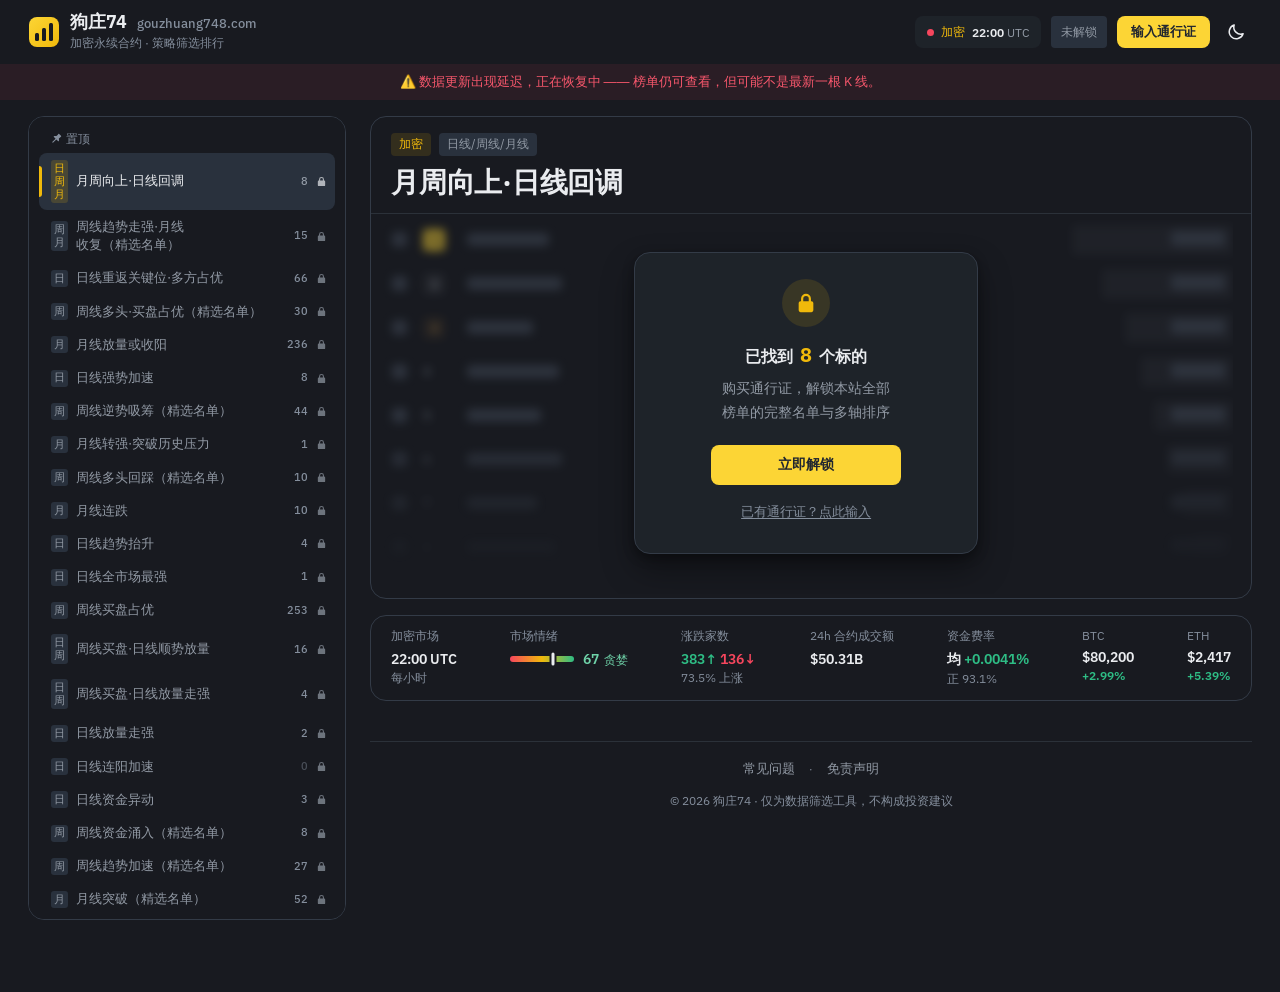
==== commit aa3cc3cc: "s32 置顶第一（默认落地榜） Co-Authored-By: Claude Opus 5.5 <noreply@anthropic.com>" ====
--- a/index.html
+++ b/index.html
@@ -47,7 +47,7 @@
     <!-- 自托管 IBM Plex Sans 可变字体(Latin 子集);预加载避免首屏 FOUT。CJK 走系统栈不预载。
          Geist Mono 只剩通行证输入框在用 ⇒ 不预加载(预加载了首屏却用不上，浏览器会报警告) -->
     <link rel="preload" as="font" type="font/woff2" href="fonts/ibm-plex-sans-latin-wght-normal.woff2" crossorigin>
-    <link rel="stylesheet" href="style.css?v=146">
+    <link rel="stylesheet" href="style.css?v=147">
 </head>
 <body>
 <!-- is-hero：榜单排在主栏最上面（站长 10-18 定的版式，script.js HERO_LAYOUT）；is-single：只剩一张榜时另外不出 rail（SINGLE_BOARD）。
@@ -277,6 +277,6 @@
     <button type="button" class="modal-x dialog-close" data-dialog="purchaseDialog" aria-label="关闭">✕</button>
 </dialog>
 
-<script src="script.js?v=536"></script>
+<script src="script.js?v=537"></script>
 </body>
 </html>
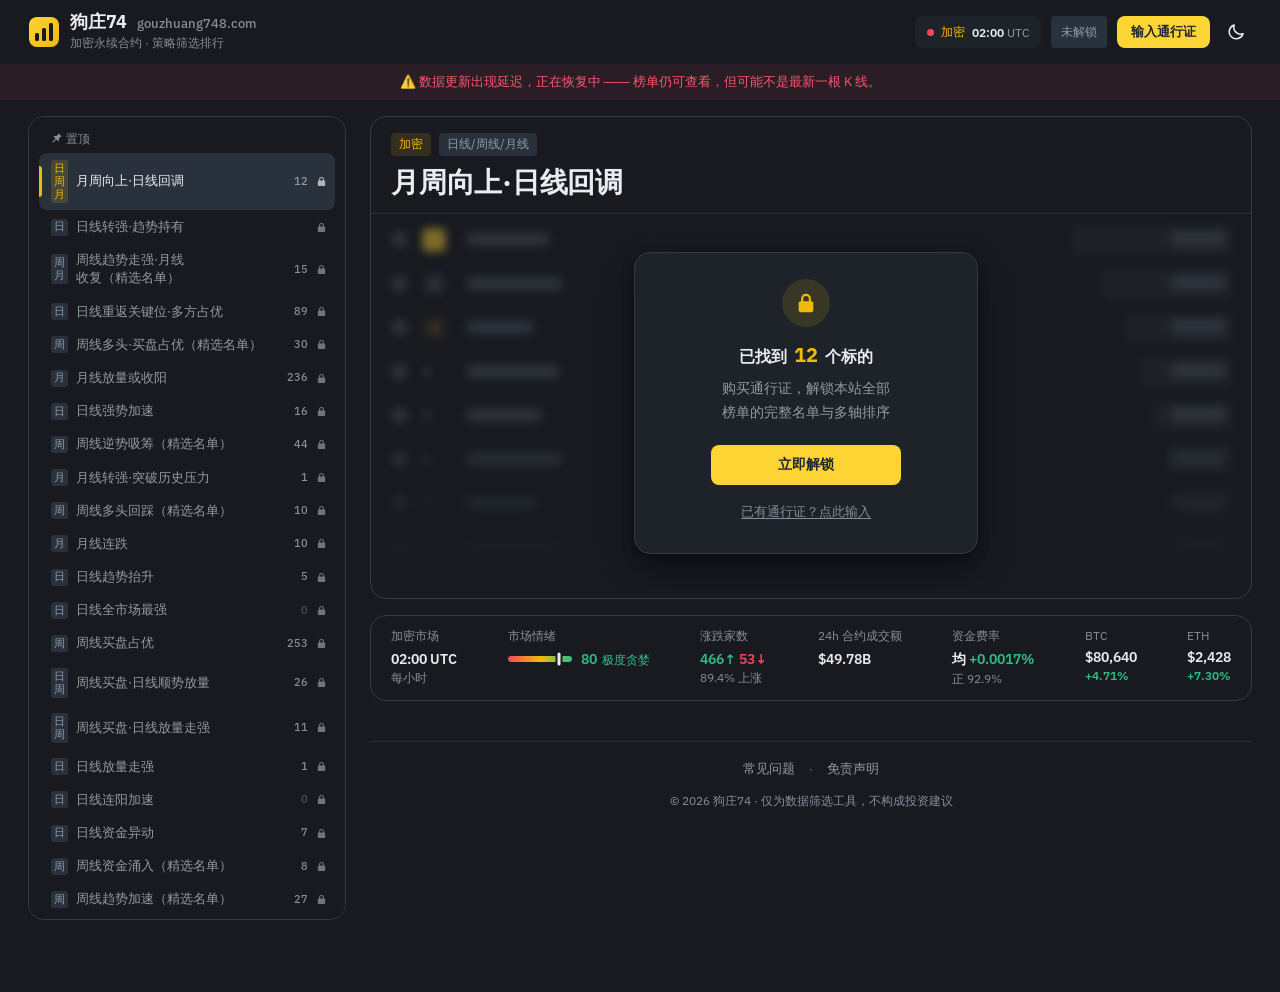
==== commit 7ad43400: "新增 s52，置顶第二；策略榜 31 张 Co-Authored-By: Claude Opus 5.5 <noreply@anthropic.com>" ====
--- a/index.html
+++ b/index.html
@@ -13,7 +13,7 @@
     <title>狗庄74 — 加密永续合约指标筛选排行榜</title>
     <!-- 下面 meta description 与 FAQ 里的榜单说法（含「哪些免费」那句、榜数）跟 script.js 的 TAB_GROUPS 一致：增删榜时一起改。
          这里与各榜说明一样，只写风格名、不写具体指标与判据。 -->
-    <meta name="description" content="加密永续合约的指标筛选排行榜：三十张策略榜按日线、周线、月线收盘自动更新，外加日线 / 3日线 / 周线 / 月线四张全市场涨跌幅榜（只看排序）。一键导出自选清单，另附永续合约全市场情绪概览。">
+    <meta name="description" content="加密永续合约的指标筛选排行榜：三十一张策略榜按日线、周线、月线收盘自动更新，外加日线 / 3日线 / 周线 / 月线四张全市场涨跌幅榜（只看排序）。一键导出自选清单，另附永续合约全市场情绪概览。">
     <link rel="canonical" href="https://gouzhuang748.com/">
     <link rel="icon" type="image/svg+xml" href="favicon.svg">
     <!-- PWA 基础:加主屏 = 全屏 app 体验。刻意不加 Service Worker——loadData 的
@@ -47,7 +47,7 @@
     <!-- 自托管 IBM Plex Sans 可变字体(Latin 子集);预加载避免首屏 FOUT。CJK 走系统栈不预载。
          Geist Mono 只剩通行证输入框在用 ⇒ 不预加载(预加载了首屏却用不上，浏览器会报警告) -->
     <link rel="preload" as="font" type="font/woff2" href="fonts/ibm-plex-sans-latin-wght-normal.woff2" crossorigin>
-    <link rel="stylesheet" href="style.css?v=147">
+    <link rel="stylesheet" href="style.css?v=148">
 </head>
 <body>
 <!-- is-hero：榜单排在主栏最上面（站长 10-18 定的版式，script.js HERO_LAYOUT）；is-single：只剩一张榜时另外不出 rail（SINGLE_BOARD）。
@@ -201,7 +201,7 @@
         <p>每小时自动抓取一次（整点后约 2 分钟），覆盖全部加密 USDT 永续合约，日线以 UTC 00:00 收盘为准——日线榜因此每天 00:00 UTC（北京时间 08:00）收盘后才换一批，3日线涨跌幅榜在那根 3日K 收盘那天、周线榜每周一、月线榜每月 1 号同一时刻换（带「精选名单」的六张另外每个整点重新圈定名单，成员整点就可能变）；市场概览条则随每小时的抓取刷新。</p>
         <h4>哪些免费、哪些收费？</h4>
         <p><b>免费的是市场概览条</b>（全市场情绪、涨跌家数、总成交额、资金费率），永久免费、不需要通行证；每张榜这一期命中了多少个标的也公开显示，具体是哪些标的需要通行证。</p>
-        <p><b>榜单本身需要购买通行证解锁</b>——三十个策略榜与四张行情榜（日线 / 3日线 / 周线 / 月线涨跌幅，全市场不筛选）的完整名单、多轴排序和每张榜的详细说明，是本站的核心价值。无需注册账号，付款用加密货币（OxaPay），到账后通行证自动发到邮箱。</p>
+        <p><b>榜单本身需要购买通行证解锁</b>——三十一个策略榜与四张行情榜（日线 / 3日线 / 周线 / 月线涨跌幅，全市场不筛选）的完整名单、多轴排序和每张榜的详细说明，是本站的核心价值。无需注册账号，付款用加密货币（OxaPay），到账后通行证自动发到邮箱。</p>
         <h4>每个榜到底在筛什么？</h4>
         <p>解锁后切到任一榜单，表格上方那行说明写着<b>这个榜在找什么样的行情</b>。「加密行情」组的四张涨跌幅榜（日线 / 3日线 / 周线 / 月线）没有任何筛选条件，全部合约都在，主要用来看排序：每张的排序条只有本周期自己的轴（比如 3日线那张全是 3日K 的涨跌幅、成交额、RSI……）。策略榜有的只认刚发生的那一根（换得快，有些日子一个都没有是正常的），有的是条件不破就一直在（同一个标的会连着好几期出现）。导航上的命中数不解锁也能看到。</p>
         <p>底层指标与 TradingView 同口径，榜上每个标的都可以点开图表自行复核。</p>
@@ -277,6 +277,6 @@
     <button type="button" class="modal-x dialog-close" data-dialog="purchaseDialog" aria-label="关闭">✕</button>
 </dialog>
 
-<script src="script.js?v=537"></script>
+<script src="script.js?v=538"></script>
 </body>
 </html>
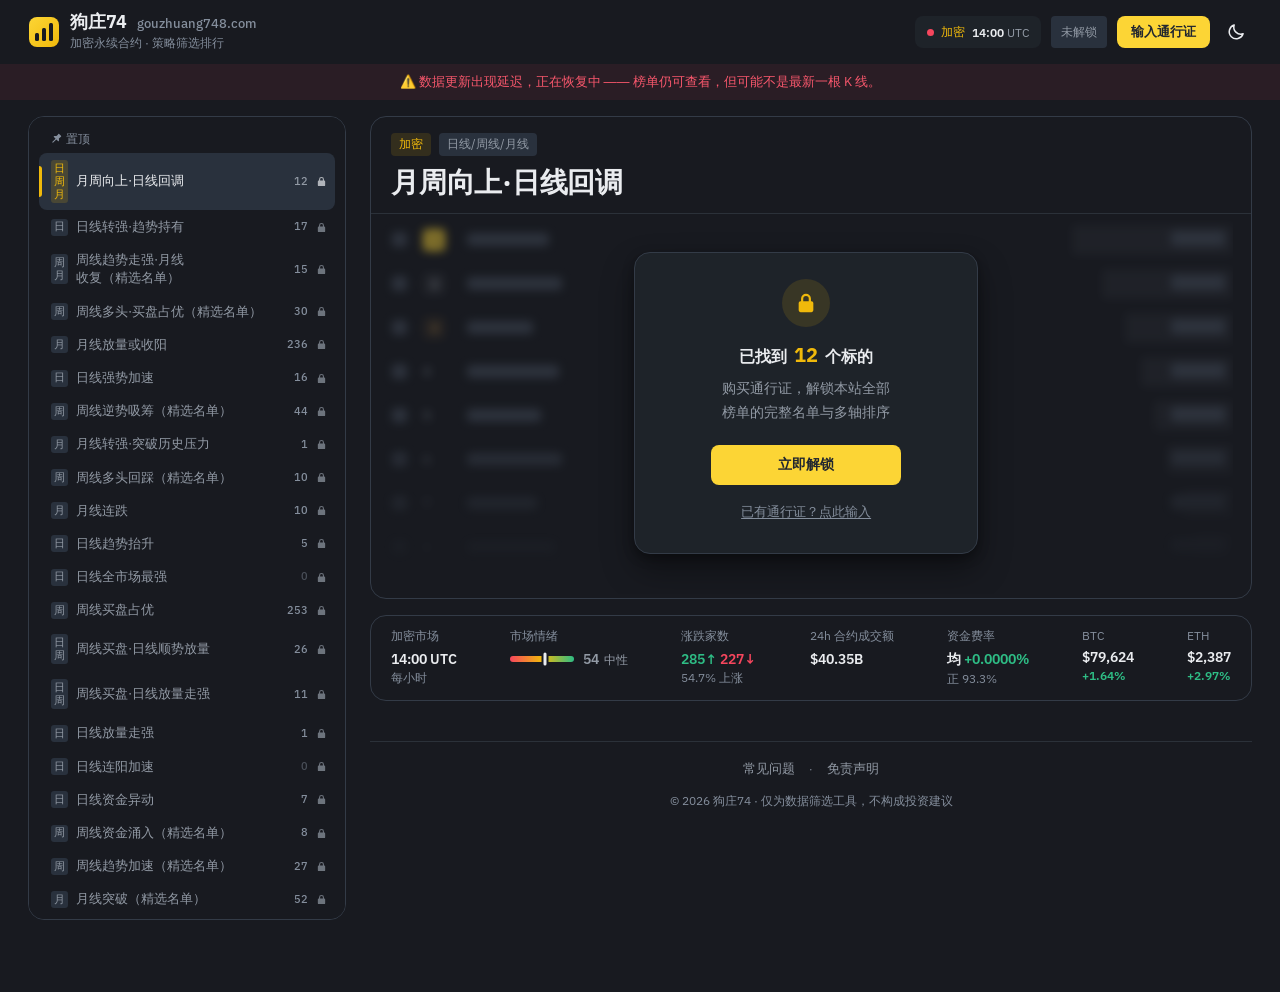
==== commit 120be22e: "移除 s49 Co-Authored-By: Claude Opus 5.5 <noreply@anthropic.com>" ====
--- a/index.html
+++ b/index.html
@@ -13,7 +13,7 @@
     <title>狗庄74 — 加密永续合约指标筛选排行榜</title>
     <!-- 下面 meta description 与 FAQ 里的榜单说法（含「哪些免费」那句、榜数）跟 script.js 的 TAB_GROUPS 一致：增删榜时一起改。
          这里与各榜说明一样，只写风格名、不写具体指标与判据。 -->
-    <meta name="description" content="加密永续合约的指标筛选排行榜：三十一张策略榜按日线、周线、月线收盘自动更新，外加日线 / 3日线 / 周线 / 月线四张全市场涨跌幅榜（只看排序）。一键导出自选清单，另附永续合约全市场情绪概览。">
+    <meta name="description" content="加密永续合约的指标筛选排行榜：三十张策略榜按日线、周线、月线收盘自动更新，外加日线 / 3日线 / 周线 / 月线四张全市场涨跌幅榜（只看排序）。一键导出自选清单，另附永续合约全市场情绪概览。">
     <link rel="canonical" href="https://gouzhuang748.com/">
     <link rel="icon" type="image/svg+xml" href="favicon.svg">
     <!-- PWA 基础:加主屏 = 全屏 app 体验。刻意不加 Service Worker——loadData 的
@@ -47,7 +47,7 @@
     <!-- 自托管 IBM Plex Sans 可变字体(Latin 子集);预加载避免首屏 FOUT。CJK 走系统栈不预载。
          Geist Mono 只剩通行证输入框在用 ⇒ 不预加载(预加载了首屏却用不上，浏览器会报警告) -->
     <link rel="preload" as="font" type="font/woff2" href="fonts/ibm-plex-sans-latin-wght-normal.woff2" crossorigin>
-    <link rel="stylesheet" href="style.css?v=148">
+    <link rel="stylesheet" href="style.css?v=149">
 </head>
 <body>
 <!-- is-hero：榜单排在主栏最上面（站长 10-18 定的版式，script.js HERO_LAYOUT）；is-single：只剩一张榜时另外不出 rail（SINGLE_BOARD）。
@@ -201,7 +201,7 @@
         <p>每小时自动抓取一次（整点后约 2 分钟），覆盖全部加密 USDT 永续合约，日线以 UTC 00:00 收盘为准——日线榜因此每天 00:00 UTC（北京时间 08:00）收盘后才换一批，3日线涨跌幅榜在那根 3日K 收盘那天、周线榜每周一、月线榜每月 1 号同一时刻换（带「精选名单」的六张另外每个整点重新圈定名单，成员整点就可能变）；市场概览条则随每小时的抓取刷新。</p>
         <h4>哪些免费、哪些收费？</h4>
         <p><b>免费的是市场概览条</b>（全市场情绪、涨跌家数、总成交额、资金费率），永久免费、不需要通行证；每张榜这一期命中了多少个标的也公开显示，具体是哪些标的需要通行证。</p>
-        <p><b>榜单本身需要购买通行证解锁</b>——三十一个策略榜与四张行情榜（日线 / 3日线 / 周线 / 月线涨跌幅，全市场不筛选）的完整名单、多轴排序和每张榜的详细说明，是本站的核心价值。无需注册账号，付款用加密货币（OxaPay），到账后通行证自动发到邮箱。</p>
+        <p><b>榜单本身需要购买通行证解锁</b>——三十个策略榜与四张行情榜（日线 / 3日线 / 周线 / 月线涨跌幅，全市场不筛选）的完整名单、多轴排序和每张榜的详细说明，是本站的核心价值。无需注册账号，付款用加密货币（OxaPay），到账后通行证自动发到邮箱。</p>
         <h4>每个榜到底在筛什么？</h4>
         <p>解锁后切到任一榜单，表格上方那行说明写着<b>这个榜在找什么样的行情</b>。「加密行情」组的四张涨跌幅榜（日线 / 3日线 / 周线 / 月线）没有任何筛选条件，全部合约都在，主要用来看排序：每张的排序条只有本周期自己的轴（比如 3日线那张全是 3日K 的涨跌幅、成交额、RSI……）。策略榜有的只认刚发生的那一根（换得快，有些日子一个都没有是正常的），有的是条件不破就一直在（同一个标的会连着好几期出现）。导航上的命中数不解锁也能看到。</p>
         <p>底层指标与 TradingView 同口径，榜上每个标的都可以点开图表自行复核。</p>
@@ -277,6 +277,6 @@
     <button type="button" class="modal-x dialog-close" data-dialog="purchaseDialog" aria-label="关闭">✕</button>
 </dialog>
 
-<script src="script.js?v=538"></script>
+<script src="script.js?v=539"></script>
 </body>
 </html>
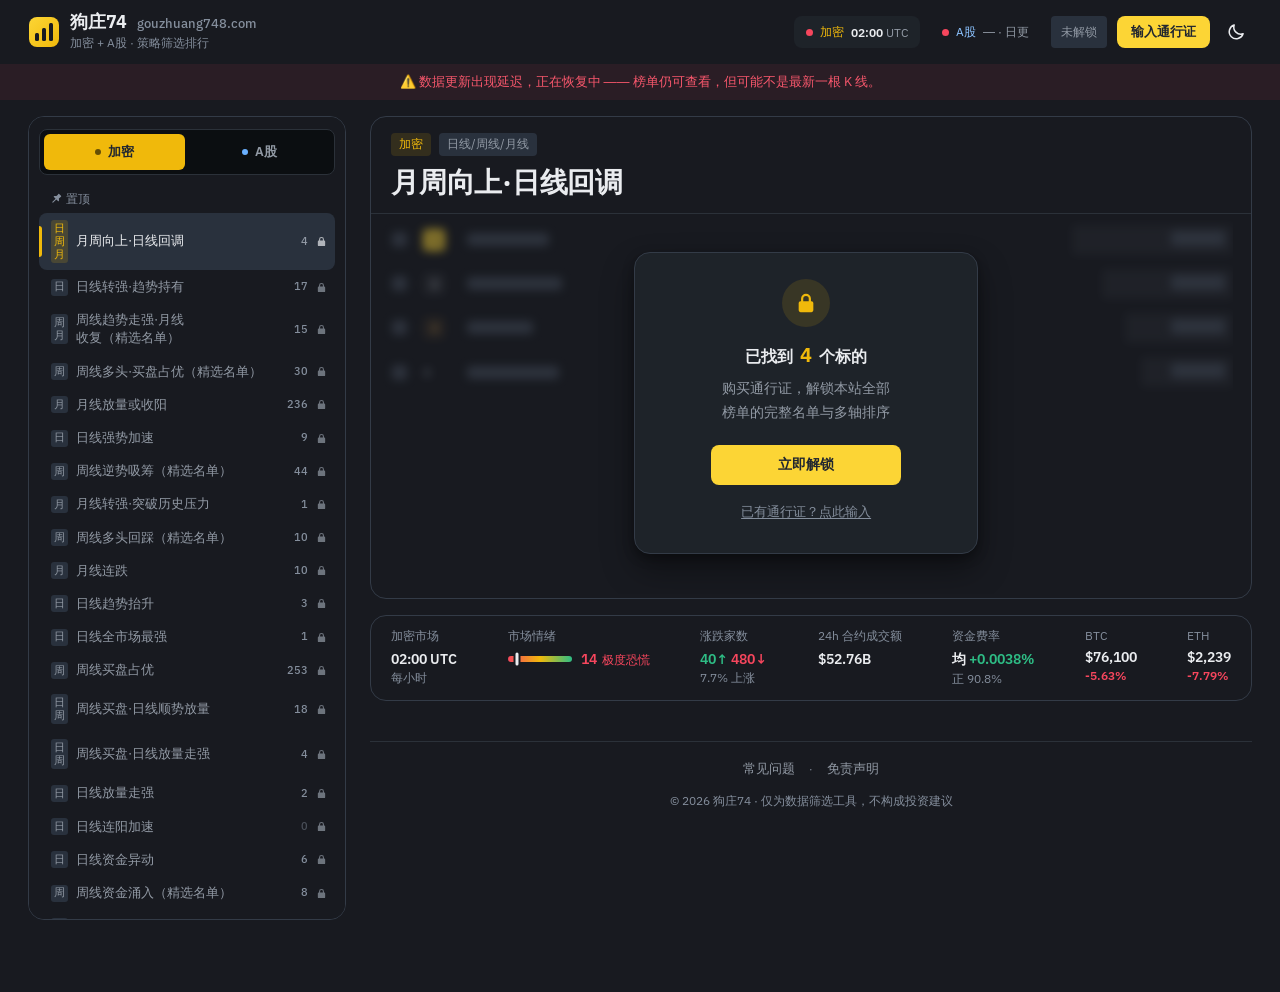
==== commit 4b3c39c2: "A股 恢复：资产切换与 A股 胶囊重新显示、A股 两组按加密 rail 逐张生成（ASHARE_ENABLED = true）；标题 / 分享卡片 / FAQ 加回 A股；监控加回 A股 两项 - A" ====
--- a/index.html
+++ b/index.html
@@ -10,10 +10,10 @@
          改配色时这两处一起改，否则地址栏/状态栏颜色会跟页面顶部对不上。
          ⚠️ 同一对值另有两处副本:manifest.webmanifest 与 script.js 的 applyTheme()，共四处;独立页 404.html 另有一对(深色默认 + 系统偏好浅色)。 -->
     <script>try{if(localStorage.getItem("bishuju_theme")==="light"){document.documentElement.dataset.theme="light";document.getElementById("themeColorMeta").content="#ffffff";}}catch(e){}</script>
-    <title>狗庄74 — 加密永续合约指标筛选排行榜</title>
+    <title>狗庄74 — 加密 + A股 指标筛选排行榜</title>
     <!-- 下面 meta description 与 FAQ 里的榜单说法（含「哪些免费」那句、榜数）跟 script.js 的 TAB_GROUPS 一致：增删榜时一起改。
          这里与各榜说明一样，只写风格名、不写具体指标与判据。 -->
-    <meta name="description" content="加密永续合约的指标筛选排行榜：三十张策略榜按日线、周线、月线收盘自动更新，外加日线 / 3日线 / 周线 / 月线四张全市场涨跌幅榜（只看排序）。一键导出自选清单，另附永续合约全市场情绪概览。">
+    <meta name="description" content="加密永续合约与 A 股的指标筛选排行榜：三十张策略榜按日线、周线、月线收盘自动更新，外加日线 / 3日线 / 周线 / 月线四张全市场涨跌幅榜（只看排序）；A 股另有一套同名榜。一键导出自选清单，另附永续合约全市场情绪概览。">
     <link rel="canonical" href="https://gouzhuang748.com/">
     <link rel="icon" type="image/svg+xml" href="favicon.svg">
     <!-- PWA 基础:加主屏 = 全屏 app 体验。刻意不加 Service Worker——loadData 的
@@ -31,23 +31,23 @@
     <meta property="og:type" content="website">
     <meta property="og:site_name" content="狗庄74">
     <meta property="og:locale" content="zh_CN">
-    <meta property="og:title" content="狗庄74 — 加密永续合约指标筛选排行榜">
-    <meta property="og:description" content="加密永续合约指标筛选排行榜，随收盘自动更新。">
+    <meta property="og:title" content="狗庄74 — 加密 + A股 指标筛选排行榜">
+    <meta property="og:description" content="指标筛选排行榜，覆盖加密永续合约与 A 股两个市场，随收盘自动更新。">
     <meta property="og:image" content="https://gouzhuang748.com/og.png">
     <meta property="og:image:width" content="1200">
     <meta property="og:image:height" content="630">
-    <meta property="og:image:alt" content="狗庄74 — 加密永续合约指标筛选排行榜">
+    <meta property="og:image:alt" content="狗庄74 — 加密 + A股 指标筛选排行榜">
     <meta property="og:url" content="https://gouzhuang748.com/">
     <meta name="twitter:card" content="summary_large_image">
-    <meta name="twitter:title" content="狗庄74 — 加密永续合约指标筛选排行榜">
-    <meta name="twitter:description" content="加密永续合约指标筛选排行榜，随收盘自动更新。">
+    <meta name="twitter:title" content="狗庄74 — 加密 + A股 指标筛选排行榜">
+    <meta name="twitter:description" content="指标筛选排行榜，覆盖加密永续合约与 A 股两个市场，随收盘自动更新。">
     <meta name="twitter:image" content="https://gouzhuang748.com/og.png">
-    <meta name="twitter:image:alt" content="狗庄74 — 加密永续合约指标筛选排行榜">
+    <meta name="twitter:image:alt" content="狗庄74 — 加密 + A股 指标筛选排行榜">
 
     <!-- 自托管 IBM Plex Sans 可变字体(Latin 子集);预加载避免首屏 FOUT。CJK 走系统栈不预载。
          Geist Mono 只剩通行证输入框在用 ⇒ 不预加载(预加载了首屏却用不上，浏览器会报警告) -->
     <link rel="preload" as="font" type="font/woff2" href="fonts/ibm-plex-sans-latin-wght-normal.woff2" crossorigin>
-    <link rel="stylesheet" href="style.css?v=149">
+    <link rel="stylesheet" href="style.css?v=150">
 </head>
 <body>
 <!-- is-hero：榜单排在主栏最上面（站长 10-18 定的版式，script.js HERO_LAYOUT）；is-single：只剩一张榜时另外不出 rail（SINGLE_BOARD）。
@@ -78,15 +78,15 @@
                 </svg>
                 <div class="brand__text">
                     <div class="brand__name">狗庄74 <span class="brand__latin">gouzhuang748.com</span></div>
-                    <div class="brand__tag">加密永续合约 · 策略筛选排行</div>
+                    <div class="brand__tag">加密 + A股 · 策略筛选排行</div>
                 </div>
             </div>
             <div class="topbar__tools">
-                <!-- 新鲜度胶囊（加密 / A股 各一个）：JS 填内容；当前资产那个亮、另一个 .is-dim（移动端 CSS 只显示亮的那个）。A股 那个 2026-10-26 起隐藏（script.js ASHARE_ENABLED）、DOM 留着。
+                <!-- 新鲜度胶囊（加密 / A股 各一个）：JS 填内容；当前资产那个亮、另一个 .is-dim（移动端 CSS 只显示亮的那个）。A股 退役时加 display:none 隐藏（script.js ASHARE_ENABLED）、DOM 留着。
                      初始 .is-dim 要与 script.js 的默认落地资产（加密）一致；增删胶囊时 renderUpdatePill 与点击监听同批改
                      （DOM 与 JS 对不上会让整个胶囊渲染静默 return）。 -->
                 <button type="button" class="fresh" id="freshCrypto" title="查看加密榜单"><span class="fresh__dot"></span><span class="fresh__asset crypto">加密</span><span id="freshCryptoTxt">数据加载中…</span></button>
-                <button type="button" class="fresh is-dim" id="freshAshare" title="查看A股榜单" style="display:none"><span class="fresh__dot"></span><span class="fresh__asset ashare">A股</span><span id="freshAshareTxt">—</span></button>
+                <button type="button" class="fresh is-dim" id="freshAshare" title="查看A股榜单"><span class="fresh__dot"></span><span class="fresh__asset ashare">A股</span><span id="freshAshareTxt">—</span></button>
                 <span id="licenseStatus"><span class="lic-badge lic-off">未解锁</span></span>
                 <button id="licenseBtn" class="lic-btn-mini">输入通行证</button>
                 <button class="theme-btn" id="themeBtn" aria-label="切换亮暗主题" title="切换亮/暗"></button>
@@ -106,9 +106,9 @@
         <div class="layout">
 
             <aside class="rail" id="rail">
-                <!-- 资产分段控件（2026-10-26 起只剩加密 ⇒ 隐藏，见 script.js ASHARE_ENABLED）。⚠️ script.js 的抽屉里有一份同款结构的副本（drawerBody 的 innerHTML），增删资产时两处必须一起改；
+                <!-- 资产分段控件（A股 退役时加 display:none 隐藏，见 script.js ASHARE_ENABLED）。⚠️ script.js 的抽屉里有一份同款结构的副本（drawerBody 的 innerHTML），增删资产时两处必须一起改；
                      初始 is-active 要与默认落地资产（加密）一致。 -->
-                <div class="asset-seg" id="assetSeg" style="display:none">
+                <div class="asset-seg" id="assetSeg">
                     <button class="asset-seg__opt is-active" data-k="crypto"><span class="asset-seg__dot"></span>加密</button>
                     <button class="asset-seg__opt" data-k="ashare"><span class="asset-seg__dot"></span>A股</button>
                 </div>
@@ -198,15 +198,18 @@
     <h3 id="faqTitle">常见问题</h3>
     <div class="faq">
         <h4>数据多久更新一次？</h4>
-        <p>每小时自动抓取一次（整点后约 2 分钟），覆盖全部加密 USDT 永续合约，日线以 UTC 00:00 收盘为准——日线榜因此每天 00:00 UTC（北京时间 08:00）收盘后才换一批，3日线涨跌幅榜在那根 3日K 收盘那天、周线榜每周一、月线榜每月 1 号同一时刻换（带「精选名单」的六张另外每个整点重新圈定名单，成员整点就可能变）；市场概览条则随每小时的抓取刷新。</p>
+        <p>加密：每小时自动抓取一次（整点后约 2 分钟），覆盖全部加密 USDT 永续合约，日线以 UTC 00:00 收盘为准——日线榜因此每天 00:00 UTC（北京时间 08:00）收盘后才换一批，3日线涨跌幅榜在那根 3日K 收盘那天、周线榜每周一、月线榜每月 1 号同一时刻换（带「精选名单」的七张另外每个整点重新圈定名单，成员整点就可能变）；市场概览条则随每小时的抓取刷新。</p>
+        <p>A股：每个交易日收盘后（北京时间 15:05 起，等当天数据发布，一般 16:00 前后）更新一次，覆盖全部沪深 A 股（不含北交所，停牌的不入榜）；周末和节假日停在上一个交易日。</p>
         <h4>哪些免费、哪些收费？</h4>
         <p><b>免费的是市场概览条</b>（全市场情绪、涨跌家数、总成交额、资金费率），永久免费、不需要通行证；每张榜这一期命中了多少个标的也公开显示，具体是哪些标的需要通行证。</p>
         <p><b>榜单本身需要购买通行证解锁</b>——三十个策略榜与四张行情榜（日线 / 3日线 / 周线 / 月线涨跌幅，全市场不筛选）的完整名单、多轴排序和每张榜的详细说明，是本站的核心价值。无需注册账号，付款用加密货币（OxaPay），到账后通行证自动发到邮箱。</p>
+        <p>同一张通行证也解锁 <b>A股</b> 那一套：加密各榜的 A股 版（判据逐张相同、同一份代码、顺序和加密一样），包括日线 / 3日线 / 周线 / 月线四张涨跌幅榜；带「精选名单」的七张（A股 没有对应的名单）没有。A股 的 3日线按交易日切（每年第一个交易日起每 3 个交易日一根，和 TradingView 一样）。</p>
         <h4>每个榜到底在筛什么？</h4>
         <p>解锁后切到任一榜单，表格上方那行说明写着<b>这个榜在找什么样的行情</b>。「加密行情」组的四张涨跌幅榜（日线 / 3日线 / 周线 / 月线）没有任何筛选条件，全部合约都在，主要用来看排序：每张的排序条只有本周期自己的轴（比如 3日线那张全是 3日K 的涨跌幅、成交额、RSI……）。策略榜有的只认刚发生的那一根（换得快，有些日子一个都没有是正常的），有的是条件不破就一直在（同一个标的会连着好几期出现）。导航上的命中数不解锁也能看到。</p>
+        <p>「A股行情」「A股策略」两组是加密同名榜的 A股 版：判据和加密那张是同一份代码、榜名也一样；不同的只是数据（沪深 A 股前复权日 K，周 / 月 K 由日 K 拼）、涨跌幅口径（比上一根收盘）和换批时间（每个交易日收盘后）。</p>
         <p>底层指标与 TradingView 同口径，榜上每个标的都可以点开图表自行复核。</p>
         <h4>涨跌颜色是怎么定的？</h4>
-        <p>榜单与市场概览条都遵循国际习惯：<b>涨绿跌红</b>。</p>
+        <p>加密榜单遵循国际习惯：<b>涨绿跌红</b>（如市场概览条）；A股榜单遵循中国市场习惯：<b>涨红跌绿</b>。切换资产时颜色语义自动跟随。</p>
     </div>
     <div class="modal-actions">
         <span class="spacer"></span>
@@ -277,6 +280,6 @@
     <button type="button" class="modal-x dialog-close" data-dialog="purchaseDialog" aria-label="关闭">✕</button>
 </dialog>
 
-<script src="script.js?v=539"></script>
+<script src="script.js?v=540"></script>
 </body>
 </html>
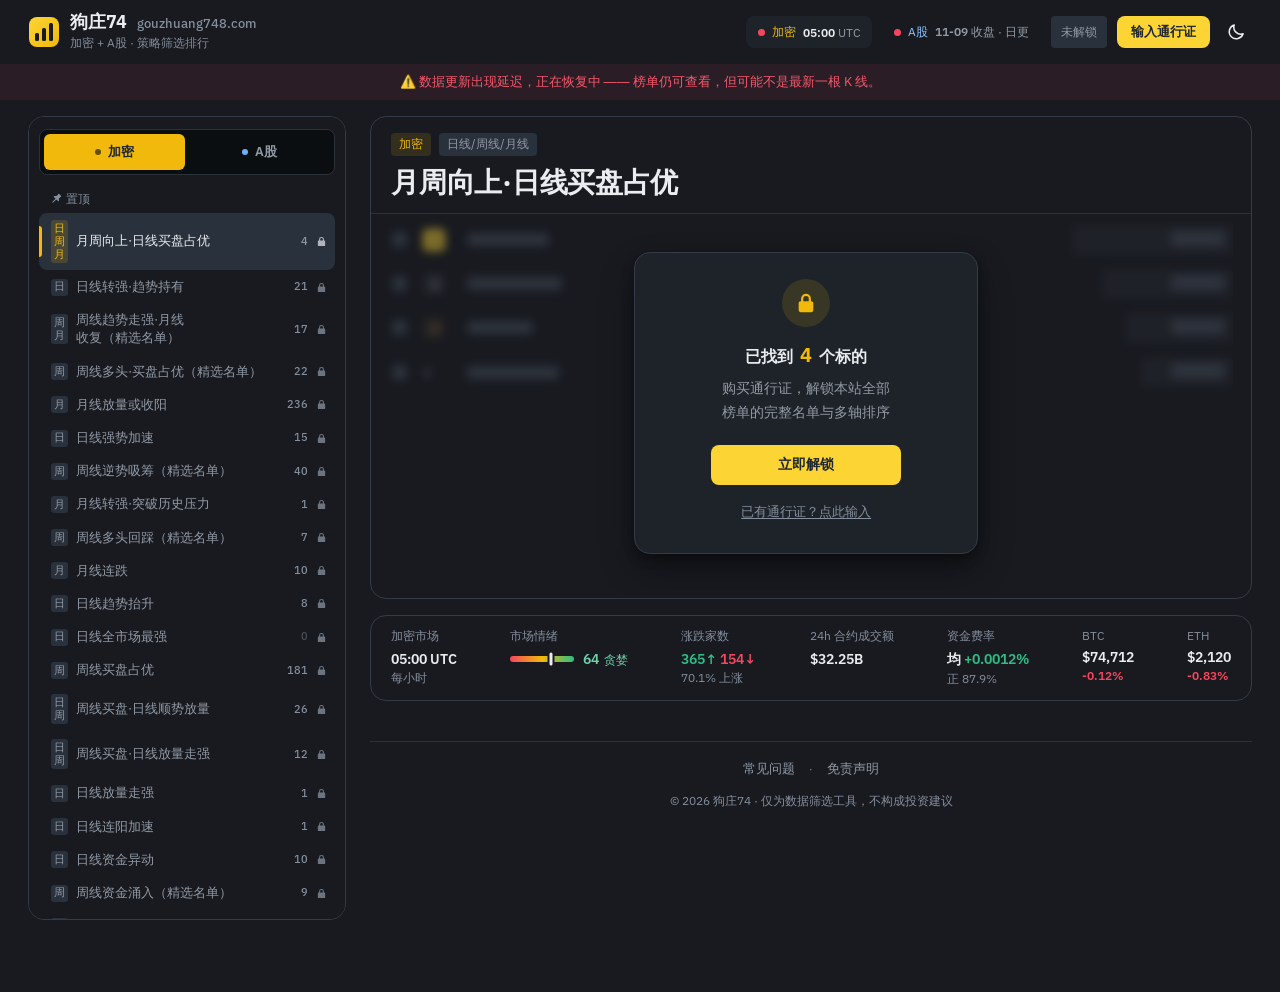
==== commit 3bff6a01: "s32：更新风格名和说明 风格名改为「月周向上·日线买盘占优」，说明去掉「每天换一批」。script.js?v=541、style.css?v=151。" ====
--- a/index.html
+++ b/index.html
@@ -47,7 +47,7 @@
     <!-- 自托管 IBM Plex Sans 可变字体(Latin 子集);预加载避免首屏 FOUT。CJK 走系统栈不预载。
          Geist Mono 只剩通行证输入框在用 ⇒ 不预加载(预加载了首屏却用不上，浏览器会报警告) -->
     <link rel="preload" as="font" type="font/woff2" href="fonts/ibm-plex-sans-latin-wght-normal.woff2" crossorigin>
-    <link rel="stylesheet" href="style.css?v=150">
+    <link rel="stylesheet" href="style.css?v=151">
 </head>
 <body>
 <!-- is-hero：榜单排在主栏最上面（站长 10-18 定的版式，script.js HERO_LAYOUT）；is-single：只剩一张榜时另外不出 rail（SINGLE_BOARD）。
@@ -280,6 +280,6 @@
     <button type="button" class="modal-x dialog-close" data-dialog="purchaseDialog" aria-label="关闭">✕</button>
 </dialog>
 
-<script src="script.js?v=540"></script>
+<script src="script.js?v=541"></script>
 </body>
 </html>
